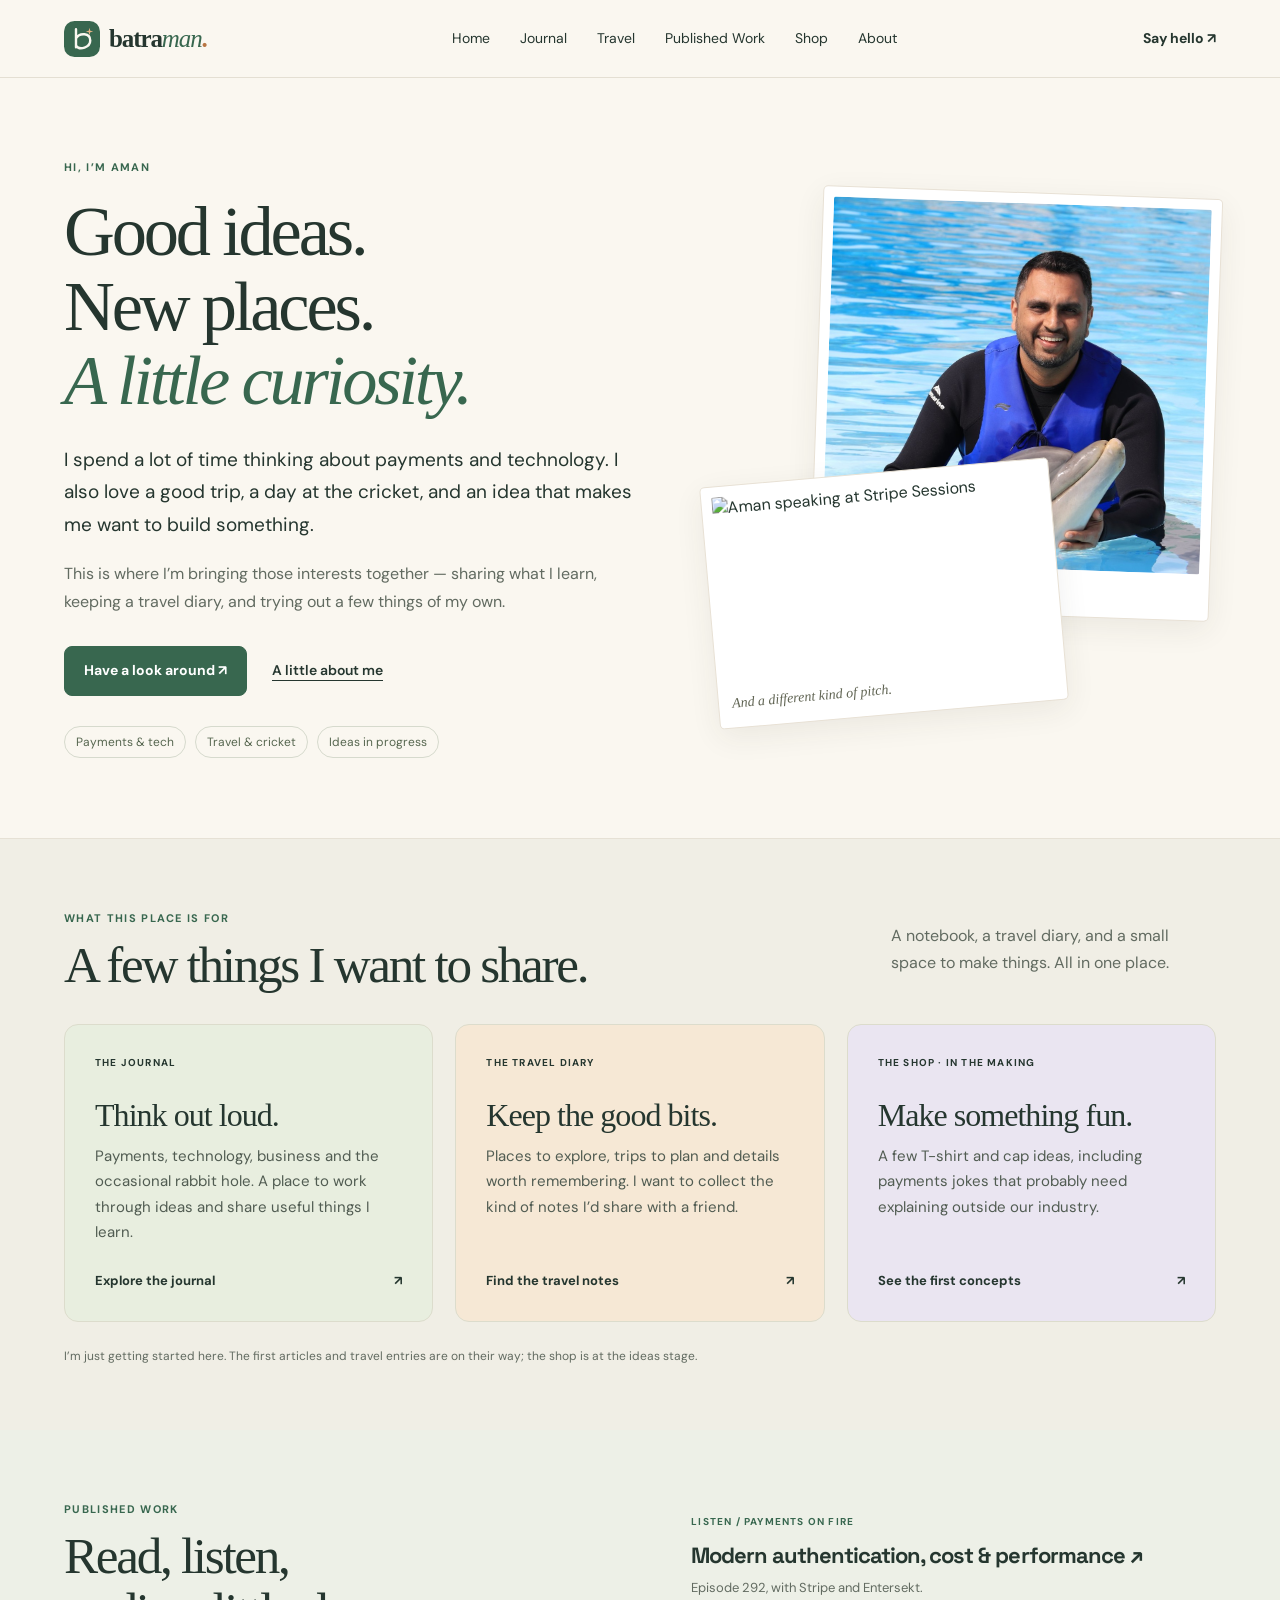
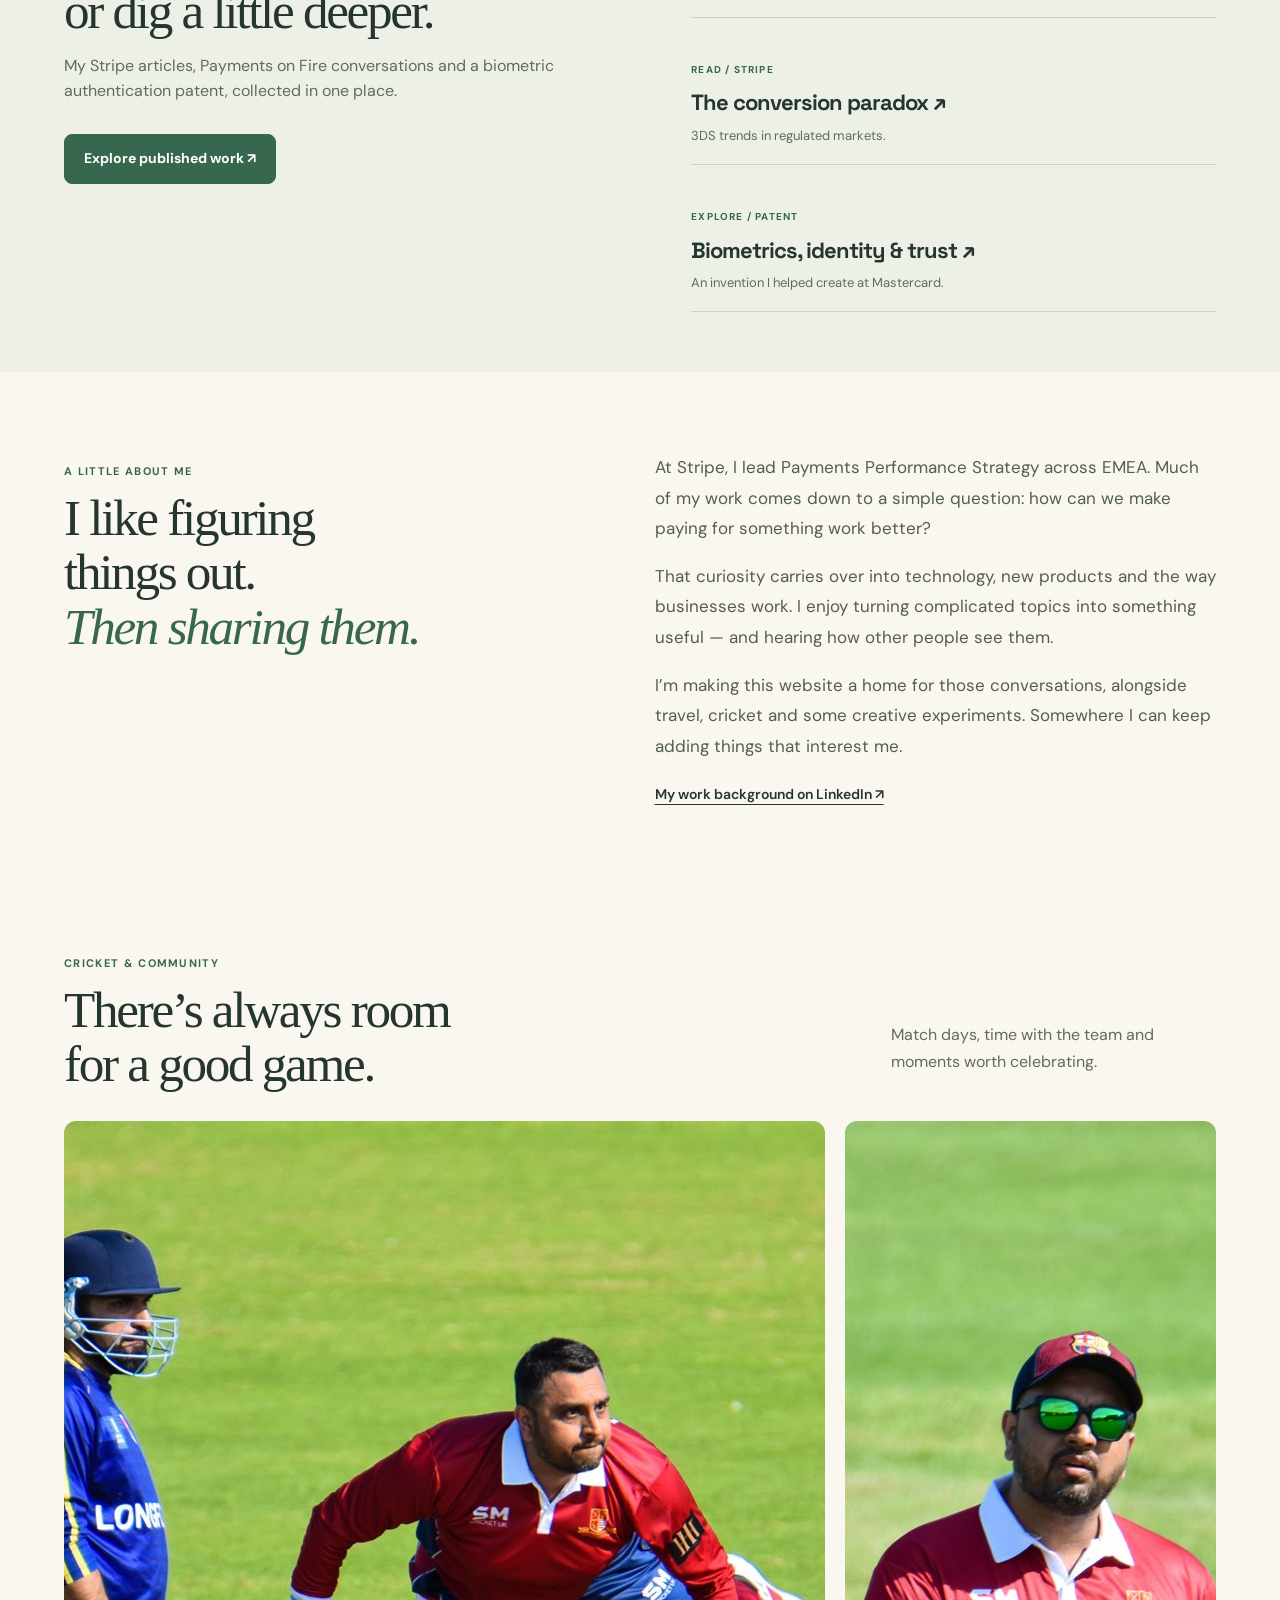
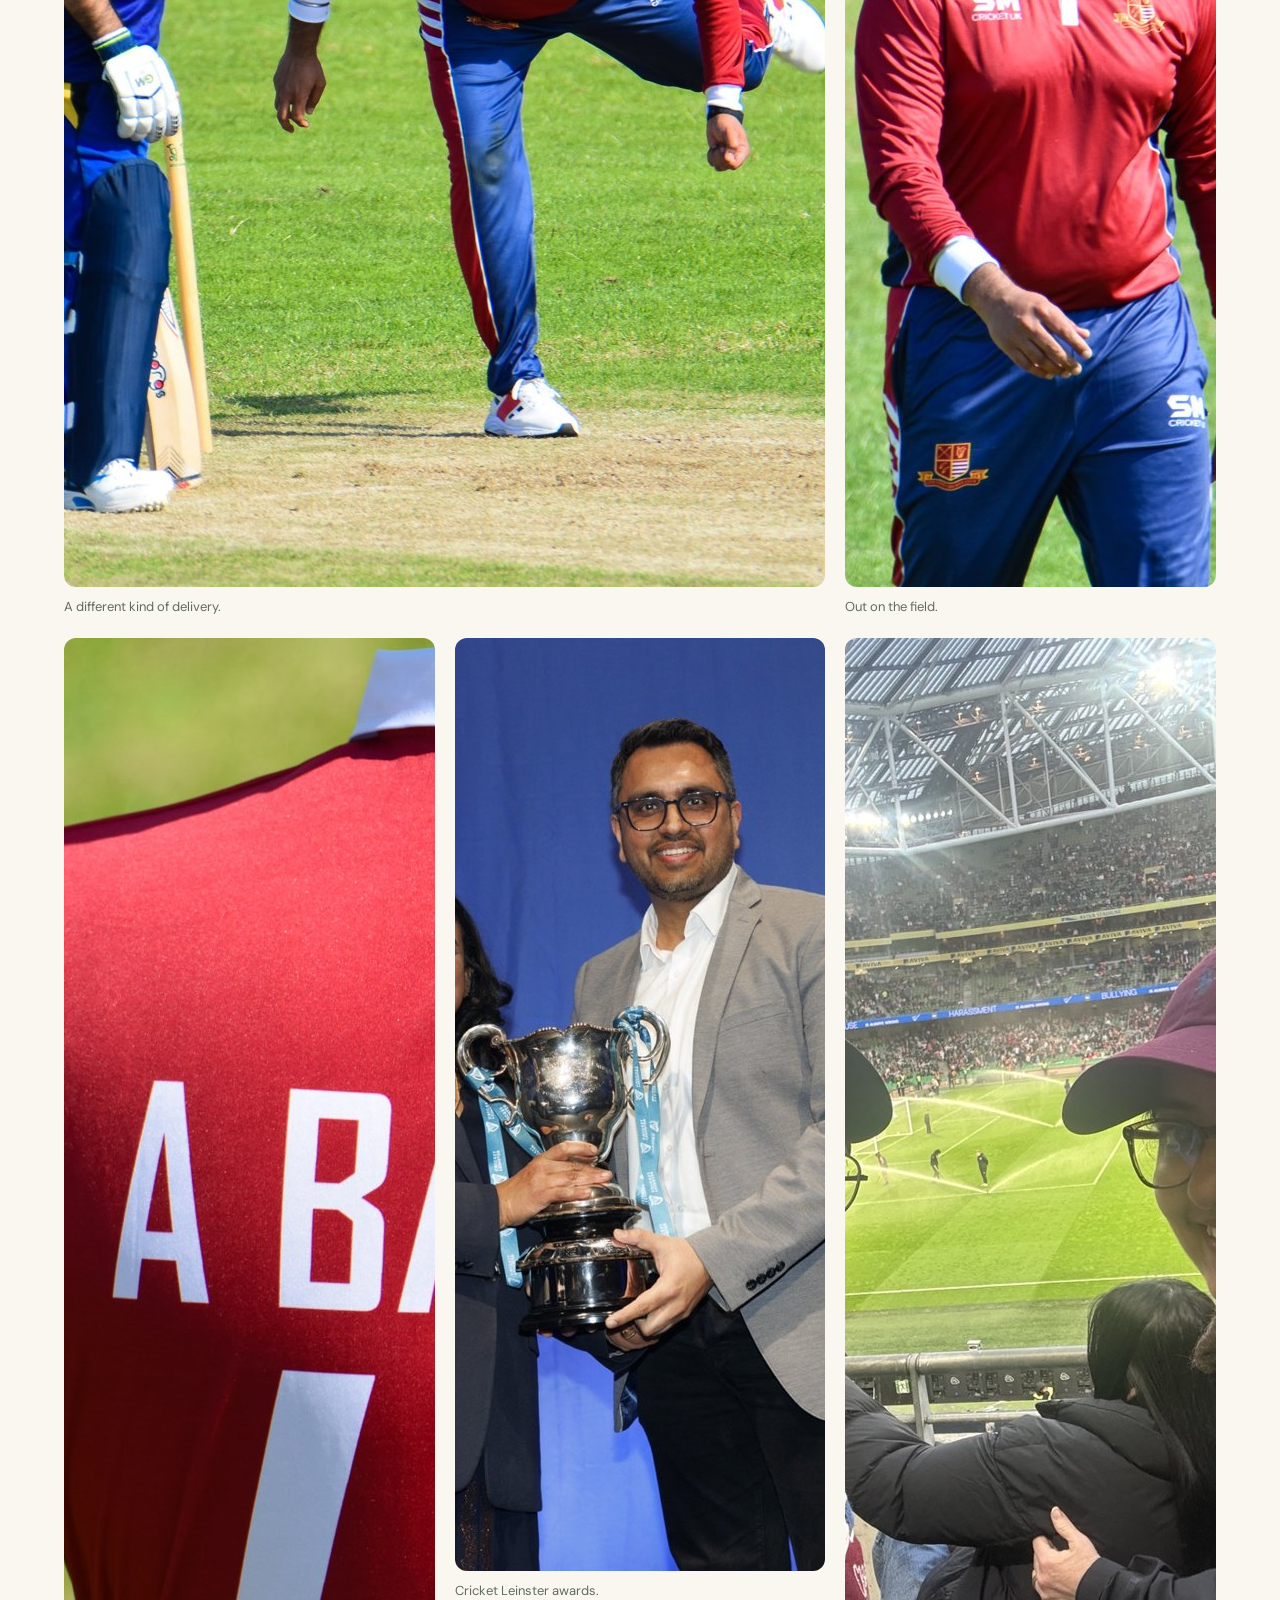
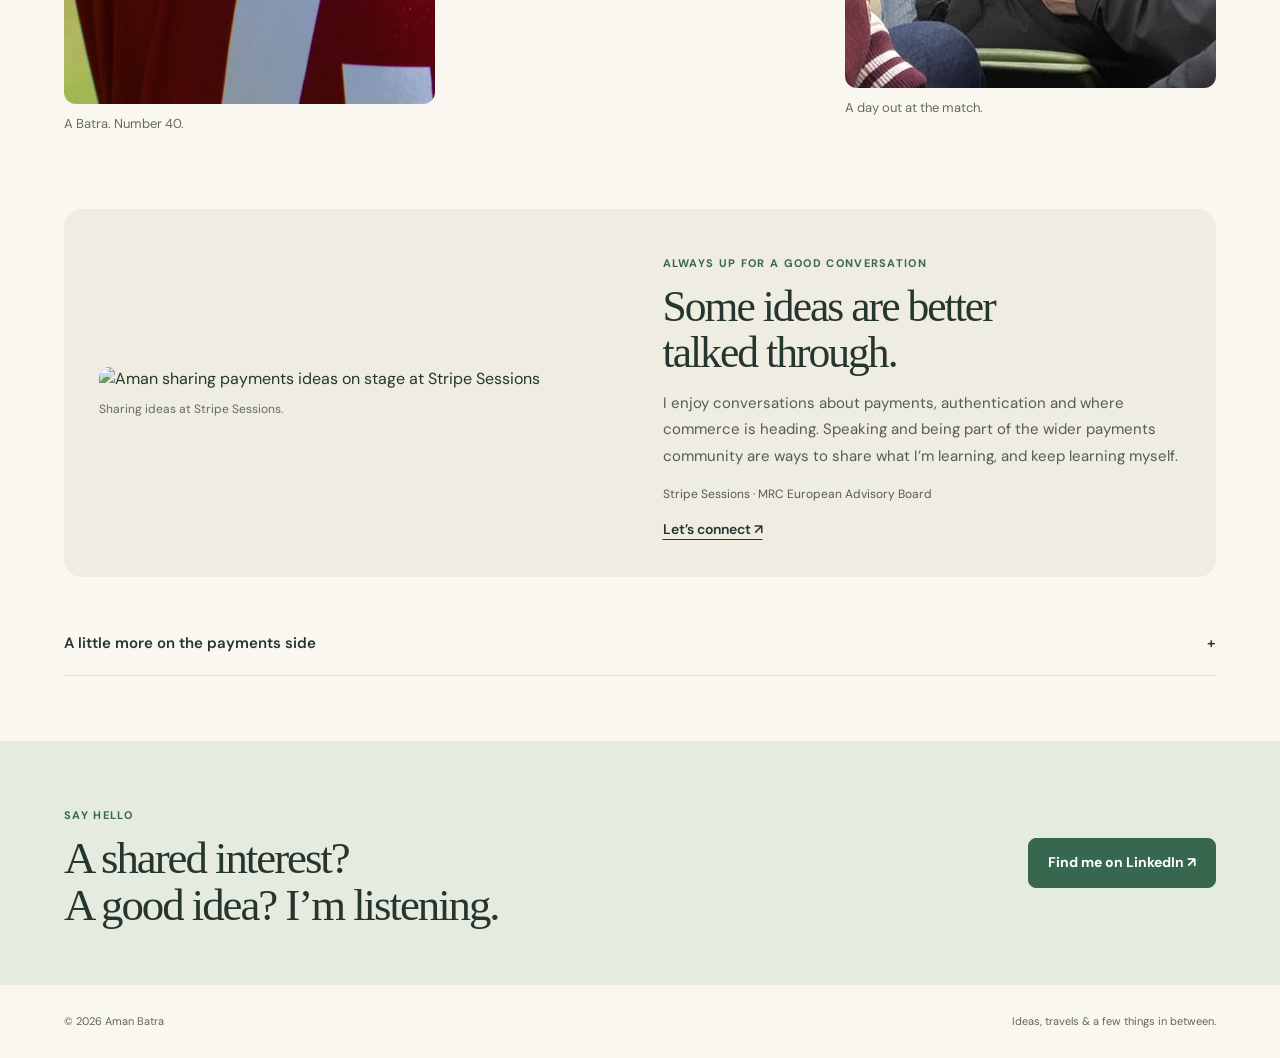
==== index.html @ aad4bfe7 "Use Aman throughout the website and refresh cricket photos" ====
<!doctype html>
<html lang="en">
<head>
  <meta charset="utf-8">
  <meta name="viewport" content="width=device-width, initial-scale=1">
  <title>Aman Batra — Ideas, travels & a few things in between</title>
  <meta name="description" content="Aman Batra’s personal corner of the internet: thoughts on payments and technology, travel notes, cricket and a few things in the making.">
  <link rel="stylesheet" href="styles.css">
<link rel="icon" href="./favicon.svg" type="image/svg+xml"></head>
<body class="home-casual">
<header class="nav">
<a class="brand" href="./index.html"><img class="brand-mark" src="./assets/brand-mark.svg" alt="" width="38" height="38"><span class="brand-word">batra<em>man</em><i aria-hidden="true">.</i></span></a>
<nav aria-label="Main navigation"><a href="./index.html">Home</a><a href="./blogs/">Journal</a><a href="./travel/">Travel</a><a href="./work/">Published Work</a><a href="./shop/">Shop</a><a href="./index.html#about">About</a></nav>
<a class="nav-cta" href="https://www.linkedin.com/in/batraman/" target="_blank" rel="noopener">Say hello ↗</a>
</header>

<a class="skip-link" href="#content">Skip to content</a><main id="content">
<section class="hello-section">
 <div class="hello-copy">
  <p class="eyebrow">HI, I’M AMAN</p>
  <h1>Good ideas.<br>New places.<br><em>A little curiosity.</em></h1>
  <p class="hello-lede">I spend a lot of time thinking about payments and technology. I also love a good trip, a day at the cricket, and an idea that makes me want to build something.</p>
  <p class="hello-purpose">This is where I’m bringing those interests together — sharing what I learn, keeping a travel diary, and trying out a few things of my own.</p>
  <div class="hello-actions"><a class="button primary" href="#explore">Have a look around ↗</a><a class="text-link" href="#about">A little about me</a></div>
  <div class="interest-notes" aria-label="My interests"><span>Payments &amp; tech</span><span>Travel &amp; cricket</span><span>Ideas in progress</span></div>
 </div>
 <div class="hello-photos">
  <figure class="casual-photo cricket-photo adventure-photo"><img src="assets/portugal-dolphins.jpg" alt="Aman meeting a dolphin during an experience in Portugal" width="1400" height="1051" fetchpriority="high"><figcaption>A memorable moment in Portugal.</figcaption></figure>
  <figure class="casual-photo stage-photo"><img src="assets/speaking.jpg" alt="Aman speaking at Stripe Sessions" width="1600" height="1067"><figcaption>And a different kind of pitch.</figcaption></figure>
 </div>
</section>
<section id="explore" class="explore-section">
 <div class="section-heading"><div><p class="eyebrow">WHAT THIS PLACE IS FOR</p><h2>A few things I want to share.</h2></div><p>A notebook, a travel diary, and a small space to make things. All in one place.</p></div>
 <div class="interest-grid">
  <a class="interest-card writing-card" href="./blogs/"><span class="card-label">THE JOURNAL</span><h3>Think out loud.</h3><p>Payments, technology, business and the occasional rabbit hole. A place to work through ideas and share useful things I learn.</p><span class="card-destination">Explore the journal <span aria-hidden="true">↗</span></span></a>
  <a class="interest-card travel-card" href="./travel/"><span class="card-label">THE TRAVEL DIARY</span><h3>Keep the good bits.</h3><p>Places to explore, trips to plan and details worth remembering. I want to collect the kind of notes I’d share with a friend.</p><span class="card-destination">Find the travel notes <span aria-hidden="true">↗</span></span></a>
  <a class="interest-card making-card" href="./shop/"><span class="card-label">THE SHOP · IN THE MAKING</span><h3>Make something fun.</h3><p>A few T-shirt and cap ideas, including payments jokes that probably need explaining outside our industry.</p><span class="card-destination">See the first concepts <span aria-hidden="true">↗</span></span></a>
 </div>
 <p class="small-note">I’m just getting started here. The first articles and travel entries are on their way; the shop is at the ideas stage.</p>
</section>
<section class="work-preview"><div><p class="eyebrow">PUBLISHED WORK</p><h2>Read, listen,<br>or dig a little deeper.</h2><p>My Stripe articles, Payments on Fire conversations and a biometric authentication patent, collected in one place.</p><a class="button primary" href="./work/">Explore published work ↗</a></div><div class="work-preview-links"><a href="./work/#podcasts"><span>LISTEN / PAYMENTS ON FIRE</span><h3>Modern authentication, cost &amp; performance ↗</h3><p>Episode 292, with Stripe and Entersekt.</p></a><a href="./work/#writing"><span>READ / STRIPE</span><h3>The conversion paradox ↗</h3><p>3DS trends in regulated markets.</p></a><a href="./work/#patent"><span>EXPLORE / PATENT</span><h3>Biometrics, identity &amp; trust ↗</h3><p>An invention I helped create at Mastercard.</p></a></div></section>
<section id="about" class="about-casual">
 <div><p class="eyebrow">A LITTLE ABOUT ME</p><h2>I like figuring<br>things out.<br><em>Then sharing them.</em></h2></div>
 <div class="about-prose"><p>At Stripe, I lead Payments Performance Strategy across EMEA. Much of my work comes down to a simple question: how can we make paying for something work better?</p><p>That curiosity carries over into technology, new products and the way businesses work. I enjoy turning complicated topics into something useful — and hearing how other people see them.</p><p>I’m making this website a home for those conversations, alongside travel, cricket and some creative experiments. Somewhere I can keep adding things that interest me.</p><a class="text-link" href="https://www.linkedin.com/in/batraman/" target="_blank" rel="noopener">My work background on LinkedIn ↗</a></div>
</section>
<section class="cricket-community" aria-labelledby="cricket-title"><div class="section-heading"><div><p class="eyebrow">CRICKET &amp; COMMUNITY</p><h2 id="cricket-title">There’s always room<br>for a good game.</h2></div><p>Match days, time with the team and moments worth celebrating.</p></div><div class="cricket-gallery"><figure class="cricket-action-feature"><img src="assets/cricket-bowling.jpg" alt="Aman bowling during a cricket match" loading="lazy" width="1600" height="1066"><figcaption>A different kind of delivery.</figcaption></figure><figure><img src="assets/cricket-on-field.jpg" alt="Aman on the cricket field in his red and blue kit" loading="lazy" width="1600" height="1066"><figcaption>Out on the field.</figcaption></figure><figure><img src="assets/cricket-jersey.jpg" alt="The back of Aman’s cricket jersey with A BATRA and number 40" loading="lazy" width="1600" height="1066"><figcaption>A Batra. Number 40.</figcaption></figure><figure><img src="assets/cricket-leinster-awards.jpg" alt="Aman receiving a trophy at the Cricket Leinster awards" loading="lazy" width="1400" height="933"><figcaption>Cricket Leinster awards.</figcaption></figure><figure><img src="assets/match-day.jpg" alt="Aman and a companion enjoying a match at a stadium" loading="lazy" width="1400" height="1050"><figcaption>A day out at the match.</figcaption></figure></div></section>
<section id="speaking" class="conversation-section">
 <figure><img src="assets/speaking.jpg" alt="Aman sharing payments ideas on stage at Stripe Sessions" loading="lazy" width="1600" height="1067"><figcaption>Sharing ideas at Stripe Sessions.</figcaption></figure>
 <div><p class="eyebrow">ALWAYS UP FOR A GOOD CONVERSATION</p><h2>Some ideas are better<br>talked through.</h2><p>I enjoy conversations about payments, authentication and where commerce is heading. Speaking and being part of the wider payments community are ways to share what I’m learning, and keep learning myself.</p><p class="community-note">Stripe Sessions · MRC European Advisory Board</p><a class="text-link" href="https://www.linkedin.com/in/batraman/" target="_blank" rel="noopener">Let’s connect ↗</a></div>
</section>
<section id="impact" class="work-notebook">
 <details><summary>A little more on the payments side <span aria-hidden="true">+</span></summary>
 <div class="work-topics"><article><h3>Payments performance</h3><p>Helping enterprise businesses improve conversion and payment outcomes.</p></article><article><h3>Authentication &amp; 3DS</h3><p>Understanding the balance between trust, security and a smooth customer experience.</p></article><article><h3>Networks &amp; regulation</h3><p>Making sense of industry changes and what they mean in practice.</p></article><article><h3>Product strategy</h3><p>Turning payments challenges into useful product decisions.</p></article></div>
 </details>
</section>
<section id="contact" class="casual-contact"><div><p class="eyebrow">SAY HELLO</p><h2>A shared interest?<br>A good idea? I’m listening.</h2></div><a class="button primary" href="https://www.linkedin.com/in/batraman/" target="_blank" rel="noopener">Find me on LinkedIn ↗</a></section>
</main>
<footer><span>© 2026 Aman Batra</span><span>Ideas, travels &amp; a few things in between.</span></footer>
<script src="script.js"></script>
</body></html>
---- styles.css ----
@import url('https://fonts.googleapis.com/css2?family=DM+Sans:wght@400;500;600;700&family=Space+Grotesk:wght@500;600;700&display=swap');
:root{--ink:#101113;--muted:#62666d;--paper:#f5f4f0;--white:#fff;--line:#d9d9d3;--accent:#635bff;--dark:#111216}
*{box-sizing:border-box}html{scroll-behavior:smooth}body{margin:0;background:var(--paper);color:var(--ink);font-family:'DM Sans',Arial,sans-serif;line-height:1.55}a{color:inherit;text-decoration:none}.nav{height:78px;display:flex;align-items:center;justify-content:space-between;padding:0 5vw;border-bottom:1px solid var(--line);position:sticky;top:0;background:rgba(245,244,240,.9);backdrop-filter:blur(14px);z-index:10}.brand{font:700 25px 'Space Grotesk';letter-spacing:-1px}.brand span{color:var(--accent)}nav{display:flex;gap:30px;font-size:14px}nav a:hover{color:var(--accent)}.nav-cta{font-size:14px;font-weight:700}.hero{min-height:calc(100vh - 78px);padding:8vw 5vw 6vw;display:grid;grid-template-columns:1.12fr .88fr;gap:7vw;align-items:center}.eyebrow,.section-label,.mini-label{font-size:11px;font-weight:700;letter-spacing:.16em}.eyebrow{color:var(--accent)}h1,h2,h3{font-family:'Space Grotesk',Arial,sans-serif;line-height:1.02;letter-spacing:-.045em;margin:0}h1{font-size:clamp(54px,7vw,105px);margin:20px 0 28px}h1 em{font-style:normal;color:var(--accent)}h2{font-size:clamp(36px,5vw,68px)}h3{font-size:25px}.lede{font-size:19px;max-width:700px;color:#4e5359}.hero-actions{display:flex;gap:12px;margin:32px 0}.button{padding:13px 19px;border:1px solid var(--ink);font-weight:700;font-size:14px}.primary{background:var(--ink);color:white}.ghost:hover{background:white}.hero-meta{display:flex;flex-wrap:wrap;gap:10px;margin-top:38px;color:#70747a;font-size:12px}.hero-meta span{padding-right:10px;border-right:1px solid #c8c8c3}.hero-meta span:last-child{border:0}.hero-visual{position:relative}.portrait-frame{height:min(67vw,650px);min-height:460px;background:#deddd7;position:relative;overflow:hidden}.portrait-frame img{width:100%;height:100%;object-fit:cover;filter:grayscale(1)}.portrait-placeholder{display:none;position:absolute;inset:0;align-items:center;justify-content:center;flex-direction:column;background:linear-gradient(145deg,#d6d5cf,#aaa9a3)}.portrait-frame.placeholder .portrait-placeholder{display:flex}.portrait-placeholder span{font:700 130px 'Space Grotesk';letter-spacing:-.08em}.portrait-placeholder small{font-size:11px;text-transform:uppercase;letter-spacing:.12em}.floating-card{position:absolute;bottom:26px;left:-35px;background:var(--white);padding:17px 20px;box-shadow:0 15px 45px #0002;font-size:12px;display:flex;gap:10px;max-width:270px}.floating-card b{font-size:11px;text-transform:uppercase;letter-spacing:.08em}.dot{width:8px;height:8px;border-radius:50%;background:var(--accent);margin-top:5px;flex:none}.statement{padding:75px 15vw;border-top:1px solid var(--line);border-bottom:1px solid var(--line)}.statement p{font:500 clamp(25px,3.3vw,44px) 'Space Grotesk';letter-spacing:-.035em;margin:0;max-width:1050px}.section{padding:110px 5vw}.section-label{margin-bottom:55px;color:#85888d}.two-col{display:grid;grid-template-columns:1fr 1fr;gap:8vw}.body-copy{font-size:17px;color:#50545a}.body-copy p{margin:0 0 22px}.dark{background:var(--dark);color:#f7f7f5}.dark .section-label{color:#9b9ca2}.cards{display:grid;grid-template-columns:repeat(4,1fr);gap:1px;background:#393a3f;margin-top:55px}.card{background:var(--dark);padding:35px 27px;min-height:280px}.card .num{font-size:11px;color:#a4a6ad}.card h3{margin:65px 0 14px;font-size:23px}.card p{color:#aeb0b6;font-size:14px}.tag-row{display:flex;flex-wrap:wrap;gap:8px;margin-top:35px}.tag-row span{border:1px solid var(--line);padding:8px 11px;font-size:11px}.session-card{min-height:470px;background:#1b1c20;position:relative;overflow:hidden}.session-card img{width:100%;height:100%;min-height:470px;object-fit:cover;opacity:.78}.photo-placeholder{display:flex;align-items:center;justify-content:center}.photo-placeholder-content{display:none}.photo-placeholder .photo-placeholder-content{display:flex;position:absolute;inset:0;align-items:center;justify-content:center;flex-direction:column;color:white;font-family:'Space Grotesk';gap:8px}.photo-placeholder-content span{font:11px 'DM Sans';opacity:.65}.session-caption{position:absolute;left:24px;right:24px;bottom:24px;color:white}.session-caption span{font-size:10px;letter-spacing:.15em}.session-caption h3{font-size:31px;margin-top:10px}.advisory{margin-top:55px;padding:28px 0;border-top:1px solid var(--line);border-bottom:1px solid var(--line);display:grid;grid-template-columns:1fr 1fr;gap:8vw}.advisory h3{margin-top:10px}.advisory p{margin:20px 0 0;color:var(--muted)}.insight-head{display:flex;justify-content:space-between;align-items:end;margin-bottom:55px}.insight-head a{font-weight:700;font-size:13px}.insight-grid{display:grid;grid-template-columns:repeat(3,1fr);gap:1px;background:var(--line)}.insight-grid article{background:var(--paper);padding:35px;min-height:300px}.insight-grid span{font-size:11px;color:var(--accent)}.insight-grid h3{margin:70px 0 14px}.insight-grid p{font-size:14px;color:var(--muted)}.learn{background:#e9e7ff}.learn-panel{display:grid;grid-template-columns:1fr 1fr;gap:8vw}.learn-panel>div:first-child p:last-child{max-width:560px;color:#4f4d5d;font-size:17px}.course-list{border-top:1px solid #bdb9e6}.course-list div{display:flex;justify-content:space-between;padding:18px 0;border-bottom:1px solid #bdb9e6;font-size:14px}.course-list span{font-size:11px;color:#68647b}.contact{background:var(--accent);color:white;padding:95px 5vw;display:flex;justify-content:space-between;align-items:end;gap:30px}.contact .eyebrow{color:white}.contact h2{max-width:720px;margin-top:15px}.contact-link{border:1px solid #ffffff66;padding:14px 18px;font-weight:700;white-space:nowrap}.contact-link:hover{background:#ffffff14}footer{display:flex;justify-content:space-between;padding:28px 5vw;font-size:11px;color:#777}.contact+footer{background:var(--paper)}@media(max-width:900px){nav{display:none}.hero{grid-template-columns:1fr;padding-top:55px}.hero-visual{max-width:650px}.floating-card{left:15px}.two-col,.learn-panel{grid-template-columns:1fr;gap:45px}.cards{grid-template-columns:1fr 1fr}.insight-grid{grid-template-columns:1fr}.advisory{grid-template-columns:1fr;gap:15px}.contact{display:block}.contact-link{display:inline-block;margin-top:30px}}@media(max-width:560px){.nav{padding:0 22px}.nav-cta{display:none}.section{padding:75px 22px}.hero{padding:50px 22px}.hero-meta{display:block}.hero-meta span{display:block;border:0;margin:6px 0}.portrait-frame{min-height:380px}.cards{grid-template-columns:1fr}.statement{padding:55px 22px}.insight-head{display:block}.insight-head a{display:block;margin-top:20px}.session-caption h3{font-size:25px}footer{padding:25px 22px;display:block}footer span{display:block;margin:4px 0}}

/* --- V4 multi-page additions --- */
.page-hero{padding:105px 5vw 75px;border-bottom:1px solid var(--line)}
.page-hero .eyebrow{margin-bottom:18px}.page-hero h1{max-width:1050px;margin:0 0 22px}
.page-hero .lede{max-width:760px}.page-shell{padding:70px 5vw 110px}
.filter-row{display:flex;gap:9px;flex-wrap:wrap;margin-bottom:45px}
.filter-chip{border:1px solid var(--line);padding:8px 12px;font-size:12px;background:transparent;cursor:pointer}
.filter-chip.active,.filter-chip:hover{background:var(--ink);color:#fff;border-color:var(--ink)}
.post-grid{display:grid;grid-template-columns:repeat(12,1fr);gap:22px}
.post{border-top:1px solid var(--ink);padding-top:16px;grid-column:span 4;min-height:310px;display:flex;flex-direction:column}
.post.featured{grid-column:span 8;background:#e9e7ff;border:0;padding:32px;min-height:430px}
.post .kicker{font-size:10px;letter-spacing:.14em;font-weight:700;color:var(--accent)}
.post h2{font-size:34px;margin:38px 0 14px}.post.featured h2{font-size:clamp(38px,5vw,67px);margin-top:auto}
.post p{color:var(--muted);font-size:14px}.post .meta{margin-top:auto;padding-top:28px;font-size:11px;color:#85888d}
.editor-note{margin-top:65px;border:1px solid var(--line);padding:25px;display:flex;justify-content:space-between;gap:25px;align-items:center}
.editor-note code{font-size:12px;background:#e7e6e1;padding:3px 6px}
.travel-grid{display:grid;grid-template-columns:repeat(2,1fr);gap:22px}
.trip{min-height:470px;position:relative;background:#d8d7d1;overflow:hidden;padding:30px;display:flex;flex-direction:column;justify-content:flex-end}
.trip:before{content:"";position:absolute;inset:0;background:linear-gradient(0deg,#000a 0%,transparent 65%);z-index:0}
.trip>*{position:relative;z-index:1;color:white}.trip .place{font:600 clamp(38px,5vw,70px) 'Space Grotesk';letter-spacing:-.05em;line-height:.95}
.trip .trip-meta{font-size:11px;letter-spacing:.12em;margin-bottom:12px}
.trip p{max-width:500px;font-size:14px}.travel-intro{display:grid;grid-template-columns:1fr 1fr;gap:8vw;margin-bottom:65px}
.travel-intro p{font-size:17px;color:var(--muted)}
.shop-intro{display:grid;grid-template-columns:1fr 1fr;gap:8vw;margin-bottom:55px}
.shop-grid{display:grid;grid-template-columns:repeat(3,1fr);gap:18px}
.product-card{background:white;border:1px solid #e1e0dc}
.product-art{aspect-ratio:1/1;background:#15161a;display:flex;align-items:center;justify-content:center;padding:28px;text-align:center;overflow:hidden}
.product-art .quote{font:700 clamp(25px,3vw,44px) 'Space Grotesk';line-height:.95;letter-spacing:-.05em;color:white}
.product-art.light{background:#e9e7ff}.product-art.light .quote{color:#16161a}
.product-info{padding:20px}.product-info h3{font-size:20px;letter-spacing:-.025em}
.product-info p{font-size:13px;color:var(--muted);min-height:40px}.product-bottom{display:flex;justify-content:space-between;align-items:center;margin-top:18px}
.price{font-weight:700}.coming{font-size:10px;letter-spacing:.1em;border:1px solid var(--line);padding:6px 8px}
.shop-note{margin-top:45px;padding:25px;background:#e9e7ff;font-size:14px}
.site-map{padding:90px 5vw}.site-map-grid{display:grid;grid-template-columns:repeat(4,1fr);gap:18px;margin-top:35px}
.site-map-card{border-top:1px solid var(--ink);padding-top:18px}.site-map-card h3{font-size:22px;margin-bottom:10px}.site-map-card p{font-size:13px;color:var(--muted)}
@media(max-width:900px){.post,.post.featured{grid-column:span 6}.travel-grid,.travel-intro,.shop-intro{grid-template-columns:1fr}.shop-grid{grid-template-columns:1fr 1fr}.site-map-grid{grid-template-columns:1fr 1fr}}
@media(max-width:560px){.page-hero,.page-shell{padding-left:22px;padding-right:22px}.post,.post.featured{grid-column:1/-1}.shop-grid{grid-template-columns:1fr}.site-map-grid{grid-template-columns:1fr}.editor-note{display:block}.editor-note p{margin-bottom:18px}}

/* Launch accessibility and responsive navigation. */
[hidden]{display:none!important}a:focus-visible,button:focus-visible{outline:3px solid var(--accent);outline-offset:5px}.skip-link{position:fixed;top:-100px;left:16px;z-index:100;background:white;padding:12px}.skip-link:focus{top:12px}section[id]{scroll-margin-top:105px}.publication-note,.filter-empty{color:var(--muted);margin-top:42px}.session-card:after{content:"";position:absolute;inset:45% 0 0;background:linear-gradient(transparent,#111b);pointer-events:none}.session-caption{z-index:1}.session-card img{object-position:65% center}.trip{min-height:290px;background:#35424b}.trip:nth-child(2){background:#665a61}.trip:nth-child(3){background:#78735b}.trip:nth-child(4){background:#526966}.portrait-frame img{object-position:center 40%}.nav nav a[aria-current="page"]{color:var(--accent)}
@media(max-width:900px){.nav{height:auto;min-height:88px;flex-wrap:wrap;padding-top:12px;padding-bottom:12px;gap:10px}.nav nav{display:flex;order:3;width:100%;justify-content:space-between;gap:12px;font-size:13px}.nav-cta{display:block}.hero{min-height:auto}.hero h1{font-size:clamp(48px,9vw,85px)}.hero-visual{width:100%}.portrait-frame{min-height:0;height:520px}.session-card,.session-card img{min-height:360px}.session-card img{height:420px}}
@media(max-width:560px){h1{font-size:clamp(40px,11vw,60px)}.page-hero{padding-top:60px;padding-bottom:45px}.nav-cta{font-size:12px}.hero-actions{flex-wrap:wrap}.portrait-frame{height:420px}.post.featured{padding:24px}.product-art .quote{font-size:40px}.trip{min-height:270px}.session-card img{height:360px}footer{line-height:1.8}}
@media(prefers-reduced-motion:reduce){html{scroll-behavior:auto}}

/* Supplied photos, pending a dedicated headshot. */
.portrait-frame{height:510px;min-height:0}.portrait-frame img{filter:none;object-position:66% center}.personal-moment{padding:70px 5vw;display:grid;grid-template-columns:.9fr 1.1fr;gap:8vw;align-items:center;border-top:1px solid var(--line)}.personal-moment img{width:100%;height:590px;object-fit:cover;object-position:center 42%}.personal-moment p:not(.eyebrow){color:var(--muted);max-width:500px;margin:25px 0 30px}.travel-photo{margin:0 0 65px;display:grid;grid-template-columns:1fr 1fr;gap:8vw;align-items:center}.travel-photo img{width:100%;height:560px;object-fit:cover;object-position:center 42%}.travel-photo figcaption{font:500 clamp(30px,4vw,55px) 'Space Grotesk',Arial,sans-serif;letter-spacing:-.04em;line-height:1.12;max-width:540px}@media(max-width:900px){.personal-moment,.travel-photo{grid-template-columns:1fr;gap:32px}.personal-moment img,.travel-photo img{height:520px;max-width:600px}.portrait-frame{height:480px}}@media(max-width:560px){.personal-moment{padding:50px 22px}.personal-moment img,.travel-photo img{height:450px}.portrait-frame{height:390px}.portrait-frame img{object-position:66% center}}

/* A personal, business-casual homepage. */
.home-casual{--paper:#faf7f0;--ink:#25362f;--muted:#626b61;--accent:#38674f;--line:#dddcd2;background:var(--paper)}
.home-casual .nav{background:rgba(250,247,240,.95);border-color:#e4dfd3}.home-casual .brand{font-size:24px;letter-spacing:-1px}
.home-casual h1,.home-casual h2{font-family:Georgia,'Times New Roman',serif;font-weight:400;letter-spacing:-.045em;line-height:1.06}
.home-casual h1 em,.home-casual h2 em{color:var(--accent);font-style:italic}
.home-casual h2{font-size:clamp(34px,4vw,54px)}.home-casual .eyebrow{color:var(--accent);font-size:11px;letter-spacing:.12em}
.hello-section{max-width:1440px;margin:auto;padding:70px 5vw 80px;display:grid;grid-template-columns:1.12fr 1fr;gap:6vw;align-items:center}
.hello-copy h1{font-size:clamp(48px,5.5vw,80px);margin:18px 0 26px}.hello-lede{font-size:19px;max-width:610px;line-height:1.7}.hello-purpose{font-size:16px;color:var(--muted);max-width:570px;line-height:1.75}
.hello-actions{display:flex;align-items:center;gap:25px;flex-wrap:wrap;margin-top:30px}.home-casual .button{border-radius:8px;display:inline-block}.home-casual .primary{background:#38674f;border-color:#38674f;color:#fff}.home-casual .primary:hover{background:#294d3a}.text-link{font-size:14px;font-weight:600;text-decoration:underline;text-underline-offset:5px}
.interest-notes{display:flex;flex-wrap:wrap;gap:9px;margin-top:30px}.interest-notes span{font-size:12px;padding:6px 11px;border:1px solid #d6dacd;border-radius:20px;color:#576750}
.hello-photos{position:relative;padding:0 0 100px 25px;max-width:520px;width:100%;justify-self:center}.casual-photo{margin:0;padding:10px 10px 13px;background:#fff;box-shadow:0 9px 30px #39332613;border:1px solid #e8e1d5;border-radius:5px}.casual-photo img{display:block;width:100%;object-fit:cover;border-radius:2px}.cricket-photo{width:83%;transform:rotate(2deg);margin-left:auto}.cricket-photo img{height:365px;object-position:center 37%}.casual-photo figcaption{font-family:Georgia,serif;font-style:italic;font-size:14px;margin:11px 3px 0;color:#606453}.stage-photo{position:absolute;bottom:0;left:0;width:69%;transform:rotate(-5deg)}.stage-photo img{height:185px;object-position:65% center}
.explore-section{padding:60px 5vw 65px;background:#f0eee5;border-top:1px solid #e6e1d5}.section-heading{display:flex;gap:50px;justify-content:space-between;align-items:end}.section-heading>p{max-width:325px;font-size:16px;color:var(--muted);line-height:1.7}.interest-grid{display:grid;grid-template-columns:repeat(3,1fr);gap:22px;margin-top:32px}.interest-card{border:1px solid #dcdccc;border-radius:14px;padding:30px;display:flex;flex-direction:column;min-height:295px;transition:transform .2s}.interest-card:hover{transform:translateY(-4px)}.writing-card{background:#e8eedf}.travel-card{background:#f6e8d5}.making-card{background:#eae5f1}.card-label{font-size:10px;letter-spacing:.12em;font-weight:700}.interest-card h3{font-family:Georgia,serif;font-size:32px;font-weight:400;margin:28px 0 12px;letter-spacing:-.03em}.interest-card p{font-size:15px;line-height:1.7;color:#515c52;margin:0 0 25px}.card-destination{font-size:13px;font-weight:700;margin-top:auto;display:flex;justify-content:space-between}.small-note{font-size:12px;color:var(--muted);margin:25px 0 0}
.about-casual{padding:80px 5vw;display:grid;grid-template-columns:1fr 1.15fr;gap:8vw}.about-prose{font-size:17px;line-height:1.8;color:#525e53}.about-prose p:first-child{margin-top:0}.about-prose .text-link{color:var(--ink)}
.conversation-section{margin:0 5vw;padding:35px;background:#efece2;border-radius:18px;display:grid;grid-template-columns:1fr 1fr;gap:45px;align-items:center}.conversation-section figure{margin:0}.conversation-section img{width:100%;height:330px;object-fit:cover;object-position:65% center;border-radius:10px}.conversation-section figcaption{font-size:12px;color:var(--muted);margin-top:8px}.conversation-section h2{font-size:clamp(32px,3.4vw,46px)}.conversation-section p:not(.eyebrow){color:#525e53;line-height:1.75;font-size:15px}.conversation-section .community-note{font-size:12px!important}
.work-notebook{padding:35px 5vw 65px}.work-notebook details{border-bottom:1px solid var(--line)}.work-notebook summary{padding:20px 0;cursor:pointer;font-size:15px;font-weight:600;display:flex;justify-content:space-between}.work-notebook summary:focus-visible{outline:3px solid var(--accent);outline-offset:4px}.work-topics{display:grid;grid-template-columns:repeat(4,1fr);gap:25px;padding:20px 0 30px}.work-topics h3{font-size:19px}.work-topics p{font-size:14px;color:var(--muted)}
.casual-contact{padding:55px 5vw;background:#e5ebdf;display:flex;justify-content:space-between;align-items:center;gap:25px}.casual-contact h2{font-size:clamp(32px,3.5vw,48px)}.home-casual footer{color:#5b665d}
@media(max-width:900px){.hello-section{gap:35px;grid-template-columns:1fr 1fr;padding-top:45px}.hello-copy h1{font-size:52px}.hello-lede{font-size:17px}.hello-photos{padding-left:0;padding-bottom:80px}.cricket-photo{width:95%}.cricket-photo img{height:300px}.stage-photo{width:85%}.stage-photo img{height:150px}.interest-grid{gap:14px}.interest-card{padding:22px}.section-heading{display:block}.section-heading>p{max-width:600px}.conversation-section{grid-template-columns:1fr}.about-casual{gap:35px}.work-topics{grid-template-columns:1fr 1fr}}
@media(max-width:650px){.hello-section{grid-template-columns:1fr;padding:38px 22px 45px}.hello-copy h1{font-size:clamp(43px,10.5vw,63px)}.hello-lede{font-size:17px}.hello-photos{max-width:390px;margin-top:15px;padding-bottom:85px}.cricket-photo{width:78%}.cricket-photo img{height:300px}.stage-photo{width:68%}.stage-photo img{height:145px}.interest-grid{grid-template-columns:1fr}.explore-section{padding:40px 22px}.interest-card{min-height:245px;padding:27px}.about-casual{grid-template-columns:1fr;padding:50px 22px;gap:24px}.conversation-section{margin:0 22px;padding:22px;gap:22px}.conversation-section img{height:230px}.work-notebook{padding:25px 22px 40px}.work-topics{grid-template-columns:1fr}.casual-contact{padding:40px 22px;display:block}.casual-contact .button{margin-top:25px}.interest-notes{gap:6px}.interest-notes span{font-size:11px}.hello-actions{gap:18px}.home-casual .brand{font-size:22px}}
@media(prefers-reduced-motion:reduce){.interest-card{transition:none}.interest-card:hover{transform:none}}

/* Personal photo stories. */
.adventure-photo img{object-position:50% center}.cricket-community{padding:55px 5vw 75px}.cricket-gallery{display:grid;grid-template-columns:repeat(3,1fr);gap:20px;margin-top:30px}.cricket-gallery figure{margin:0}.cricket-gallery img{width:100%;aspect-ratio:1.45;object-fit:cover;border-radius:12px;display:block}.cricket-gallery figcaption{font-size:13px;color:var(--muted);margin-top:10px}.travel-memories{margin-bottom:80px}.memory-grid{display:grid;grid-template-columns:1fr 1fr;gap:28px}.memory{margin:0;background:#fff;border:1px solid var(--line);border-radius:14px;overflow:hidden}.memory img{width:100%;height:520px;object-fit:cover;object-position:center 40%;display:block}.memory figcaption{padding:24px}.memory figcaption span{font-size:10px;letter-spacing:.15em;color:var(--accent);font-weight:700}.memory h3{font-size:28px;margin:10px 0}.memory p{color:var(--muted);font-size:14px;margin-bottom:0}.wide-memory img{object-position:50% center}.parliament-memory img{object-position:center 25%}.blog-personal-photo{margin:55px 0 0;display:grid;grid-template-columns:280px 1fr;gap:35px;align-items:center;padding-top:35px;border-top:1px solid var(--line)}.blog-personal-photo img{width:100%;height:330px;object-fit:cover;border-radius:12px}.blog-personal-photo figcaption{font-family:Georgia,serif;font-size:clamp(25px,3vw,40px);line-height:1.2;max-width:520px;color:var(--ink)}
@media(max-width:900px){.cricket-gallery{grid-template-columns:1fr 1fr}.cricket-gallery figure:last-child{grid-column:1/-1;max-width:600px}.memory img{height:420px}}
@media(max-width:650px){.cricket-community{padding:40px 22px}.cricket-gallery,.memory-grid{grid-template-columns:1fr}.cricket-gallery figure:last-child{grid-column:auto}.cricket-gallery img{aspect-ratio:auto;height:auto}.memory img{height:auto;max-height:none;object-fit:contain}.memory figcaption{padding:20px}.blog-personal-photo{grid-template-columns:1fr;gap:20px}.blog-personal-photo img{max-width:340px;height:360px}.travel-memories{margin-bottom:50px}}

/* Batraman signature and work collection. */
.nav .brand,.home-casual .brand{display:flex;align-items:center;gap:9px;font-family:Georgia,serif;font-size:25px;letter-spacing:-1.1px;flex-shrink:0}.brand-mark{width:36px;height:36px}.nav .brand-word{color:#25362f}.brand-word em{font-weight:400;color:#38674f}.brand-word i{color:#b87543;font-style:normal}.work-preview{padding:60px 5vw;background:#edf0e7;display:grid;grid-template-columns:1fr 1fr;gap:8vw}.work-preview p{color:var(--muted);max-width:510px}.work-preview .button{margin-top:15px}.work-preview-links{display:grid;gap:20px}.work-preview-links a{padding:18px 0;border-bottom:1px solid #ccd4c6}.work-preview-links span,.work-meta{font-size:10px;letter-spacing:.12em;font-weight:700;color:#38674f}.work-preview-links h3{font-size:22px;line-height:1.15;margin:10px 0}.work-preview-links p{font-size:13px;margin:0}.work-section{padding:65px 5vw;scroll-margin-top:100px}.work-heading{margin-bottom:32px}.work-jumps{display:flex;flex-wrap:wrap;gap:15px;margin-top:30px}.work-jumps a{padding:10px 14px;border:1px solid #d4dace;border-radius:20px;font-size:13px}.publication-grid{display:grid;grid-template-columns:repeat(3,1fr);gap:24px}.publication{border-top:1px solid #b9c6b6;padding:25px 0;display:flex;flex-direction:column}.publication h3{font-family:Georgia,serif;font-size:29px;font-weight:400;line-height:1.13;margin:20px 0 10px}.publication p{color:var(--muted);font-size:15px;line-height:1.7}.credit{font-size:12px!important;color:var(--muted)}.publication .text-link{margin-top:auto;padding-top:15px}.related-guide{margin-top:25px;padding:25px;background:#edf0e7;border-radius:12px}.related-guide p{margin:10px 0;font-size:18px}.podcast-section{background:#f0eee5}.podcast-grid{display:grid;gap:25px}.podcast-card{display:grid;grid-template-columns:95px 1fr;gap:30px;padding:35px;border:1px solid #d8d9cd;border-radius:15px;background:#faf7f0}.episode-number{font-family:Georgia,serif;font-size:55px;color:#638169}.podcast-card h3{font-family:Georgia,serif;font-size:32px;font-weight:400;line-height:1.16;margin:15px 0}.podcast-card p{color:var(--muted);max-width:800px}.podcast-card .button{margin-top:15px}.patent-feature{display:grid;grid-template-columns:1fr 2fr;gap:55px;align-items:center}.patent-symbol{padding:45px;background:#e4ebdf;border-radius:18px;text-align:center;color:#38674f}.patent-symbol svg{width:100%;max-width:230px}.patent-symbol span{display:block;font-size:10px;letter-spacing:.14em}.patent-feature h2{font-size:clamp(30px,3.7vw,48px)}.patent-feature p{color:var(--muted);line-height:1.75}.patent-details{display:flex;flex-wrap:wrap;gap:10px;margin:25px 0;font-size:12px}.patent-details span{padding:8px 10px;background:#eeeee4;border-radius:6px}.patent-original{font-size:12px}.patent-original a{text-decoration:underline}.work-page .page-hero{padding-top:75px;padding-bottom:55px}
@media(max-width:900px){.work-preview{gap:35px}.publication-grid{grid-template-columns:1fr}.patent-feature{grid-template-columns:1fr;gap:25px}.patent-symbol{max-width:330px}.nav nav{gap:9px}}
@media(max-width:650px){.nav .brand,.home-casual .brand{font-size:23px}.brand-mark{width:30px;height:30px}.work-preview{grid-template-columns:1fr;padding:40px 22px}.work-section{padding:45px 22px}.podcast-card{grid-template-columns:1fr;padding:24px;gap:10px}.episode-number{font-size:38px}.podcast-card h3{font-size:27px}.work-jumps{gap:9px}.work-jumps a{font-size:12px}.work-page .page-hero{padding-top:45px}.nav nav{font-size:12px;gap:8px}}

/* Shared personal page and article templates. */
.subpage .page-hero{padding:55px 5vw 55px;max-width:1440px;margin:auto;border:0}.back-home{display:inline-block;font-size:12px;color:var(--muted);margin-bottom:32px}.back-home:hover{color:var(--accent)}.subpage .page-hero h1{font-size:clamp(44px,6vw,80px);max-width:1000px}.subpage .page-hero .lede{font-size:18px;line-height:1.75;max-width:750px}.subpage .page-shell{padding-top:30px}.subpage .page-hero .eyebrow{margin-top:0}.subpage .filter-row{gap:9px;margin-bottom:35px}.subpage .filter-chip{font-family:inherit;border-radius:20px;border-color:#d3d9cc;padding:9px 16px;color:var(--ink)}.subpage .filter-chip.active,.subpage .filter-chip:hover{background:var(--accent);border-color:var(--accent);color:#fff}
.subpage .post{border:1px solid #deded2;border-radius:14px;padding:28px;background:#fffef9;min-height:300px;grid-column:span 6}.subpage .post.featured{grid-column:span 6;background:#e8eedf;min-height:340px}.subpage .post h2,.subpage .post.featured h2{font-family:Georgia,serif;font-weight:400;font-size:clamp(29px,3.5vw,43px);line-height:1.12;margin:26px 0 15px}.subpage .post p{font-size:15px;line-height:1.75}.subpage .post .kicker{color:#38674f}.subpage .post .meta{font-size:10px;letter-spacing:.09em;color:#646f60}.subpage .publication-note{padding:20px 0;border-top:1px solid var(--line)}
.subpage .travel-intro{gap:5vw;margin-bottom:35px;align-items:start}.subpage .travel-intro h2{font-size:clamp(34px,4vw,50px)}.subpage .travel-intro p{margin-top:0;line-height:1.75}.subpage .memory{background:#fffef9;border-color:#dcded0}.subpage .memory h3{font-family:Georgia,serif;font-weight:400;line-height:1.12;letter-spacing:-.025em}.subpage .travel-grid{gap:20px}.subpage .trip{border-radius:14px;min-height:235px;background:#e8eedf;padding:28px}.subpage .trip:before{display:none}.subpage .trip>*{color:#25362f}.subpage .trip:nth-child(2){background:#f6e8d5}.subpage .trip:nth-child(3){background:#eae5f1}.subpage .trip:nth-child(4){background:#e4eceb}.subpage .trip .place{font-family:Georgia,serif;font-weight:400;font-size:48px}.subpage .trip .trip-meta{font-size:10px;color:#5b6e57}.subpage .trip p{line-height:1.7;color:#5b655c}
.subpage .shop-intro{gap:5vw;align-items:start;margin-bottom:35px}.subpage .shop-intro h2{font-size:clamp(34px,4vw,50px)}.subpage .shop-intro p{margin-top:0;color:var(--muted);line-height:1.75}.subpage .product-card{border-radius:15px;overflow:hidden;background:#fffef9;border-color:#deded2}.subpage .product-art{background:#344e40}.subpage .product-art.light{background:#eee8df}.subpage .product-info{padding:25px}.subpage .product-info h3{font-family:Georgia,serif;font-weight:400;font-size:25px}.subpage .product-info p{line-height:1.75;font-size:14px}.subpage .coming{border-radius:20px;color:#566451}.subpage .price{font-size:13px;font-weight:500;color:var(--muted)}.subpage .shop-note{background:#e8eedf;border-radius:12px;color:#4c5d4b;line-height:1.7}
.article-header{max-width:900px!important}.article-meta{display:flex;gap:20px;flex-wrap:wrap;color:var(--muted);font-size:12px;margin:15px 0 25px}.article-page .page-hero h1{font-size:clamp(42px,6vw,72px)}.article-body{max-width:760px;margin:auto;font-size:18px;line-height:1.85;color:#48564c}.article-body>p:first-child{font-size:21px;color:var(--ink)}.article-body h2{font-size:36px;margin:45px 0 18px}.article-body h3{font-size:26px;margin:30px 0 16px}.article-body a{text-decoration:underline;text-underline-offset:4px}.article-body blockquote{margin:30px 0;padding:20px 25px;border-left:3px solid var(--accent);background:#e9eee2;font-family:Georgia,serif;font-size:25px}.article-body img{width:100%;height:auto;border-radius:12px}.article-end{border-top:1px solid var(--line);margin-top:50px;padding-top:25px;font-size:15px}
@media(max-width:650px){.subpage .page-hero{padding:35px 22px}.back-home{margin-bottom:25px}.subpage .page-shell{padding-top:20px;padding-bottom:55px}.subpage .post,.subpage .post.featured{grid-column:1/-1;min-height:0}.subpage .post h2,.subpage .post.featured h2{font-size:33px}.subpage .post .meta{padding-top:20px}.subpage .page-hero .lede{font-size:17px}.article-body{font-size:17px}.article-body>p:first-child{font-size:19px}.article-body h2{font-size:30px}.subpage .trip .place{font-size:42px}.subpage .shop-intro,.subpage .travel-intro{gap:20px}}

/* Content editor publishing */
.cms-cover{width:100%;height:240px;object-fit:cover;border-radius:16px;margin-bottom:18px}.cms-article{max-width:850px;margin:60px auto;min-height:55vh}.cms-article h1{font:clamp(2.3rem,5vw,4rem)/1.1 Georgia,serif;margin:28px 0}.cms-body{font-size:1.1rem;line-height:1.8;overflow-wrap:anywhere}.cms-body img{max-width:100%;height:auto;border-radius:14px}.cms-body iframe{max-width:100%}.cms-body h2,.cms-body h3{margin-top:2em}.cms-body table{display:block;overflow:auto}.cms-body td,.cms-body th{padding:8px;border:1px solid #ddd}.product-art .quote{white-space:pre-line}.cms-travel-posts{margin-bottom:48px}

.cricket-gallery .cricket-action-feature{grid-column:span 2}.cricket-gallery .cricket-action-feature img{aspect-ratio:3;object-position:center 55%}
@media(max-width:900px){.cricket-gallery .cricket-action-feature{grid-column:1/-1}}
@media(max-width:650px){.cricket-gallery .cricket-action-feature{grid-column:auto}.cricket-gallery .cricket-action-feature img{aspect-ratio:auto}}
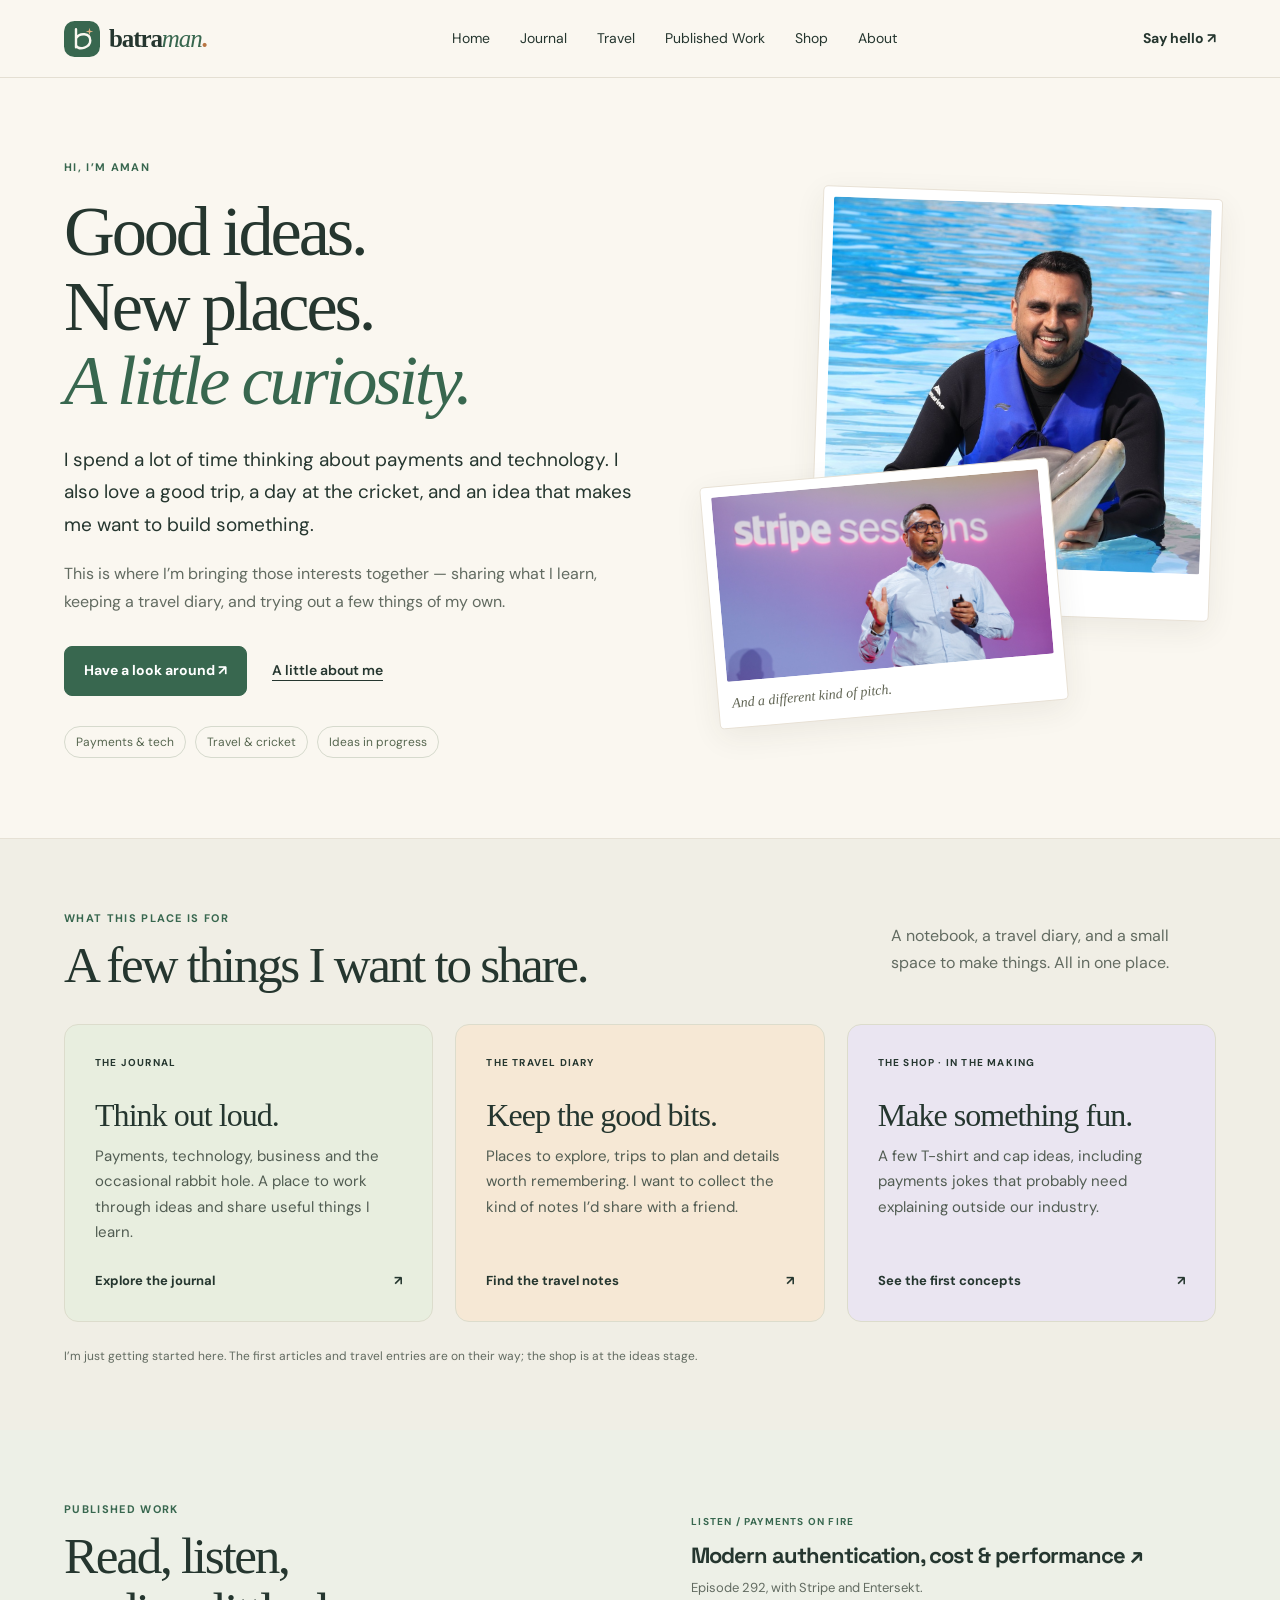
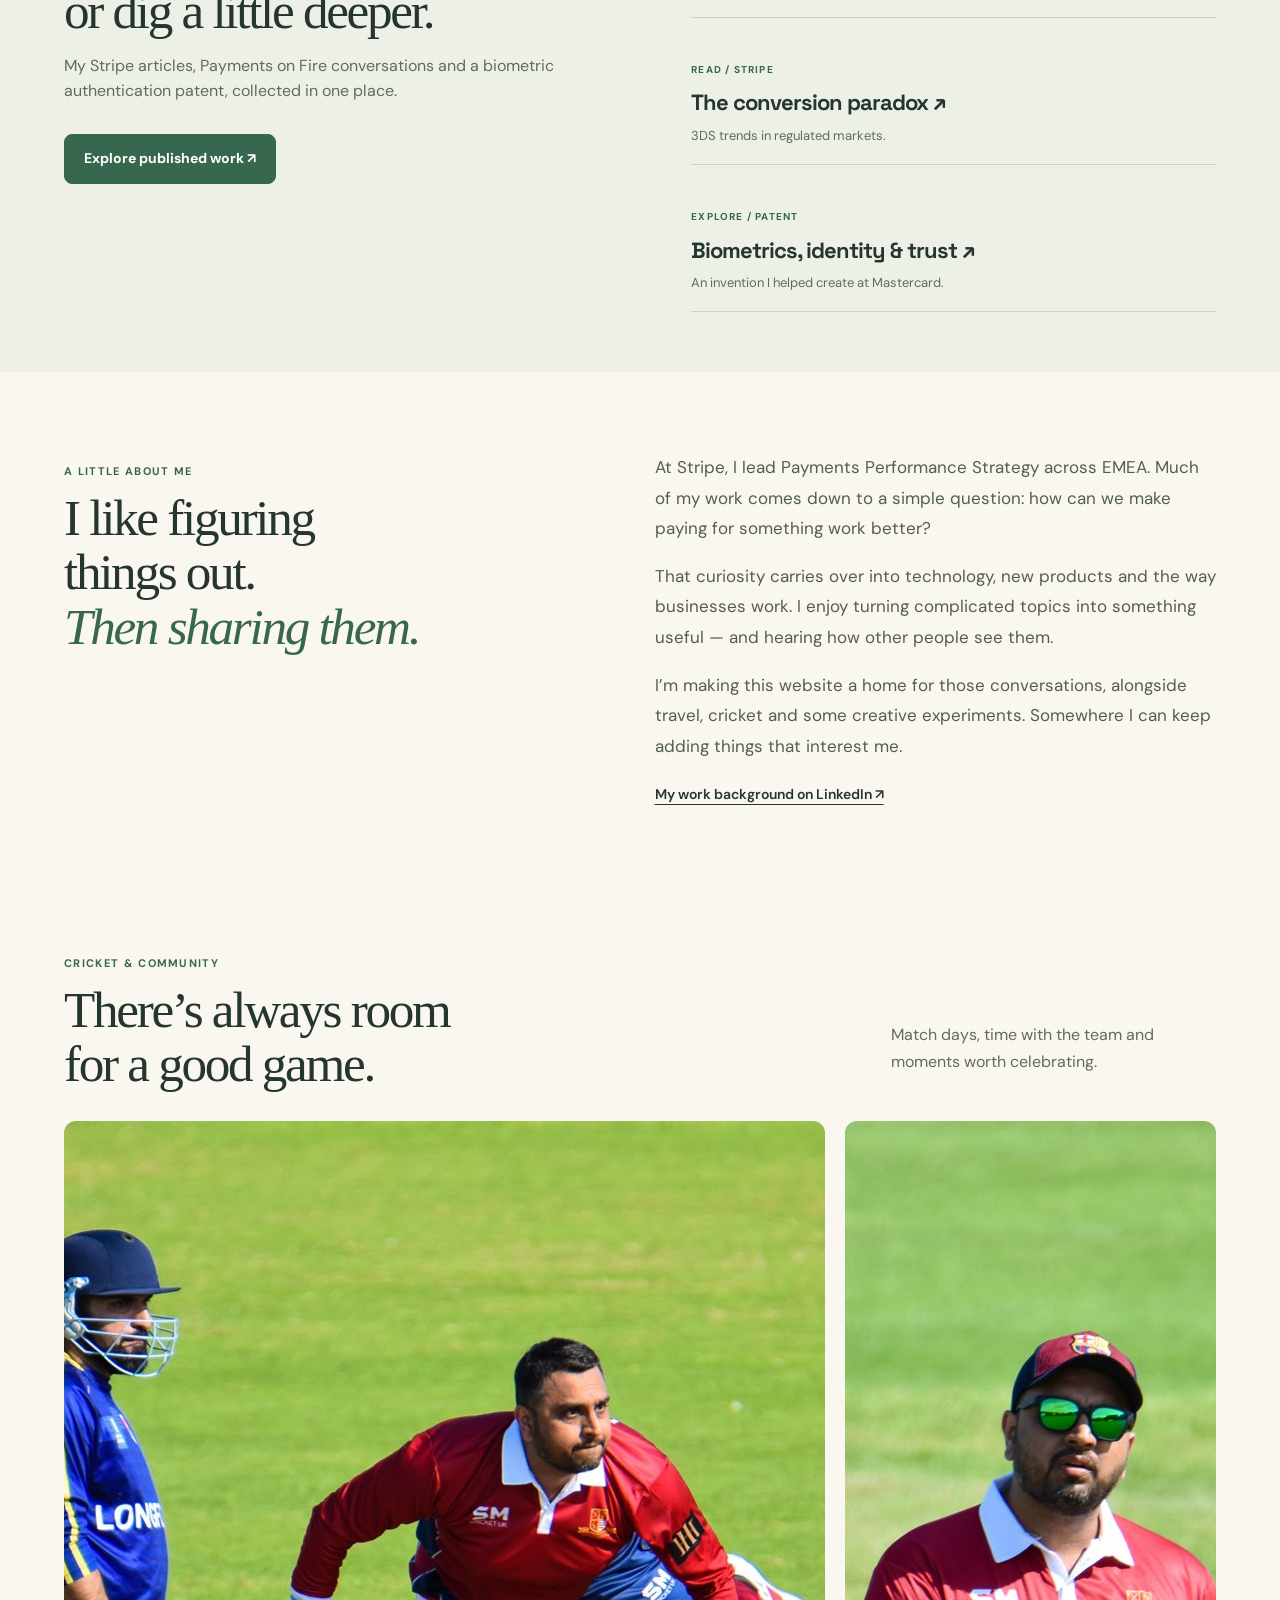
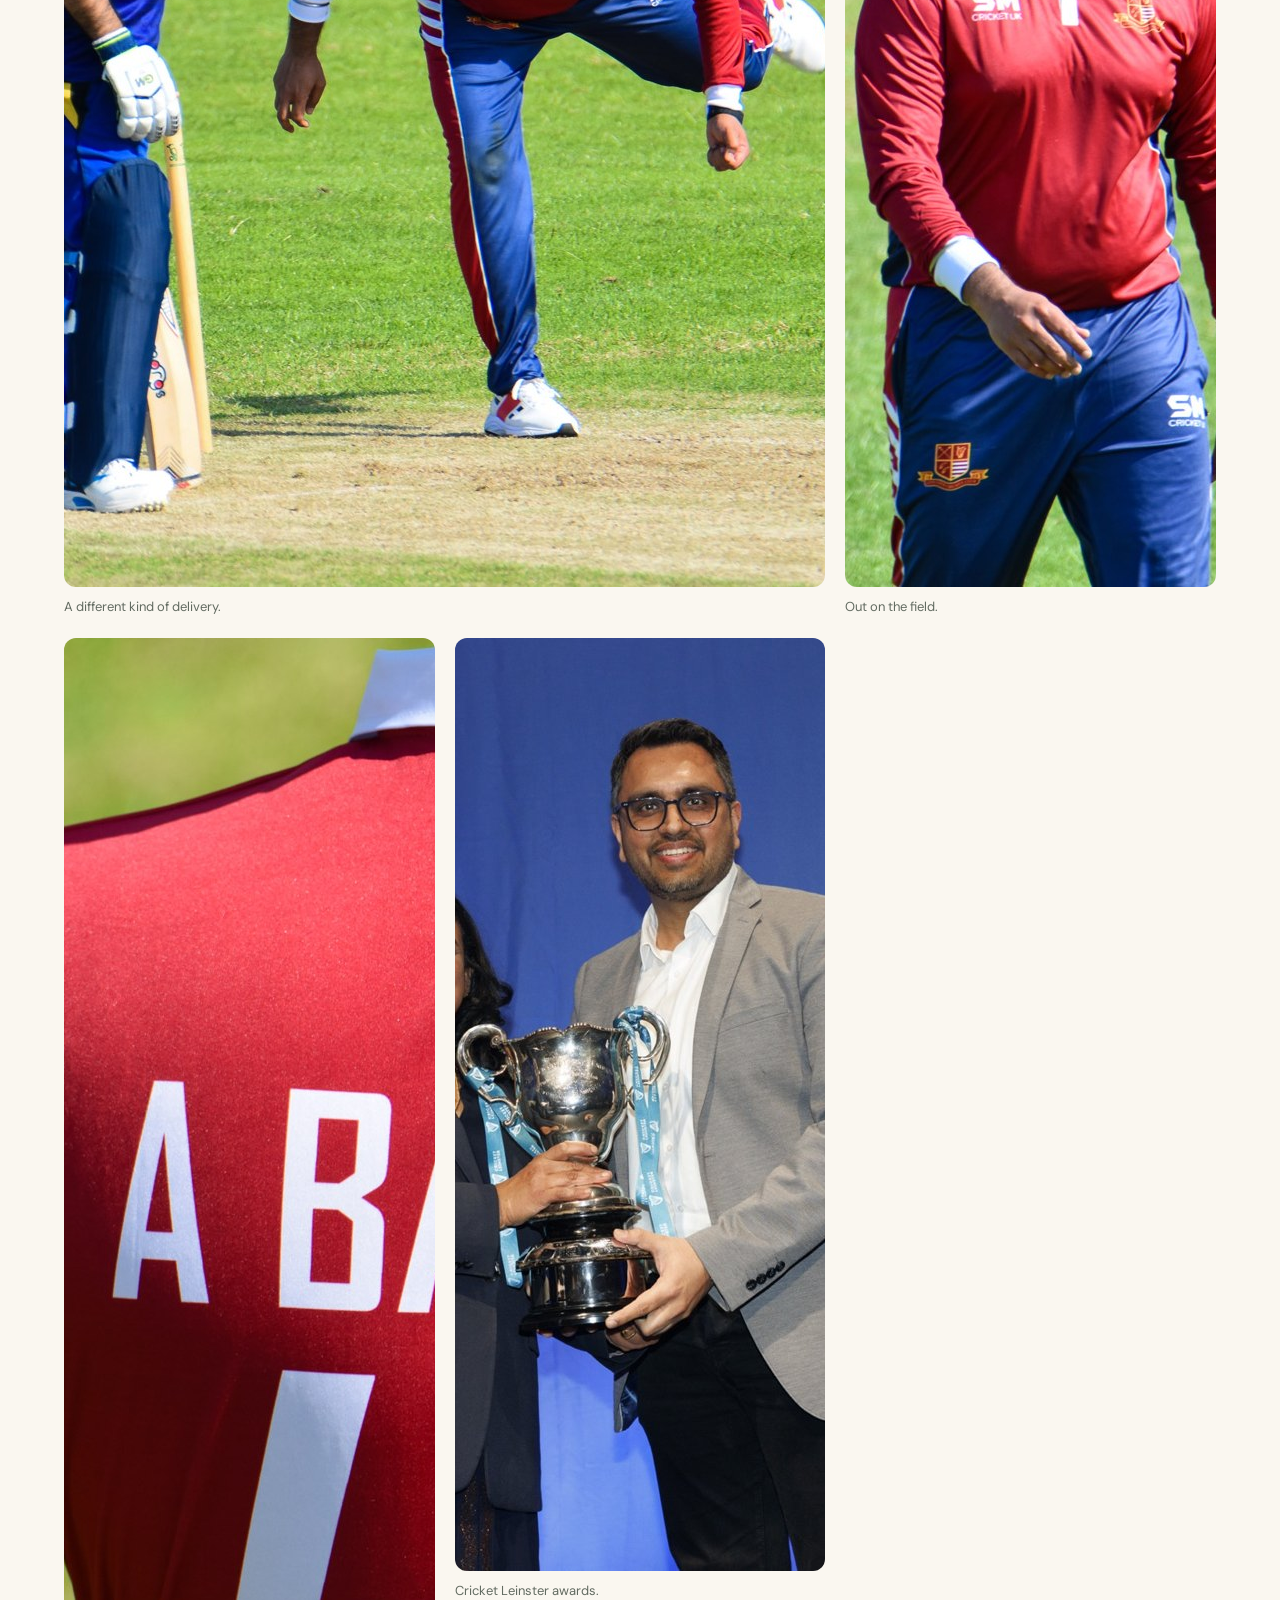
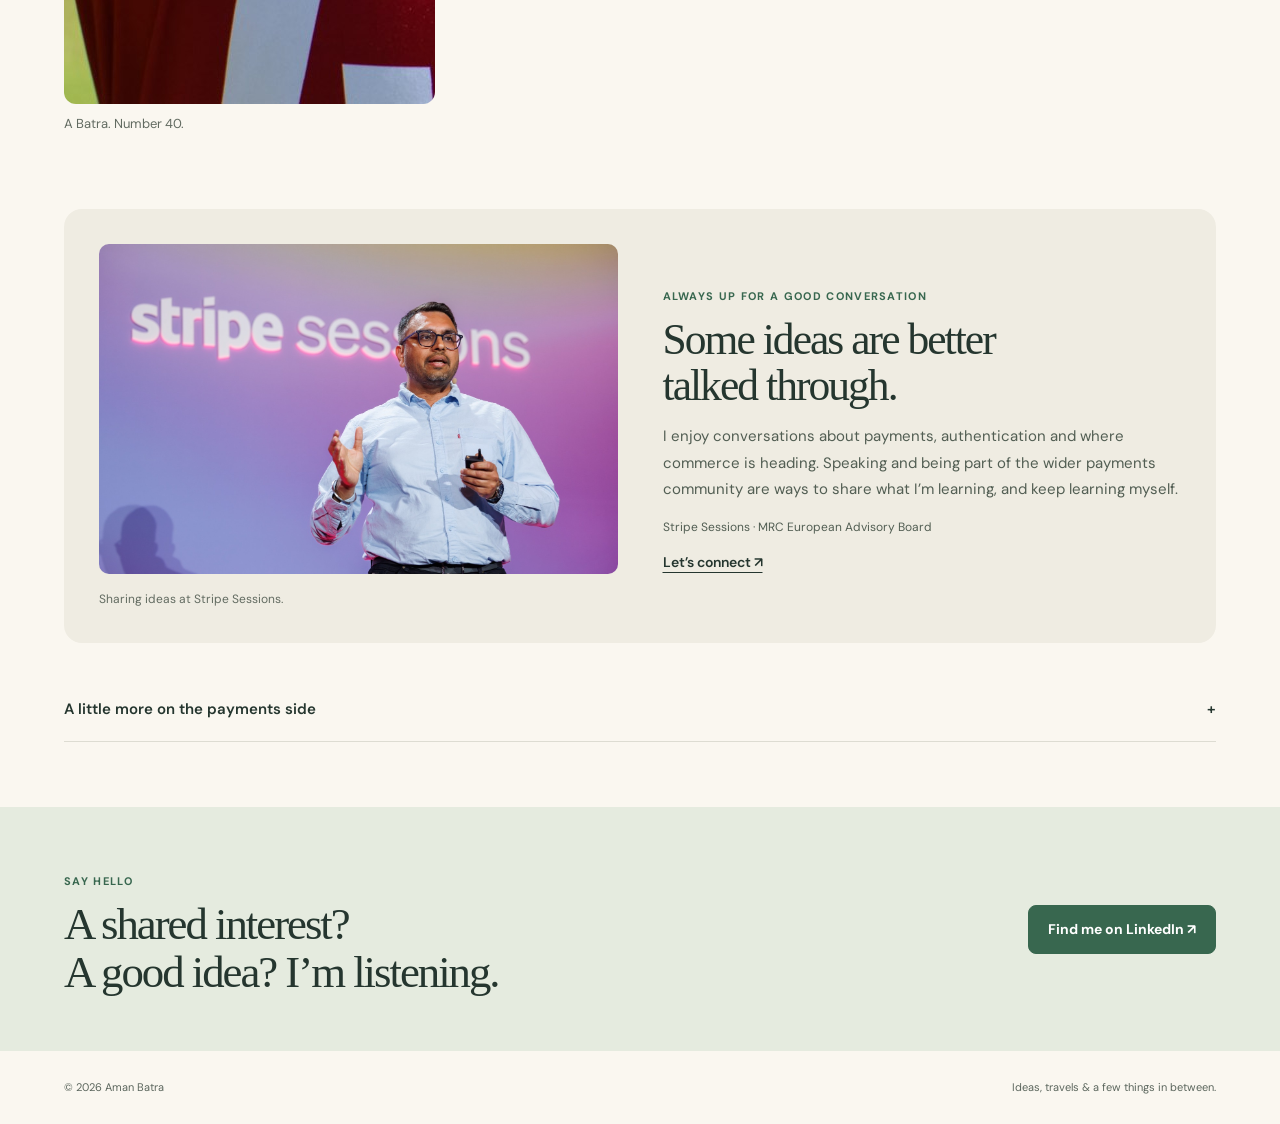
==== commit b3b9181e: "Restore missing speaking photo and remove stadium couple photo" ====
--- a/index.html
+++ b/index.html
@@ -43,7 +43,7 @@
  <div><p class="eyebrow">A LITTLE ABOUT ME</p><h2>I like figuring<br>things out.<br><em>Then sharing them.</em></h2></div>
  <div class="about-prose"><p>At Stripe, I lead Payments Performance Strategy across EMEA. Much of my work comes down to a simple question: how can we make paying for something work better?</p><p>That curiosity carries over into technology, new products and the way businesses work. I enjoy turning complicated topics into something useful — and hearing how other people see them.</p><p>I’m making this website a home for those conversations, alongside travel, cricket and some creative experiments. Somewhere I can keep adding things that interest me.</p><a class="text-link" href="https://www.linkedin.com/in/batraman/" target="_blank" rel="noopener">My work background on LinkedIn ↗</a></div>
 </section>
-<section class="cricket-community" aria-labelledby="cricket-title"><div class="section-heading"><div><p class="eyebrow">CRICKET &amp; COMMUNITY</p><h2 id="cricket-title">There’s always room<br>for a good game.</h2></div><p>Match days, time with the team and moments worth celebrating.</p></div><div class="cricket-gallery"><figure class="cricket-action-feature"><img src="assets/cricket-bowling.jpg" alt="Aman bowling during a cricket match" loading="lazy" width="1600" height="1066"><figcaption>A different kind of delivery.</figcaption></figure><figure><img src="assets/cricket-on-field.jpg" alt="Aman on the cricket field in his red and blue kit" loading="lazy" width="1600" height="1066"><figcaption>Out on the field.</figcaption></figure><figure><img src="assets/cricket-jersey.jpg" alt="The back of Aman’s cricket jersey with A BATRA and number 40" loading="lazy" width="1600" height="1066"><figcaption>A Batra. Number 40.</figcaption></figure><figure><img src="assets/cricket-leinster-awards.jpg" alt="Aman receiving a trophy at the Cricket Leinster awards" loading="lazy" width="1400" height="933"><figcaption>Cricket Leinster awards.</figcaption></figure><figure><img src="assets/match-day.jpg" alt="Aman and a companion enjoying a match at a stadium" loading="lazy" width="1400" height="1050"><figcaption>A day out at the match.</figcaption></figure></div></section>
+<section class="cricket-community" aria-labelledby="cricket-title"><div class="section-heading"><div><p class="eyebrow">CRICKET &amp; COMMUNITY</p><h2 id="cricket-title">There’s always room<br>for a good game.</h2></div><p>Match days, time with the team and moments worth celebrating.</p></div><div class="cricket-gallery"><figure class="cricket-action-feature"><img src="assets/cricket-bowling.jpg" alt="Aman bowling during a cricket match" loading="lazy" width="1600" height="1066"><figcaption>A different kind of delivery.</figcaption></figure><figure><img src="assets/cricket-on-field.jpg" alt="Aman on the cricket field in his red and blue kit" loading="lazy" width="1600" height="1066"><figcaption>Out on the field.</figcaption></figure><figure><img src="assets/cricket-jersey.jpg" alt="The back of Aman’s cricket jersey with A BATRA and number 40" loading="lazy" width="1600" height="1066"><figcaption>A Batra. Number 40.</figcaption></figure><figure><img src="assets/cricket-leinster-awards.jpg" alt="Aman receiving a trophy at the Cricket Leinster awards" loading="lazy" width="1400" height="933"><figcaption>Cricket Leinster awards.</figcaption></figure></div></section>
 <section id="speaking" class="conversation-section">
  <figure><img src="assets/speaking.jpg" alt="Aman sharing payments ideas on stage at Stripe Sessions" loading="lazy" width="1600" height="1067"><figcaption>Sharing ideas at Stripe Sessions.</figcaption></figure>
  <div><p class="eyebrow">ALWAYS UP FOR A GOOD CONVERSATION</p><h2>Some ideas are better<br>talked through.</h2><p>I enjoy conversations about payments, authentication and where commerce is heading. Speaking and being part of the wider payments community are ways to share what I’m learning, and keep learning myself.</p><p class="community-note">Stripe Sessions · MRC European Advisory Board</p><a class="text-link" href="https://www.linkedin.com/in/batraman/" target="_blank" rel="noopener">Let’s connect ↗</a></div>
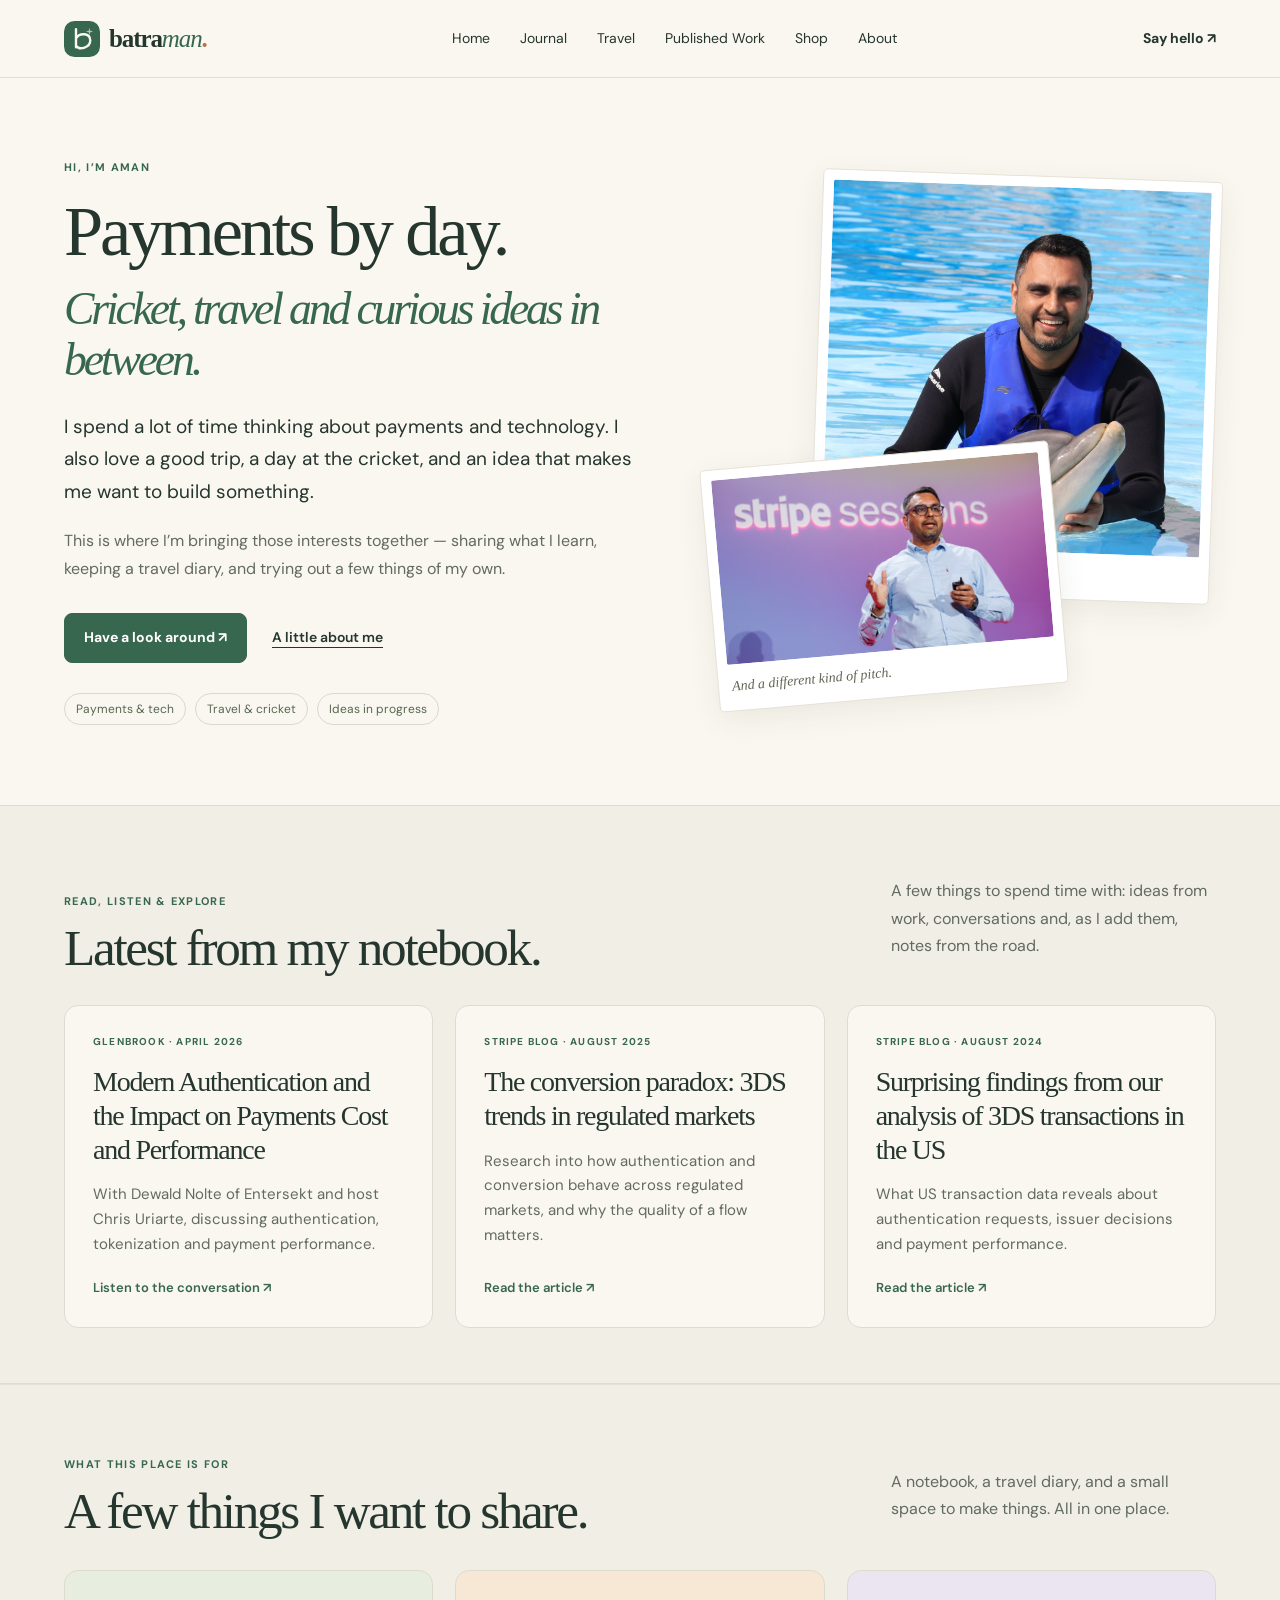
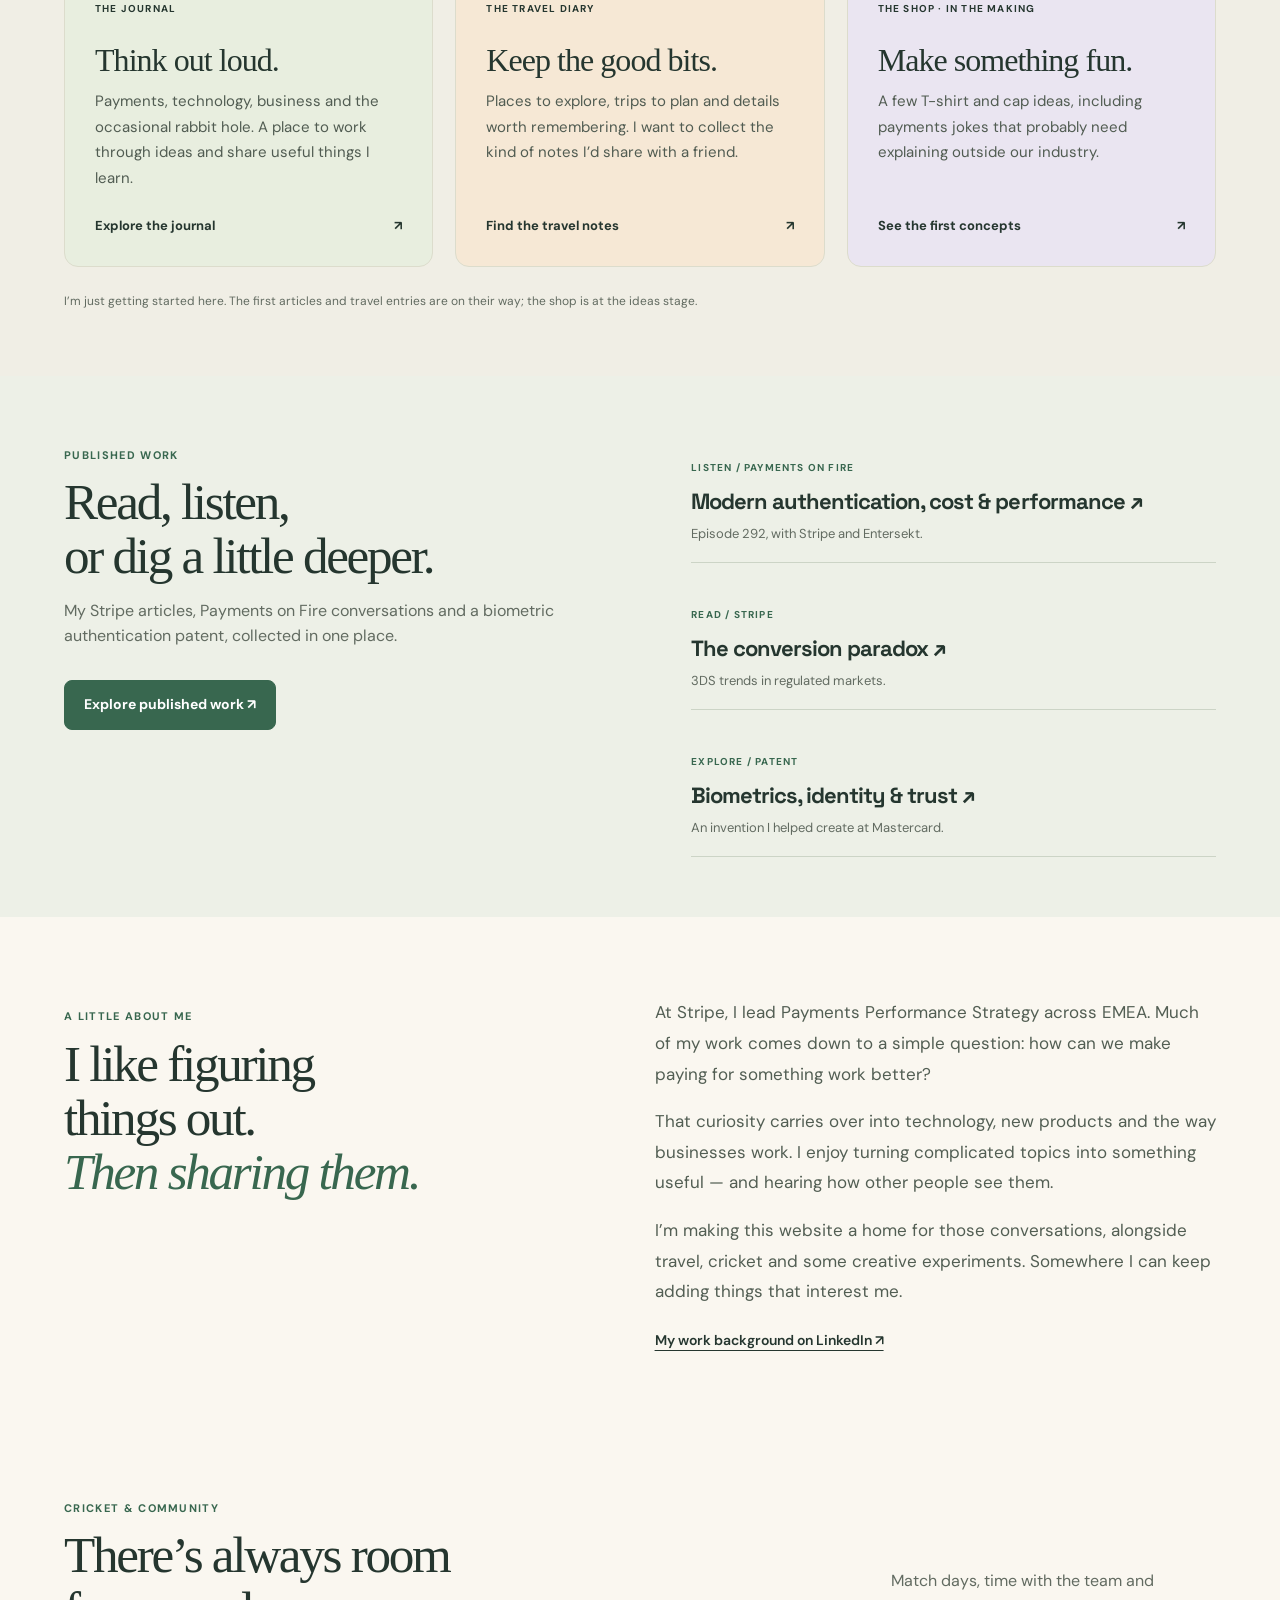
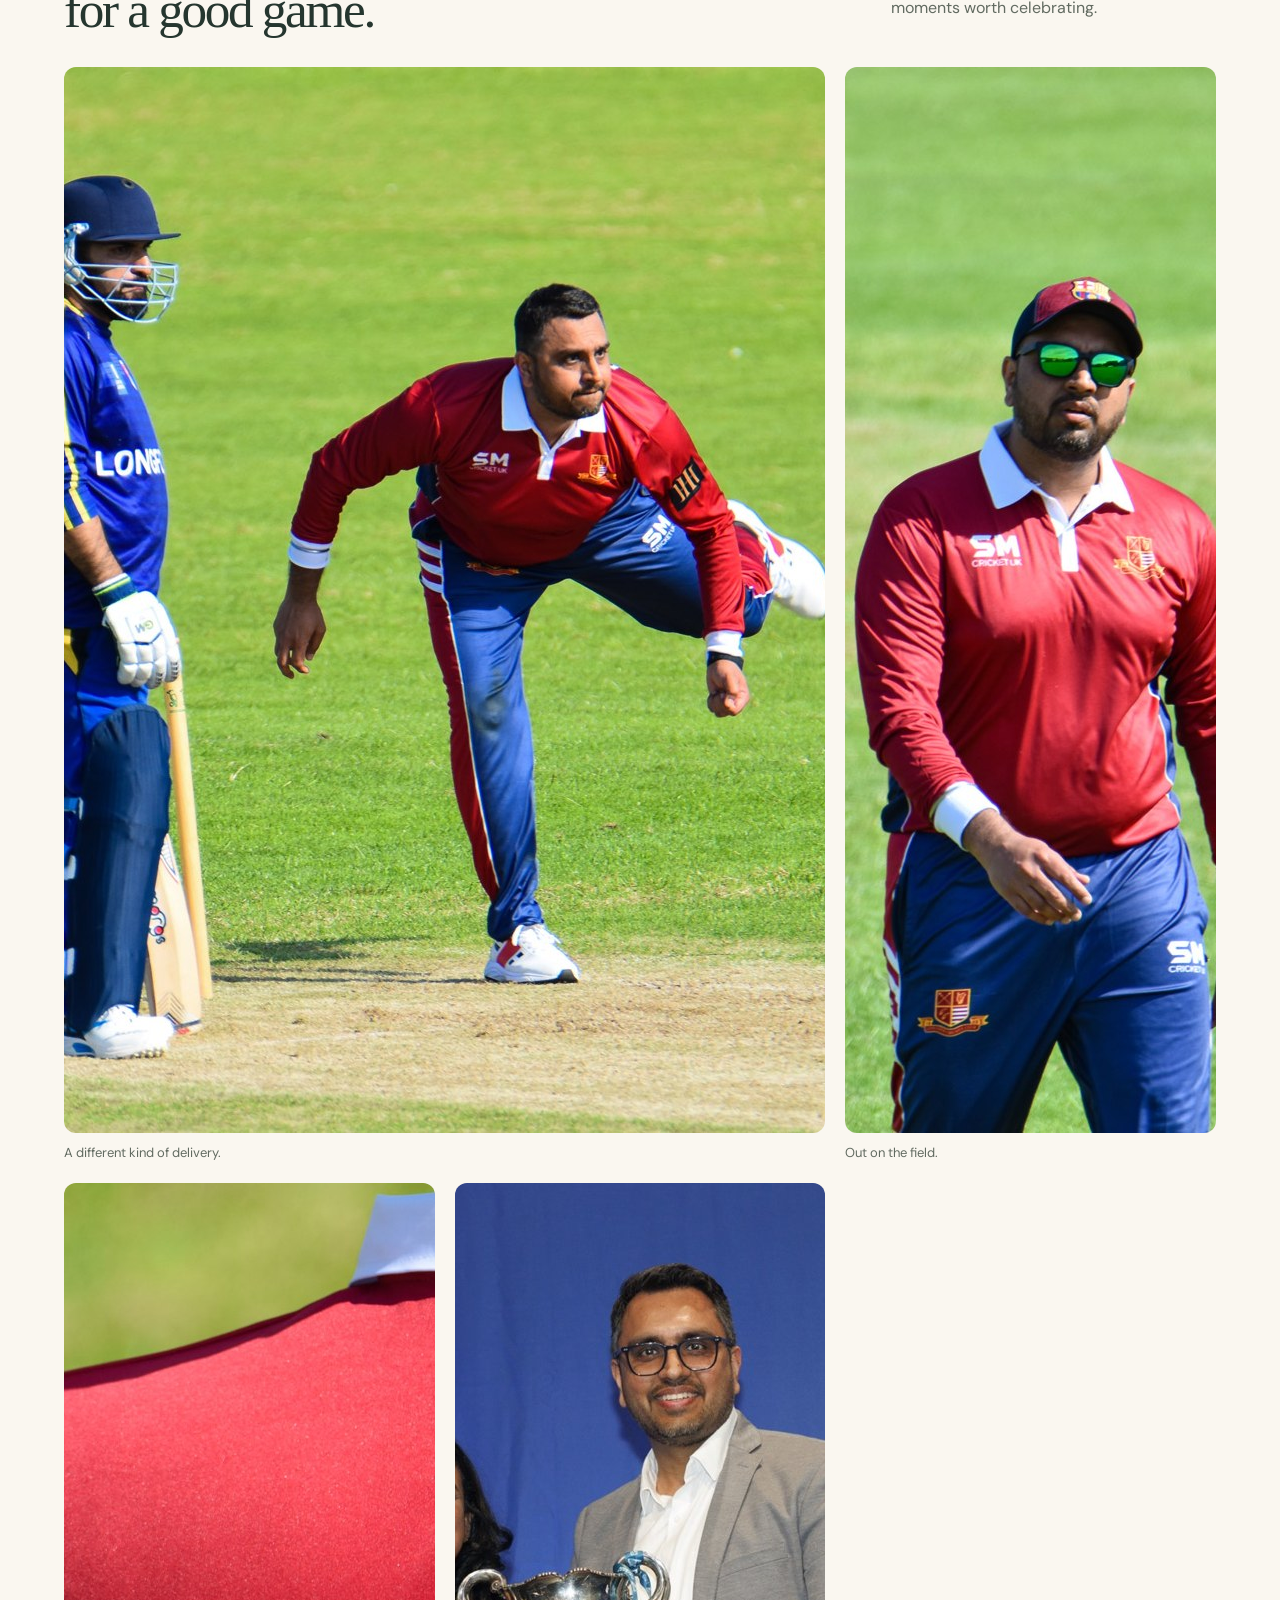
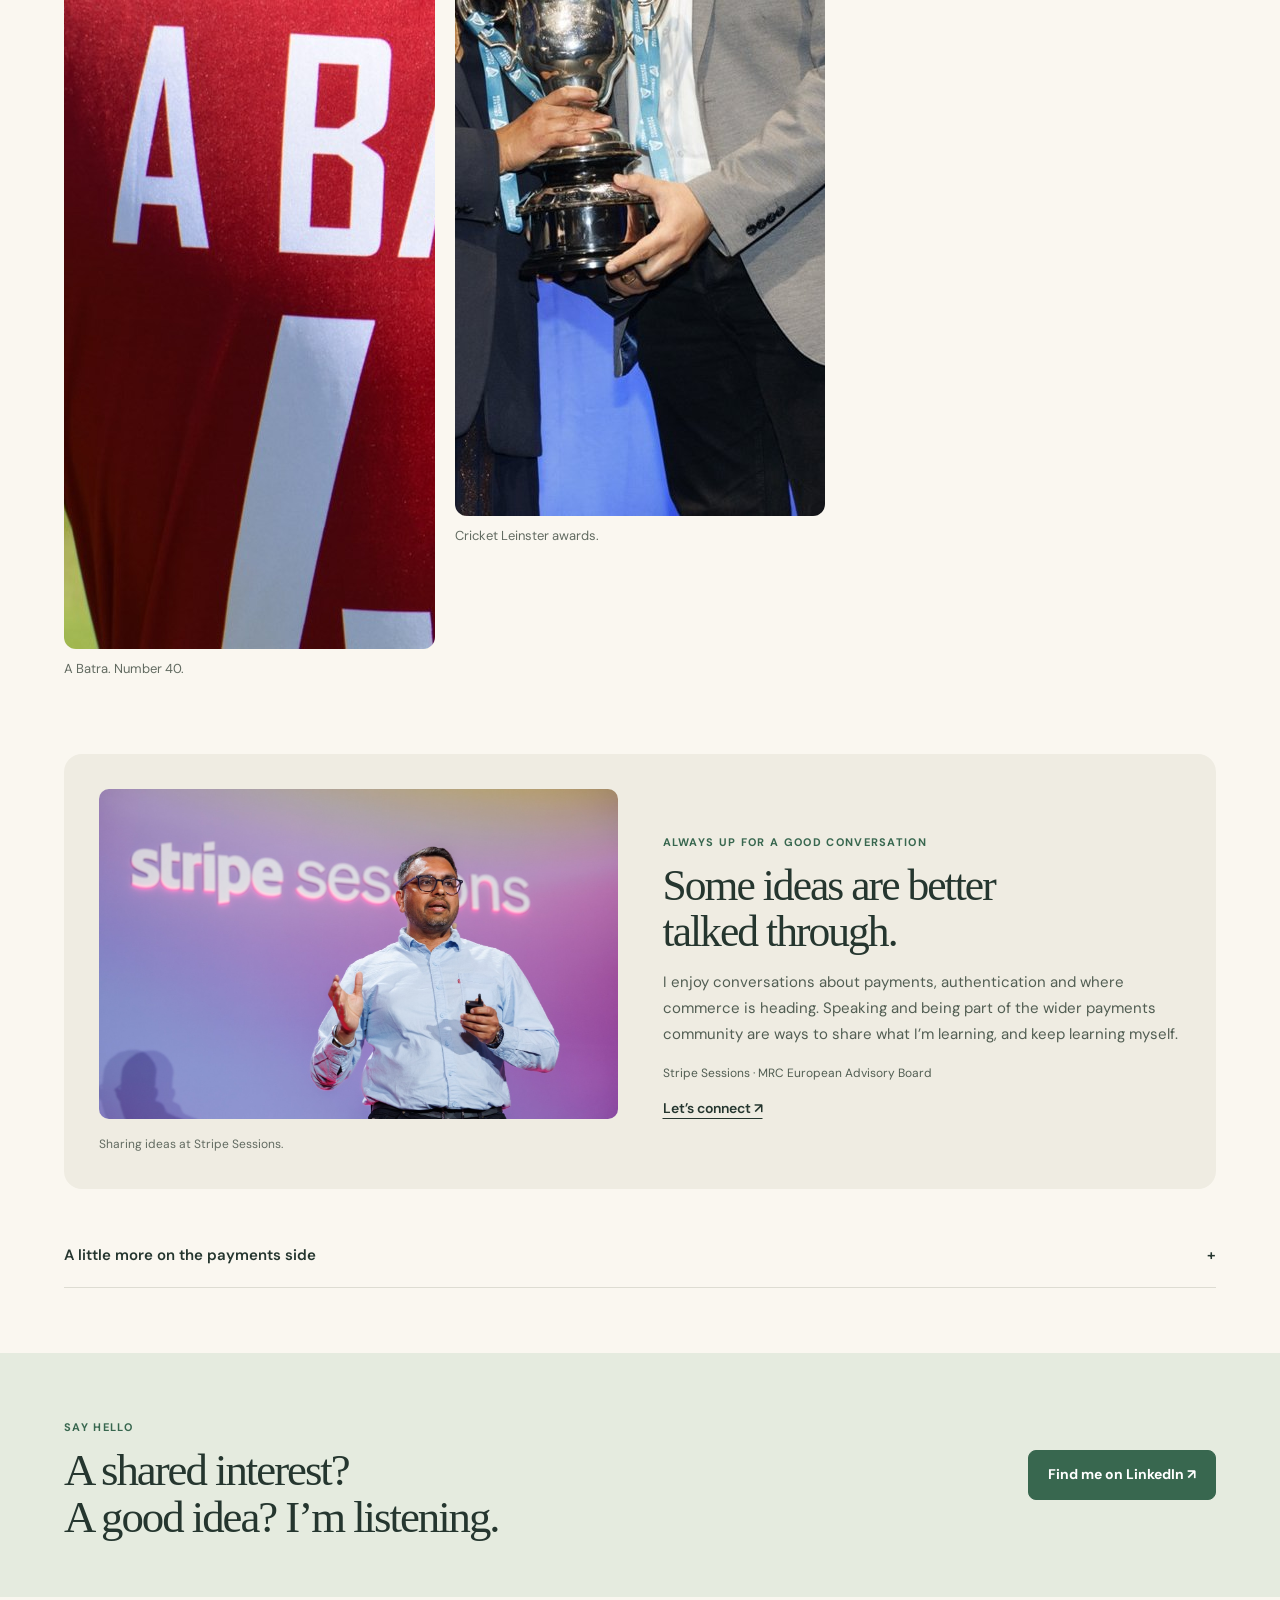
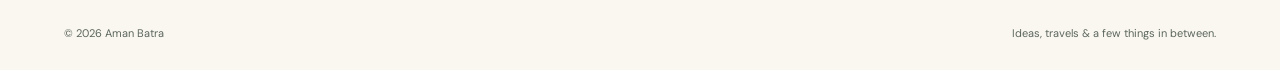
==== commit 84eebfae: "Add homepage notebook highlights and personal opening headline" ====
--- a/index.html
+++ b/index.html
@@ -18,7 +18,7 @@
 <section class="hello-section">
  <div class="hello-copy">
   <p class="eyebrow">HI, I’M AMAN</p>
-  <h1>Good ideas.<br>New places.<br><em>A little curiosity.</em></h1>
+  <h1>Payments by day.<br><em class="opening-tail">Cricket, travel and curious ideas in between.</em></h1>
   <p class="hello-lede">I spend a lot of time thinking about payments and technology. I also love a good trip, a day at the cricket, and an idea that makes me want to build something.</p>
   <p class="hello-purpose">This is where I’m bringing those interests together — sharing what I learn, keeping a travel diary, and trying out a few things of my own.</p>
   <div class="hello-actions"><a class="button primary" href="#explore">Have a look around ↗</a><a class="text-link" href="#about">A little about me</a></div>
@@ -29,6 +29,7 @@
   <figure class="casual-photo stage-photo"><img src="assets/speaking.jpg" alt="Aman speaking at Stripe Sessions" width="1600" height="1067"><figcaption>And a different kind of pitch.</figcaption></figure>
  </div>
 </section>
+<section class="latest-notebook" aria-labelledby="notebook-title"><div class="section-heading"><div><p class="eyebrow">READ, LISTEN &amp; EXPLORE</p><h2 id="notebook-title">Latest from my notebook.</h2></div><p>A few things to spend time with: ideas from work, conversations and, as I add them, notes from the road.</p></div><div class="notebook-grid" id="notebook-grid"><a class="notebook-card" href="https://glenbrook.com/payments_on_fire/episode-292-modern-authentication-and-the-impact-on-payments-cost-and-performance-stripe-and-entersekt/" target="_blank" rel="noopener"><span class="card-label">GLENBROOK · APRIL 2026</span><h3>Modern Authentication and the Impact on Payments Cost and Performance</h3><p>With Dewald Nolte of Entersekt and host Chris Uriarte, discussing authentication, tokenization and payment performance.</p><span class="notebook-action">Listen to the conversation ↗</span></a><a class="notebook-card" href="https://stripe.com/blog/3ds-trends-in-regulated-markets" target="_blank" rel="noopener"><span class="card-label">STRIPE BLOG · AUGUST 2025</span><h3>The conversion paradox: 3DS trends in regulated markets</h3><p>Research into how authentication and conversion behave across regulated markets, and why the quality of a flow matters.</p><span class="notebook-action">Read the article ↗</span></a><a class="notebook-card" href="https://stripe.com/blog/surprising-findings-from-our-analysis-of-3ds-transactions-in-the-us" target="_blank" rel="noopener"><span class="card-label">STRIPE BLOG · AUGUST 2024</span><h3>Surprising findings from our analysis of 3DS transactions in the US</h3><p>What US transaction data reveals about authentication requests, issuer decisions and payment performance.</p><span class="notebook-action">Read the article ↗</span></a></div></section>
 <section id="explore" class="explore-section">
  <div class="section-heading"><div><p class="eyebrow">WHAT THIS PLACE IS FOR</p><h2>A few things I want to share.</h2></div><p>A notebook, a travel diary, and a small space to make things. All in one place.</p></div>
  <div class="interest-grid">
@@ -57,4 +58,5 @@
 </main>
 <footer><span>© 2026 Aman Batra</span><span>Ideas, travels &amp; a few things in between.</span></footer>
 <script src="script.js"></script>
+<script src="notebook.js"></script>
 </body></html>
--- a/styles.css
+++ b/styles.css
@@ -92,3 +92,15 @@
 .cricket-gallery .cricket-action-feature{grid-column:span 2}.cricket-gallery .cricket-action-feature img{aspect-ratio:3;object-position:center 55%}
 @media(max-width:900px){.cricket-gallery .cricket-action-feature{grid-column:1/-1}}
 @media(max-width:650px){.cricket-gallery .cricket-action-feature{grid-column:auto}.cricket-gallery .cricket-action-feature img{aspect-ratio:auto}}
+
+.latest-notebook{padding:55px 5vw;background:#f1eee5;border-top:1px solid var(--line);border-bottom:1px solid var(--line)}
+.notebook-grid{display:grid;grid-template-columns:repeat(3,minmax(0,1fr));gap:22px;margin-top:30px}
+.notebook-card{display:flex;flex-direction:column;padding:28px;background:var(--paper);border:1px solid var(--line);border-radius:14px;color:var(--ink);text-decoration:none;transition:transform .2s,border-color .2s}
+.notebook-card:hover{transform:translateY(-4px);border-color:var(--accent)}.notebook-card:focus-visible{outline:3px solid var(--accent);outline-offset:4px}
+.notebook-card .card-label{font-size:10px;letter-spacing:.12em;color:var(--accent);font-weight:700}
+.notebook-card h3{font:28px/1.2 Georgia,serif;margin:16px 0}.notebook-card p{font-size:15px;line-height:1.65;color:var(--muted);margin:0 0 22px}
+.notebook-card .notebook-action{margin-top:auto;color:var(--accent);font-size:13px;font-weight:600}
+.notebook-card img{width:100%;aspect-ratio:1.6;object-fit:cover;border-radius:8px;margin-bottom:18px}
+.hello-copy h1 .opening-tail{font-size:.65em;line-height:1.12;display:block;margin-top:14px}
+@media(max-width:900px){.notebook-grid{grid-template-columns:1fr 1fr}.notebook-card:last-child{grid-column:1/-1}}
+@media(max-width:650px){.latest-notebook{padding:40px 22px}.notebook-grid{grid-template-columns:1fr}.notebook-card:last-child{grid-column:auto}.notebook-card{padding:24px}}
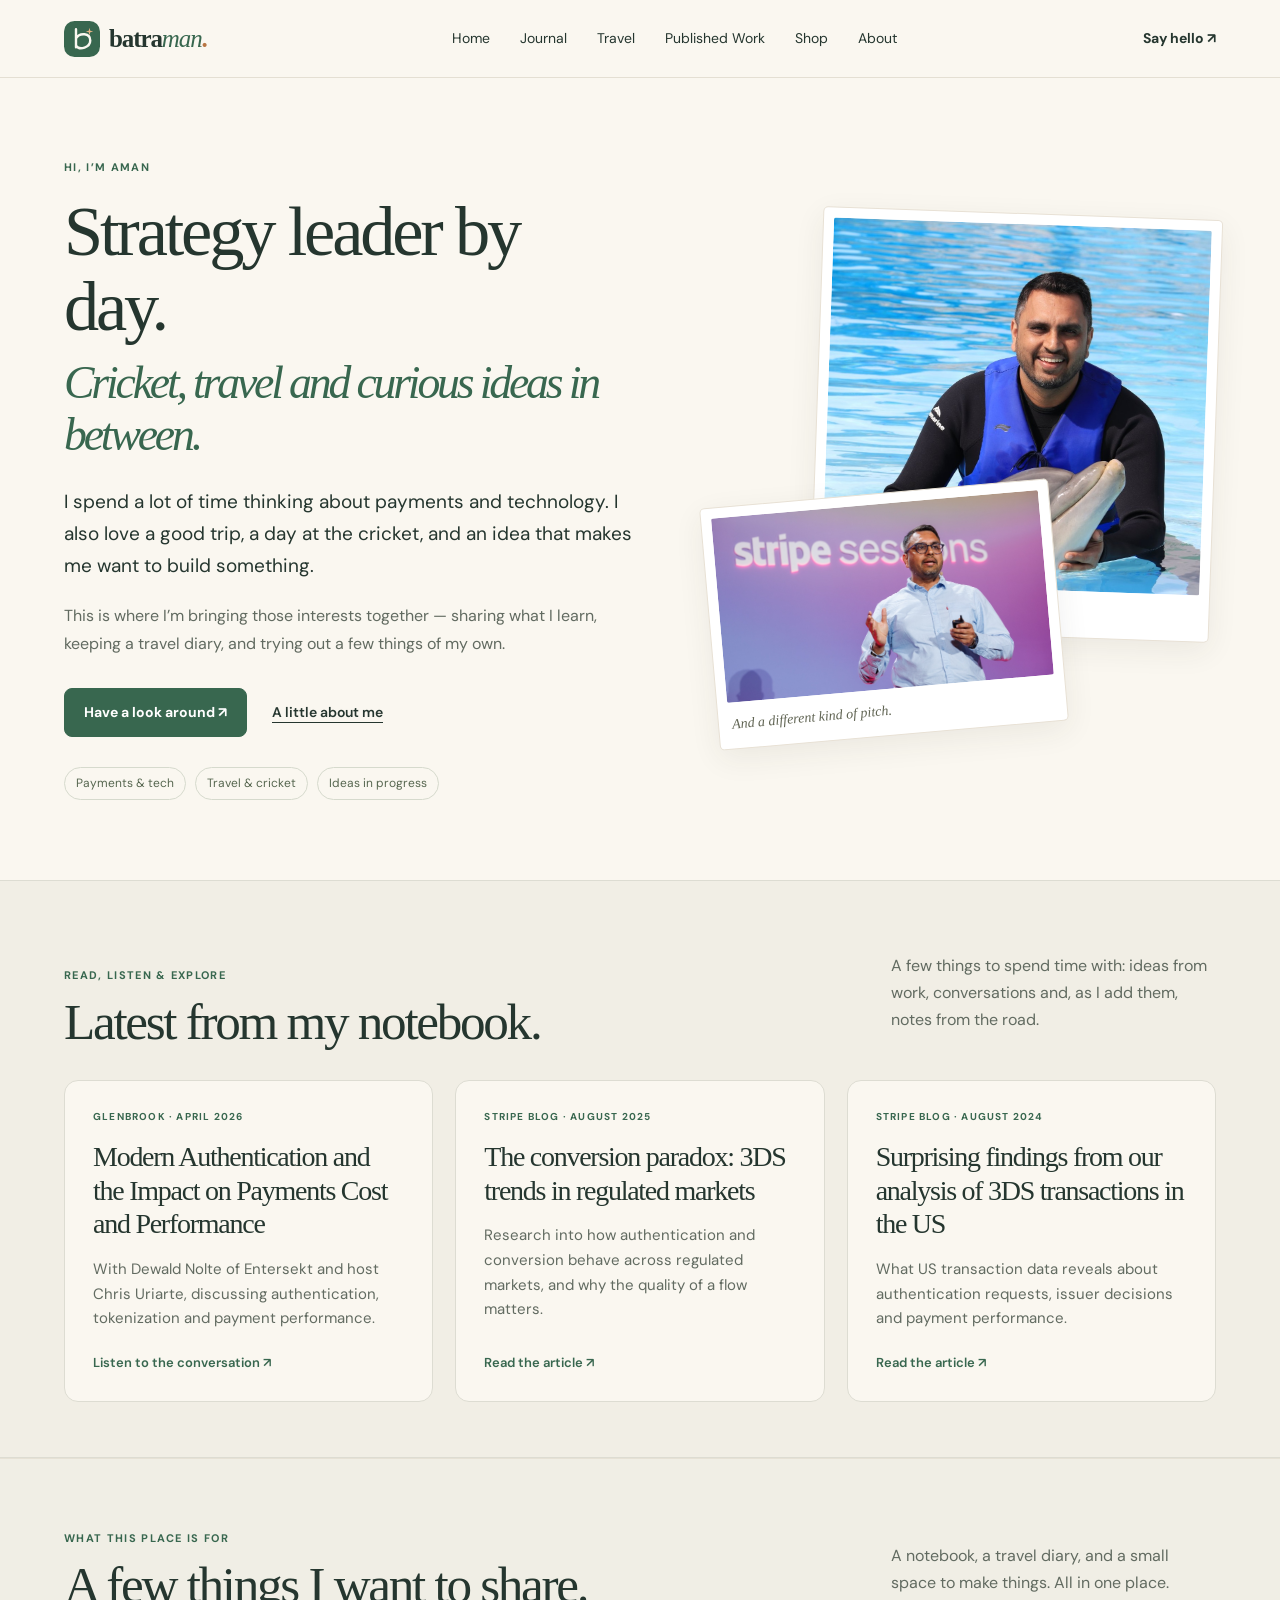
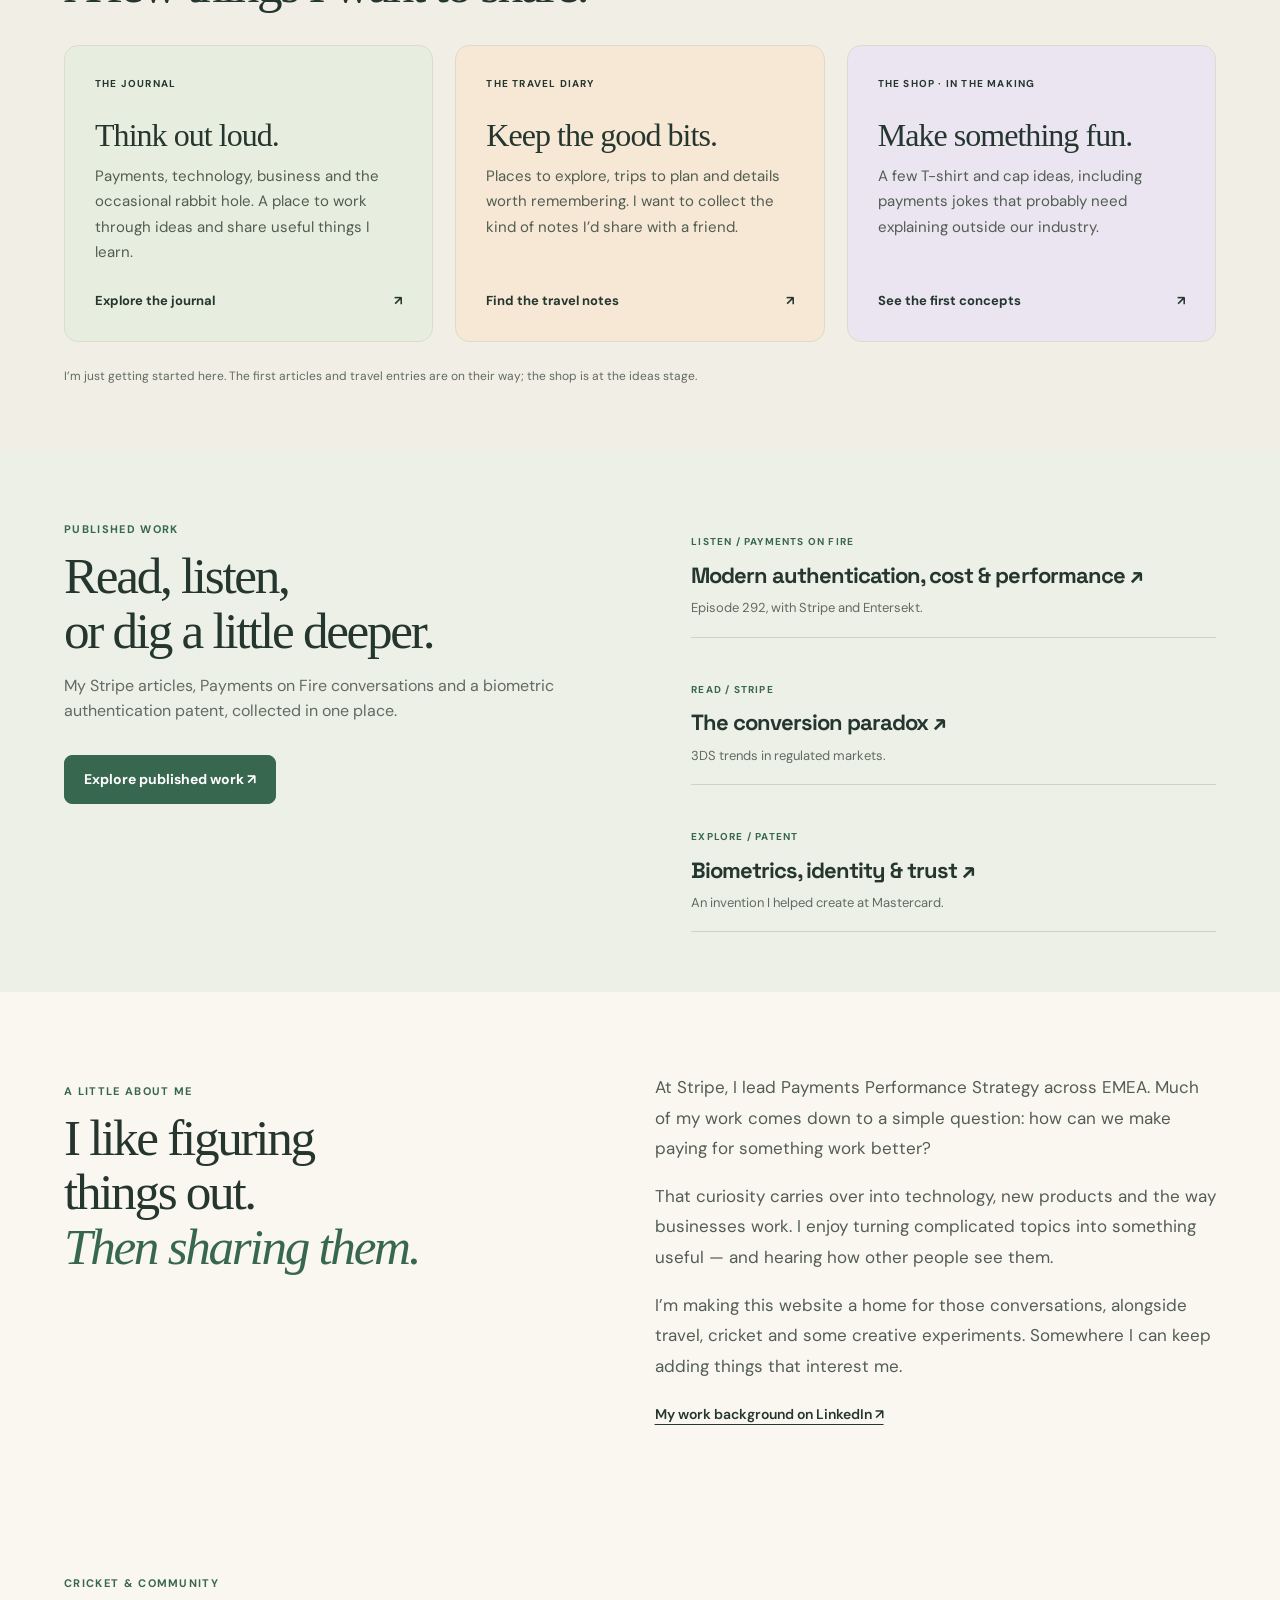
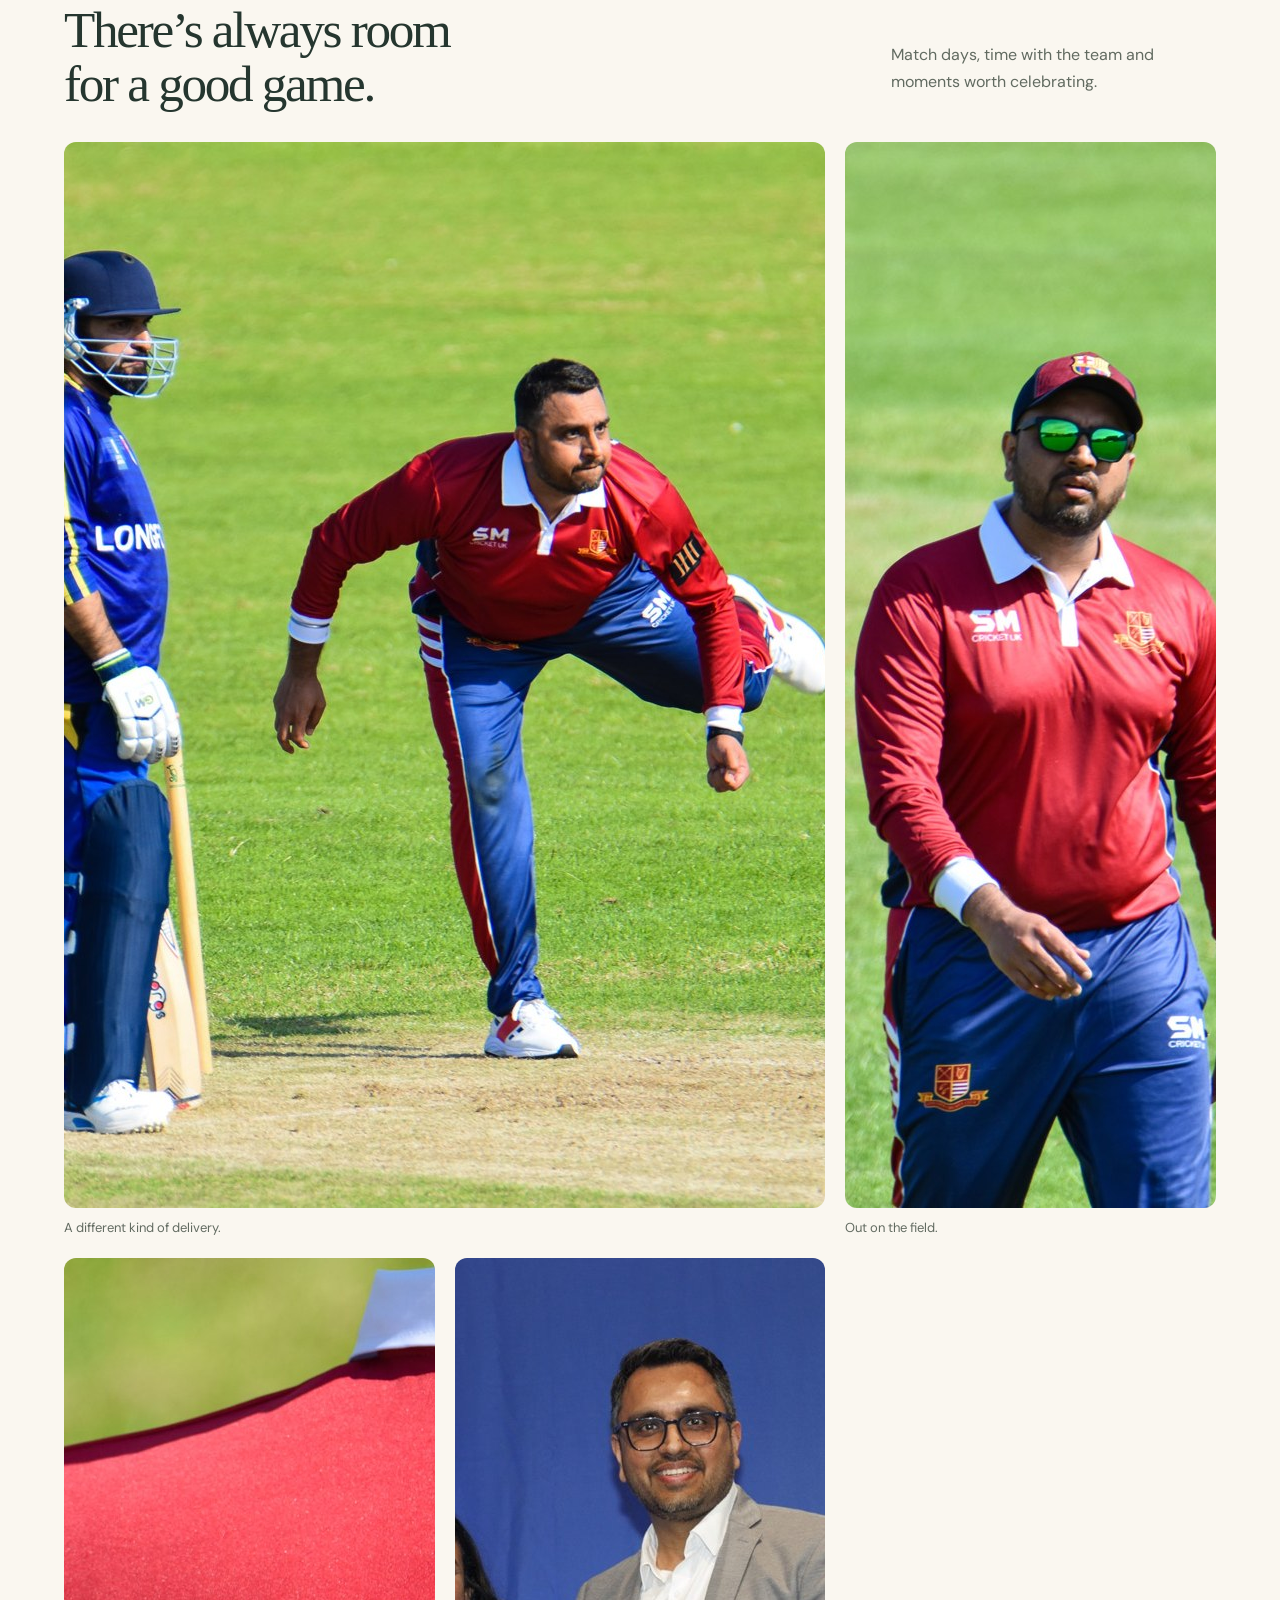
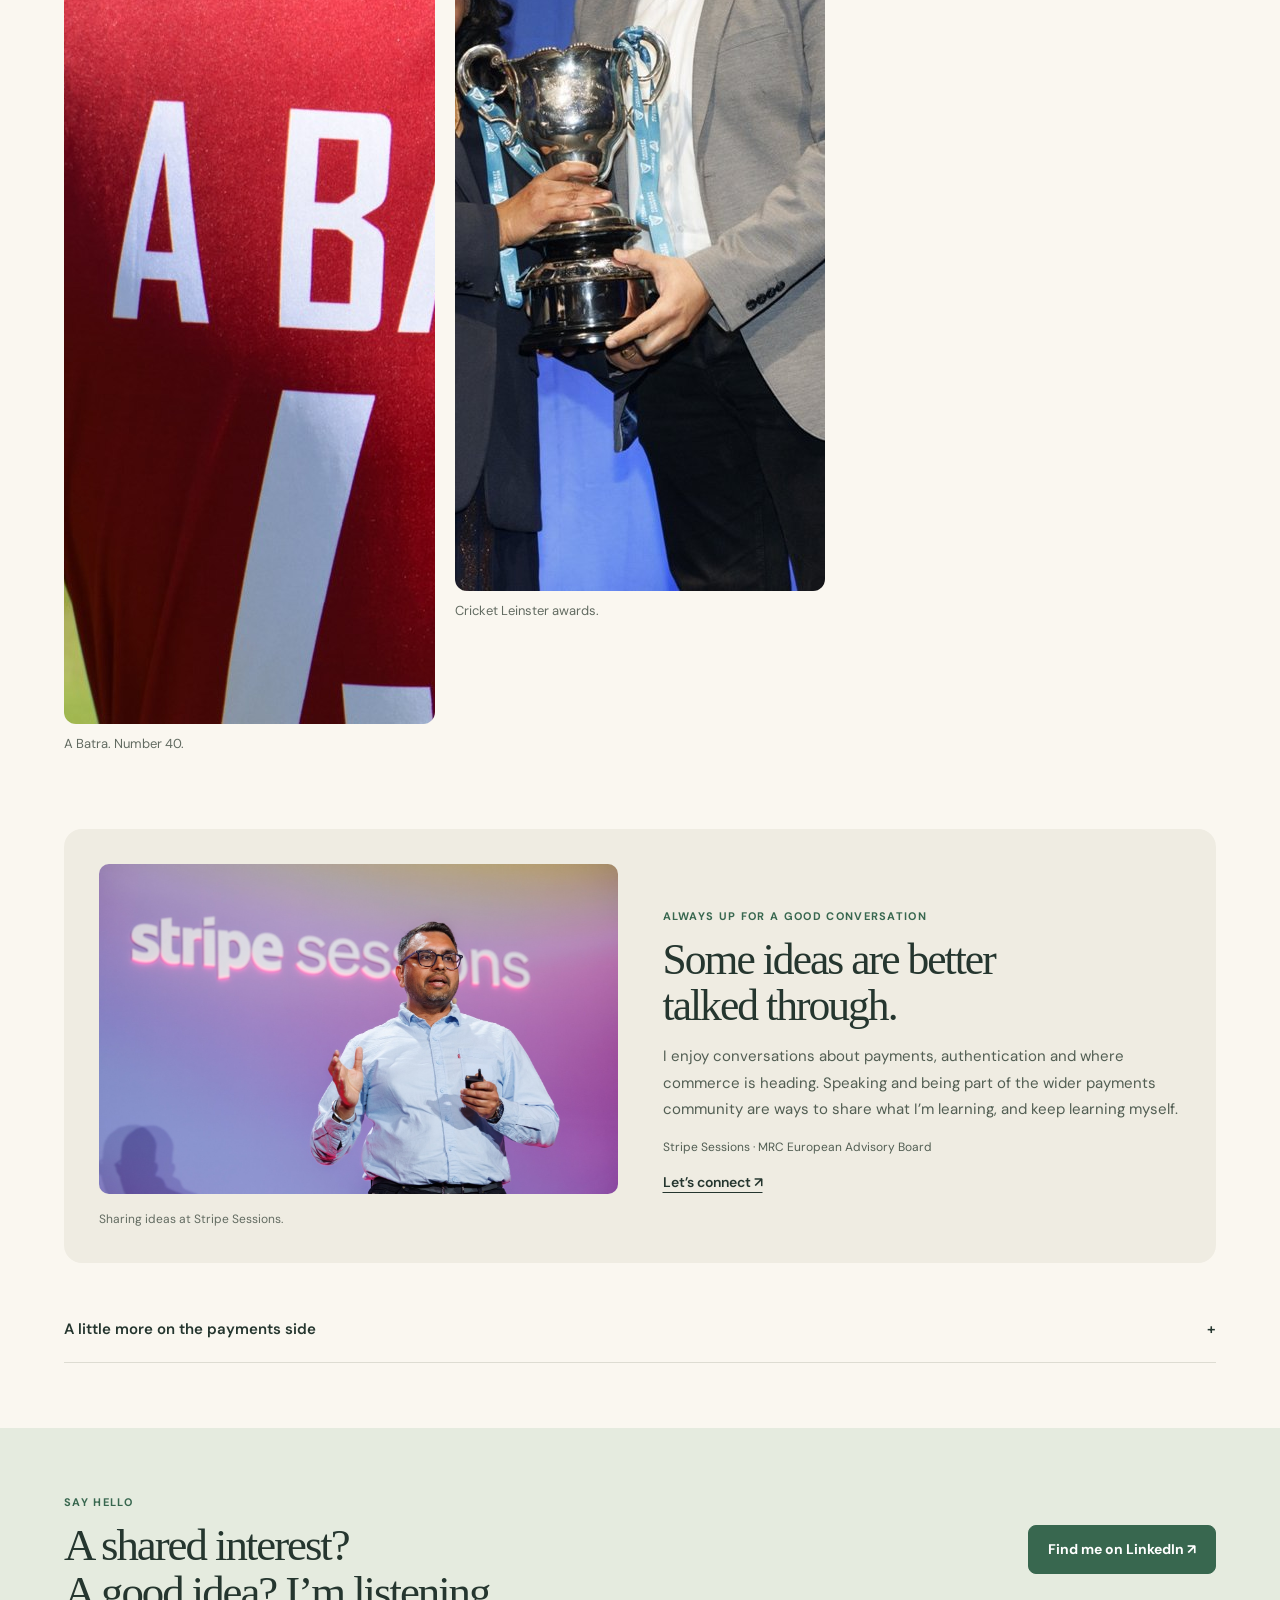
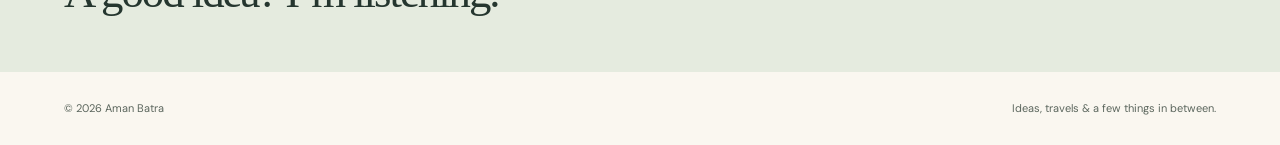
==== commit c8eb4912: "Update homepage tagline to Strategy leader by day" ====
--- a/index.html
+++ b/index.html
@@ -18,7 +18,7 @@
 <section class="hello-section">
  <div class="hello-copy">
   <p class="eyebrow">HI, I’M AMAN</p>
-  <h1>Payments by day.<br><em class="opening-tail">Cricket, travel and curious ideas in between.</em></h1>
+  <h1>Strategy leader by day.<br><em class="opening-tail">Cricket, travel and curious ideas in between.</em></h1>
   <p class="hello-lede">I spend a lot of time thinking about payments and technology. I also love a good trip, a day at the cricket, and an idea that makes me want to build something.</p>
   <p class="hello-purpose">This is where I’m bringing those interests together — sharing what I learn, keeping a travel diary, and trying out a few things of my own.</p>
   <div class="hello-actions"><a class="button primary" href="#explore">Have a look around ↗</a><a class="text-link" href="#about">A little about me</a></div>
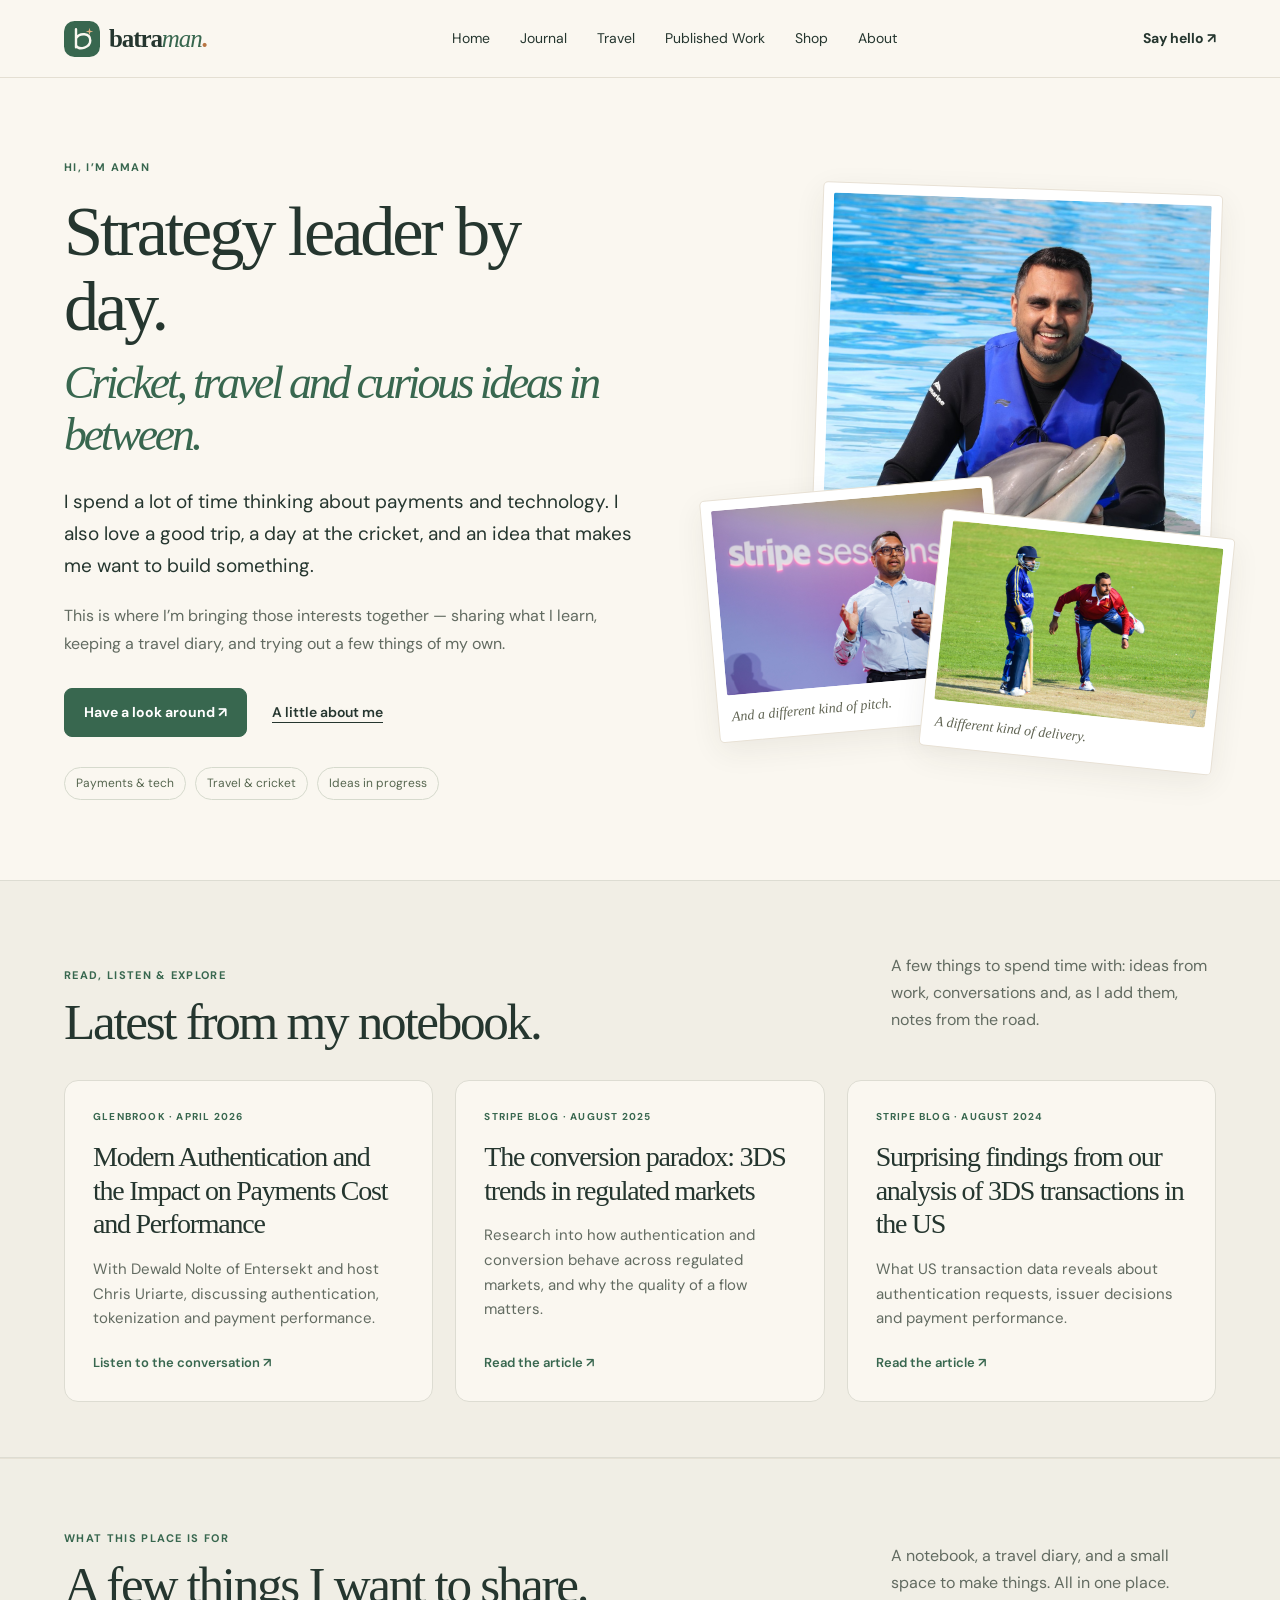
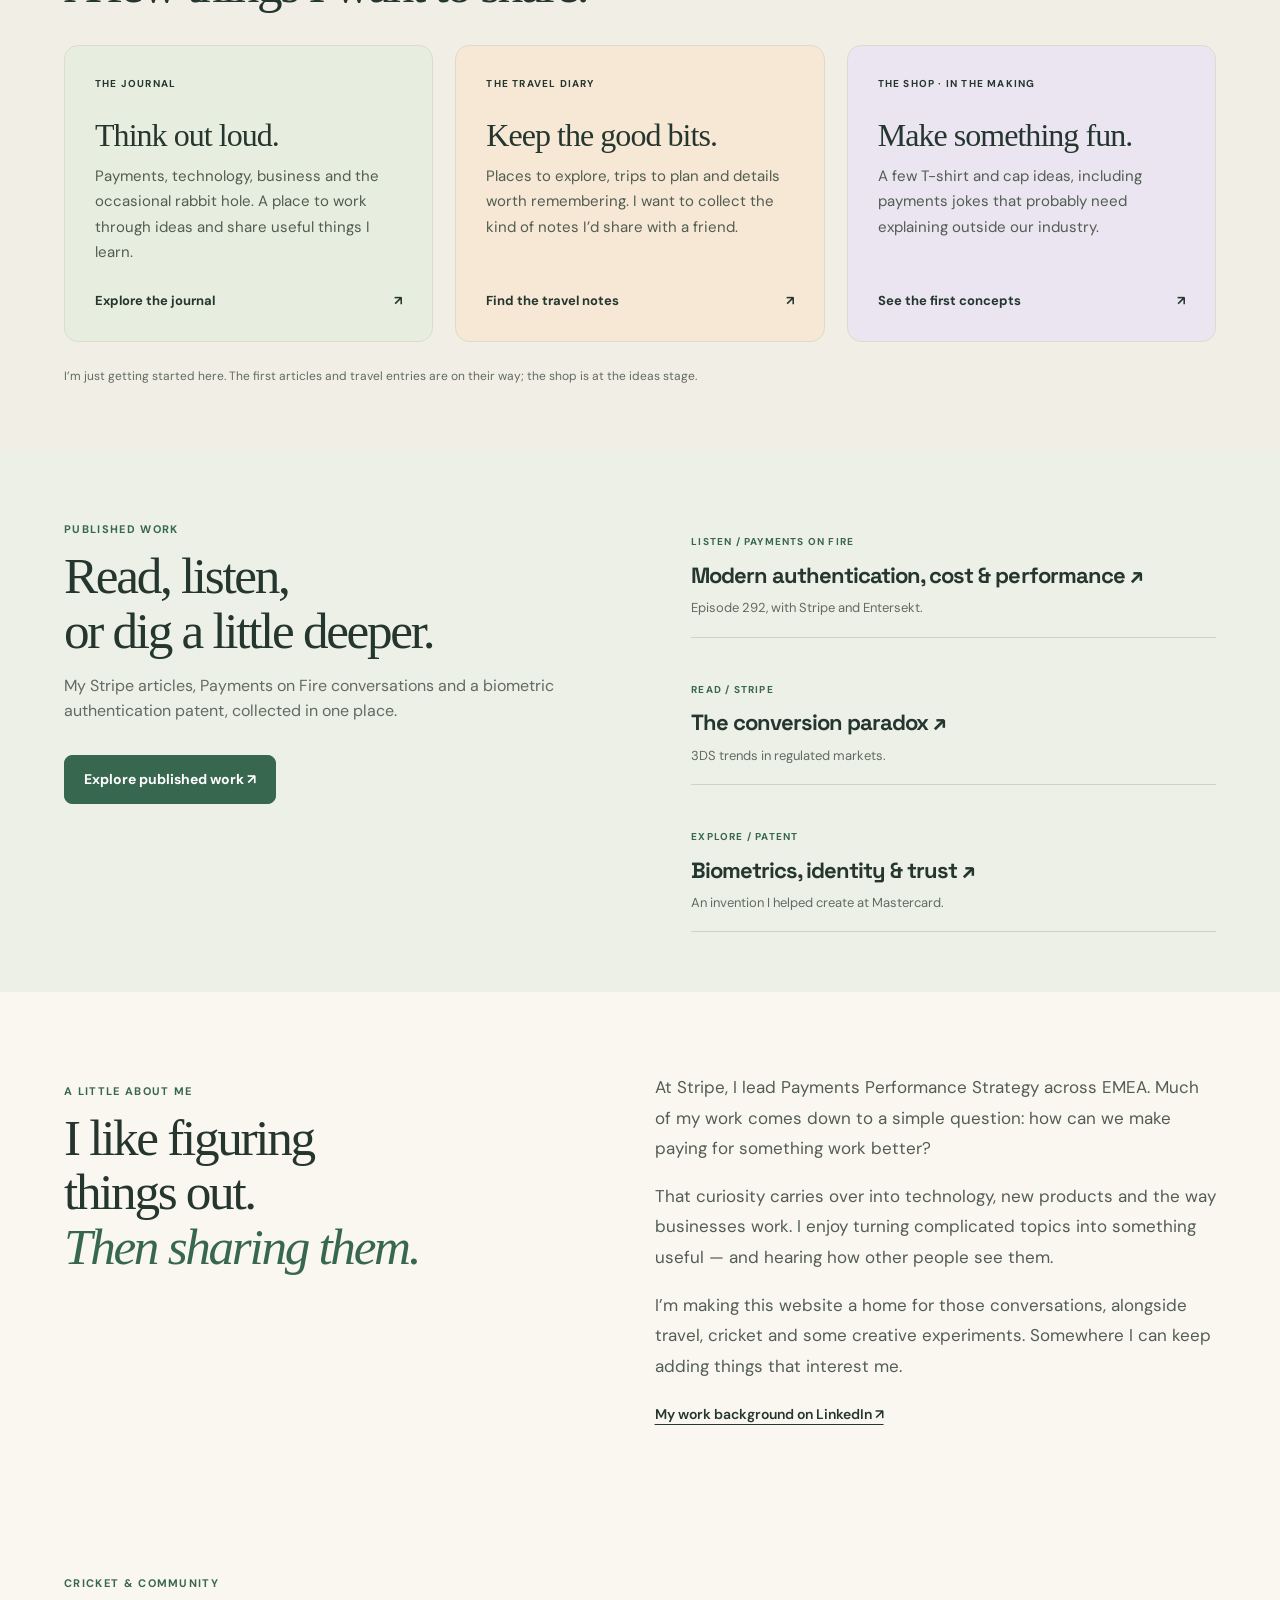
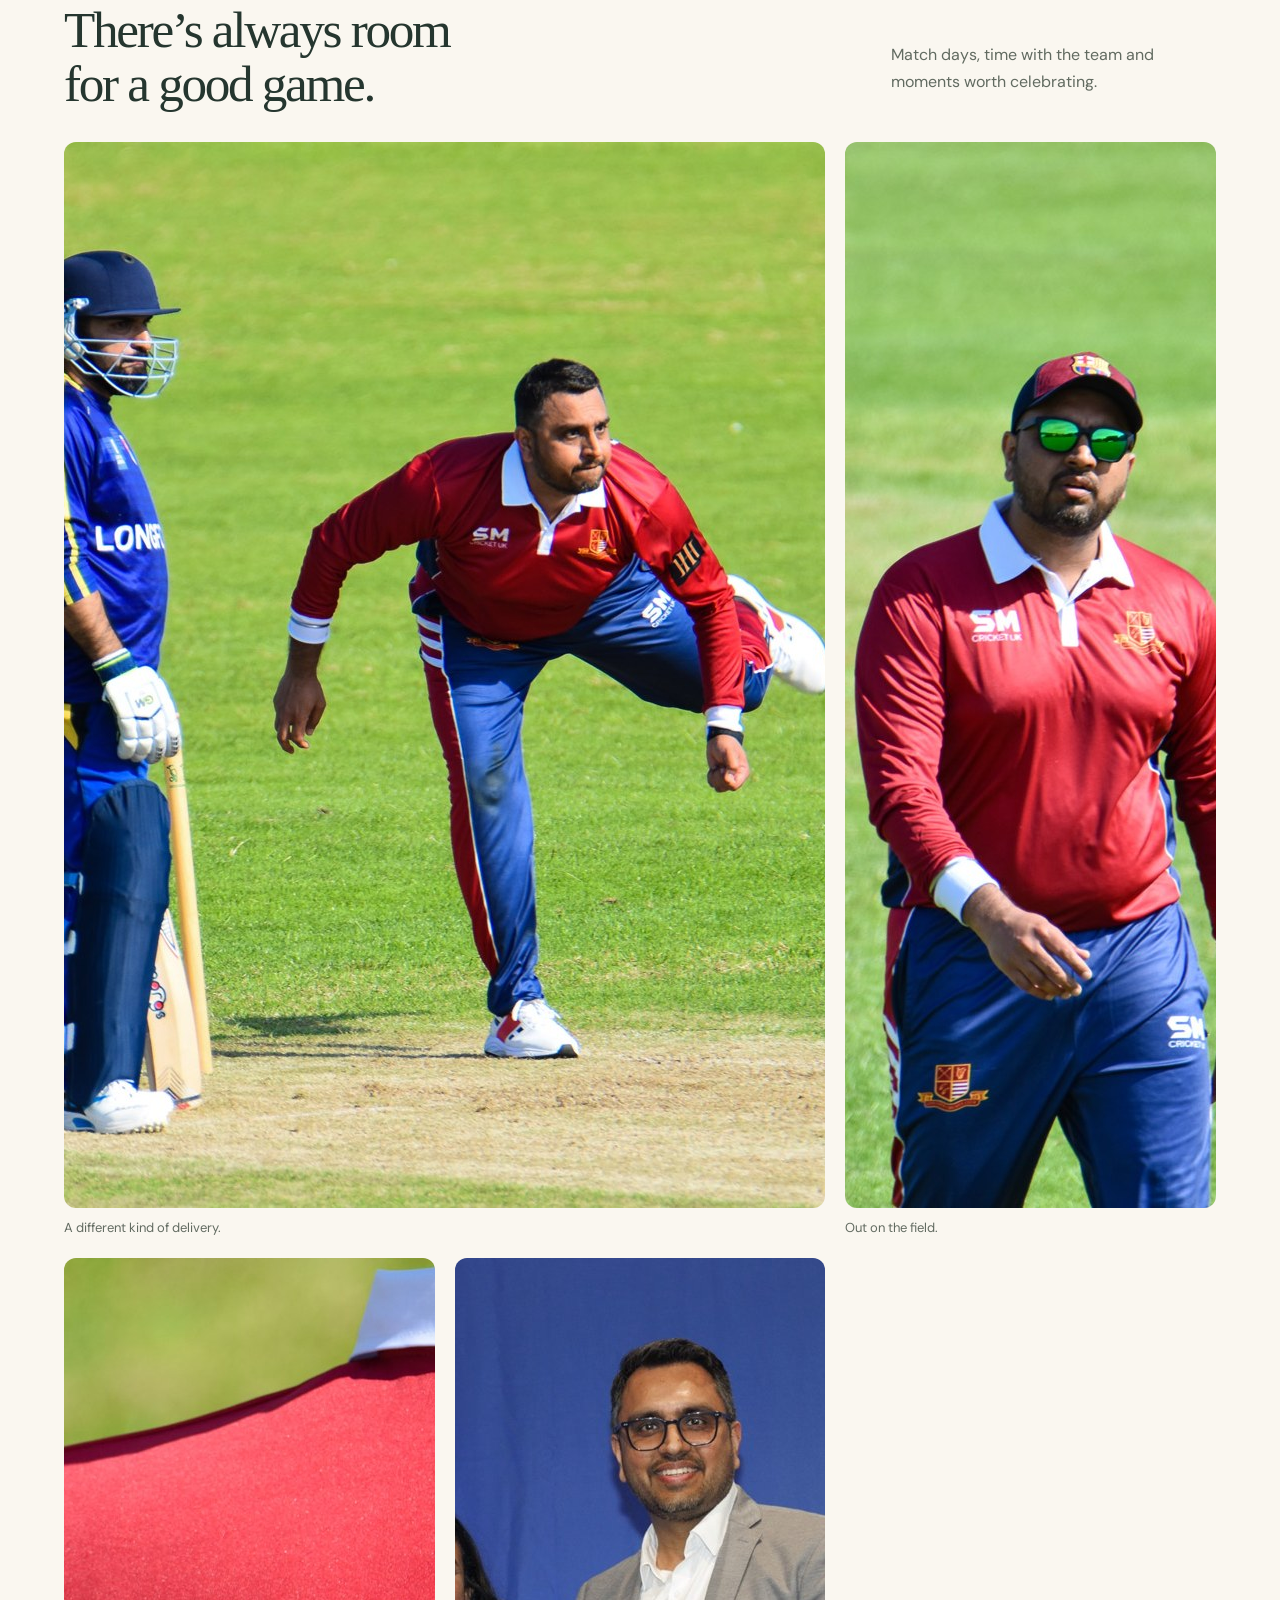
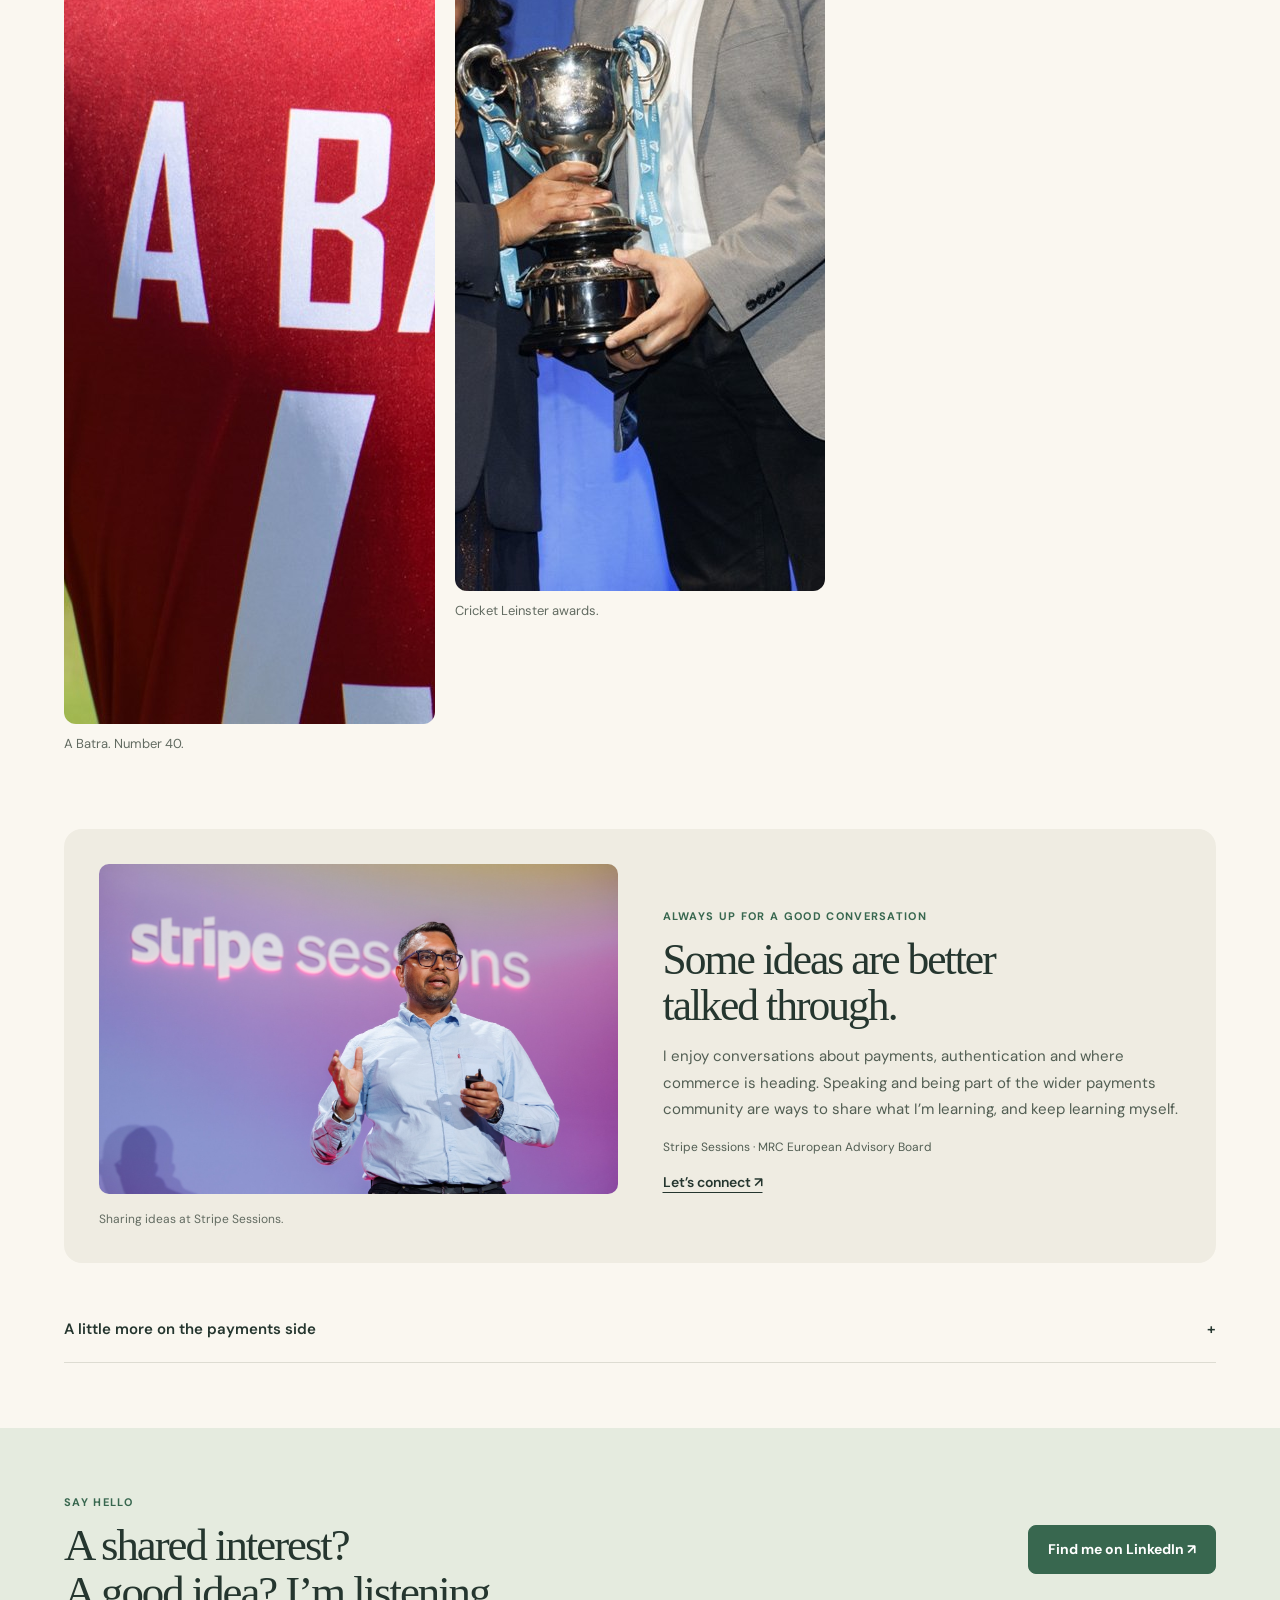
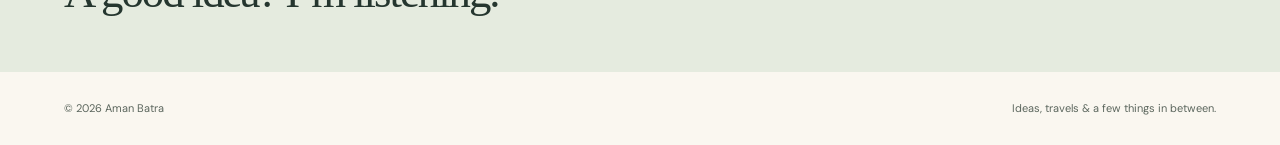
==== commit e567cfc4: "Add cricket bowling snapshot to homepage introduction" ====
--- a/index.html
+++ b/index.html
@@ -26,6 +26,7 @@
  </div>
  <div class="hello-photos">
   <figure class="casual-photo cricket-photo adventure-photo"><img src="assets/portugal-dolphins.jpg" alt="Aman meeting a dolphin during an experience in Portugal" width="1400" height="1051" fetchpriority="high"><figcaption>A memorable moment in Portugal.</figcaption></figure>
+  <figure class="casual-photo home-cricket-photo"><img src="assets/cricket-bowling.jpg" alt="Aman bowling during a cricket match" width="1600" height="1066"><figcaption>A different kind of delivery.</figcaption></figure>
   <figure class="casual-photo stage-photo"><img src="assets/speaking.jpg" alt="Aman speaking at Stripe Sessions" width="1600" height="1067"><figcaption>And a different kind of pitch.</figcaption></figure>
  </div>
 </section>
--- a/styles.css
+++ b/styles.css
@@ -104,3 +104,11 @@
 .hello-copy h1 .opening-tail{font-size:.65em;line-height:1.12;display:block;margin-top:14px}
 @media(max-width:900px){.notebook-grid{grid-template-columns:1fr 1fr}.notebook-card:last-child{grid-column:1/-1}}
 @media(max-width:650px){.latest-notebook{padding:40px 22px}.notebook-grid{grid-template-columns:1fr}.notebook-card:last-child{grid-column:auto}.notebook-card{padding:24px}}
+
+/* Three snapshots in the homepage introduction. */
+.hello-photos{padding-bottom:150px}
+.hello-photos .stage-photo{width:58%;bottom:30px;z-index:2}
+.home-cricket-photo{position:absolute;right:-8px;bottom:0;width:58%;transform:rotate(6deg);z-index:3}
+.home-cricket-photo img{height:180px;object-position:60% center}
+@media(max-width:900px){.hello-photos{padding-bottom:140px}.hello-photos .stage-photo{width:60%}.home-cricket-photo{right:-4px;width:59%}.home-cricket-photo img{height:150px}}
+@media(max-width:650px){.hello-photos{padding-bottom:140px}.hello-photos .stage-photo{width:59%;bottom:35px}.home-cricket-photo{right:0;width:58%}.home-cricket-photo img{height:145px}}
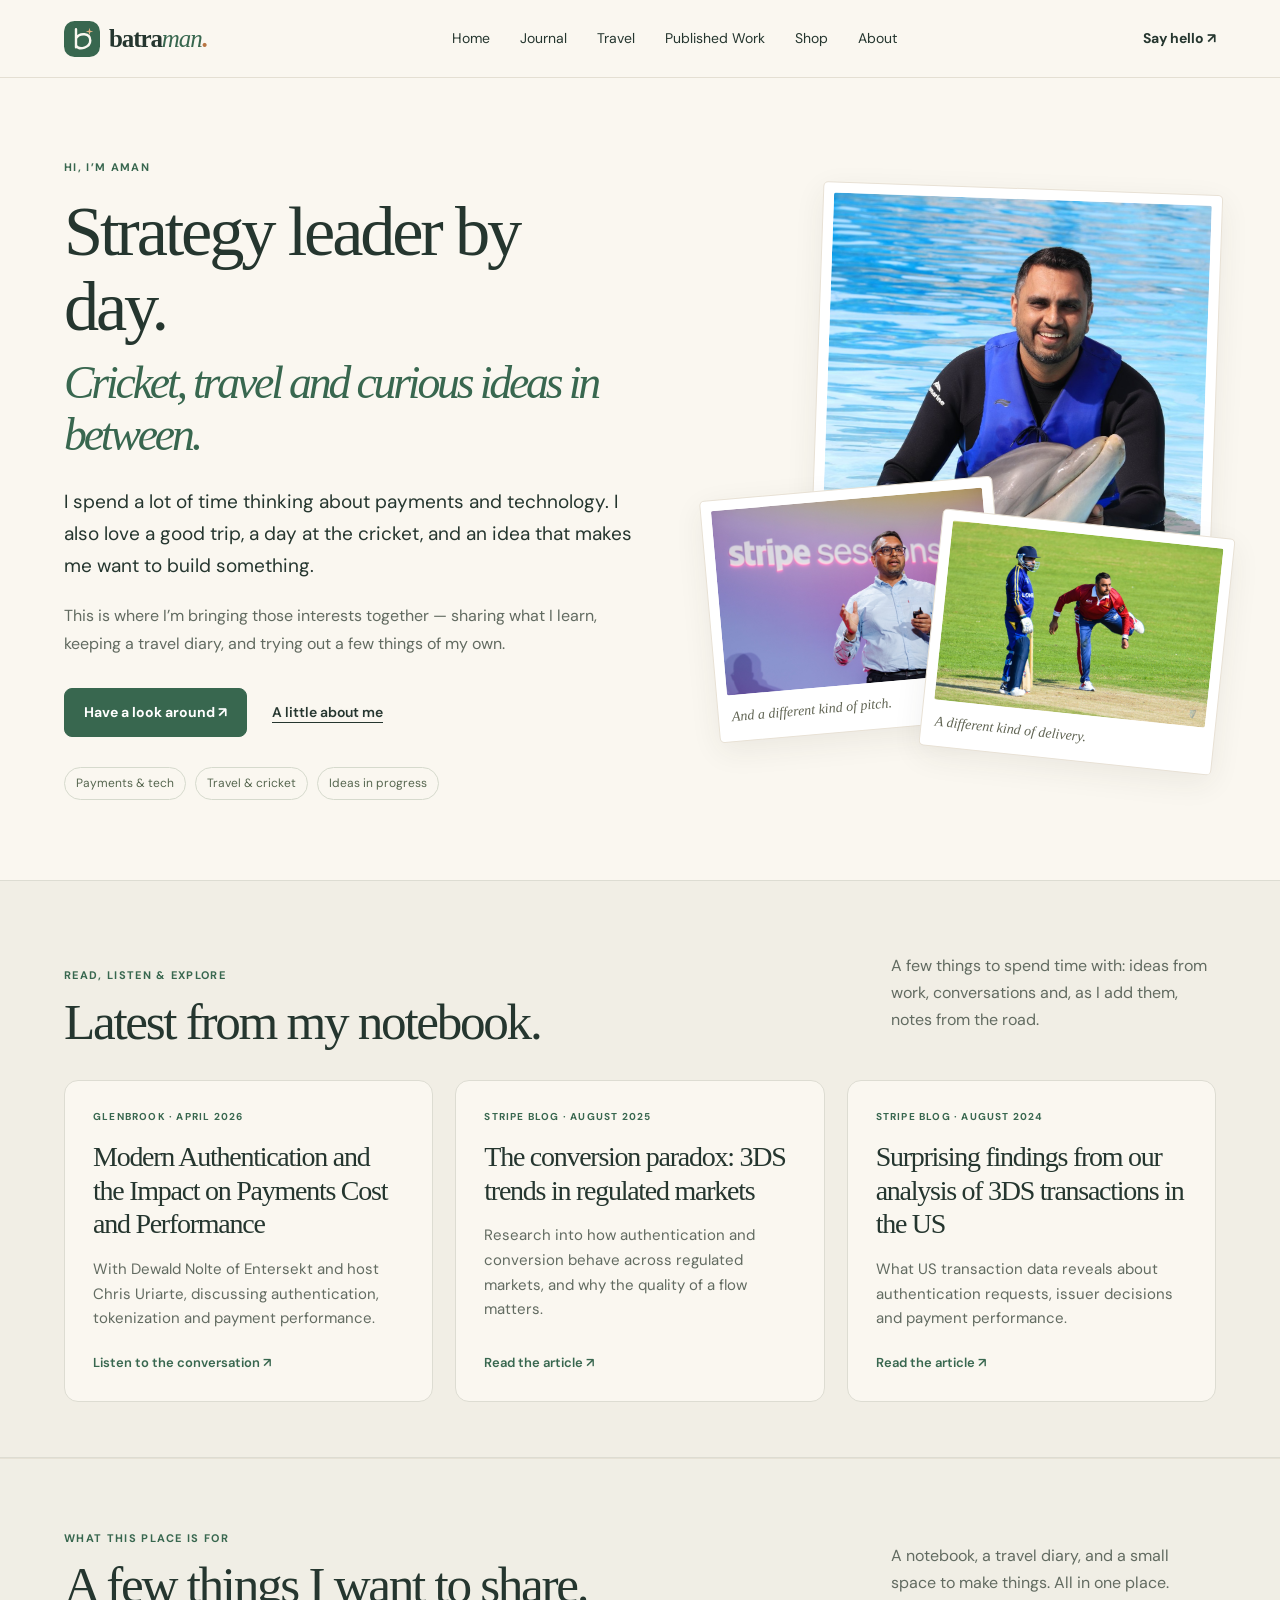
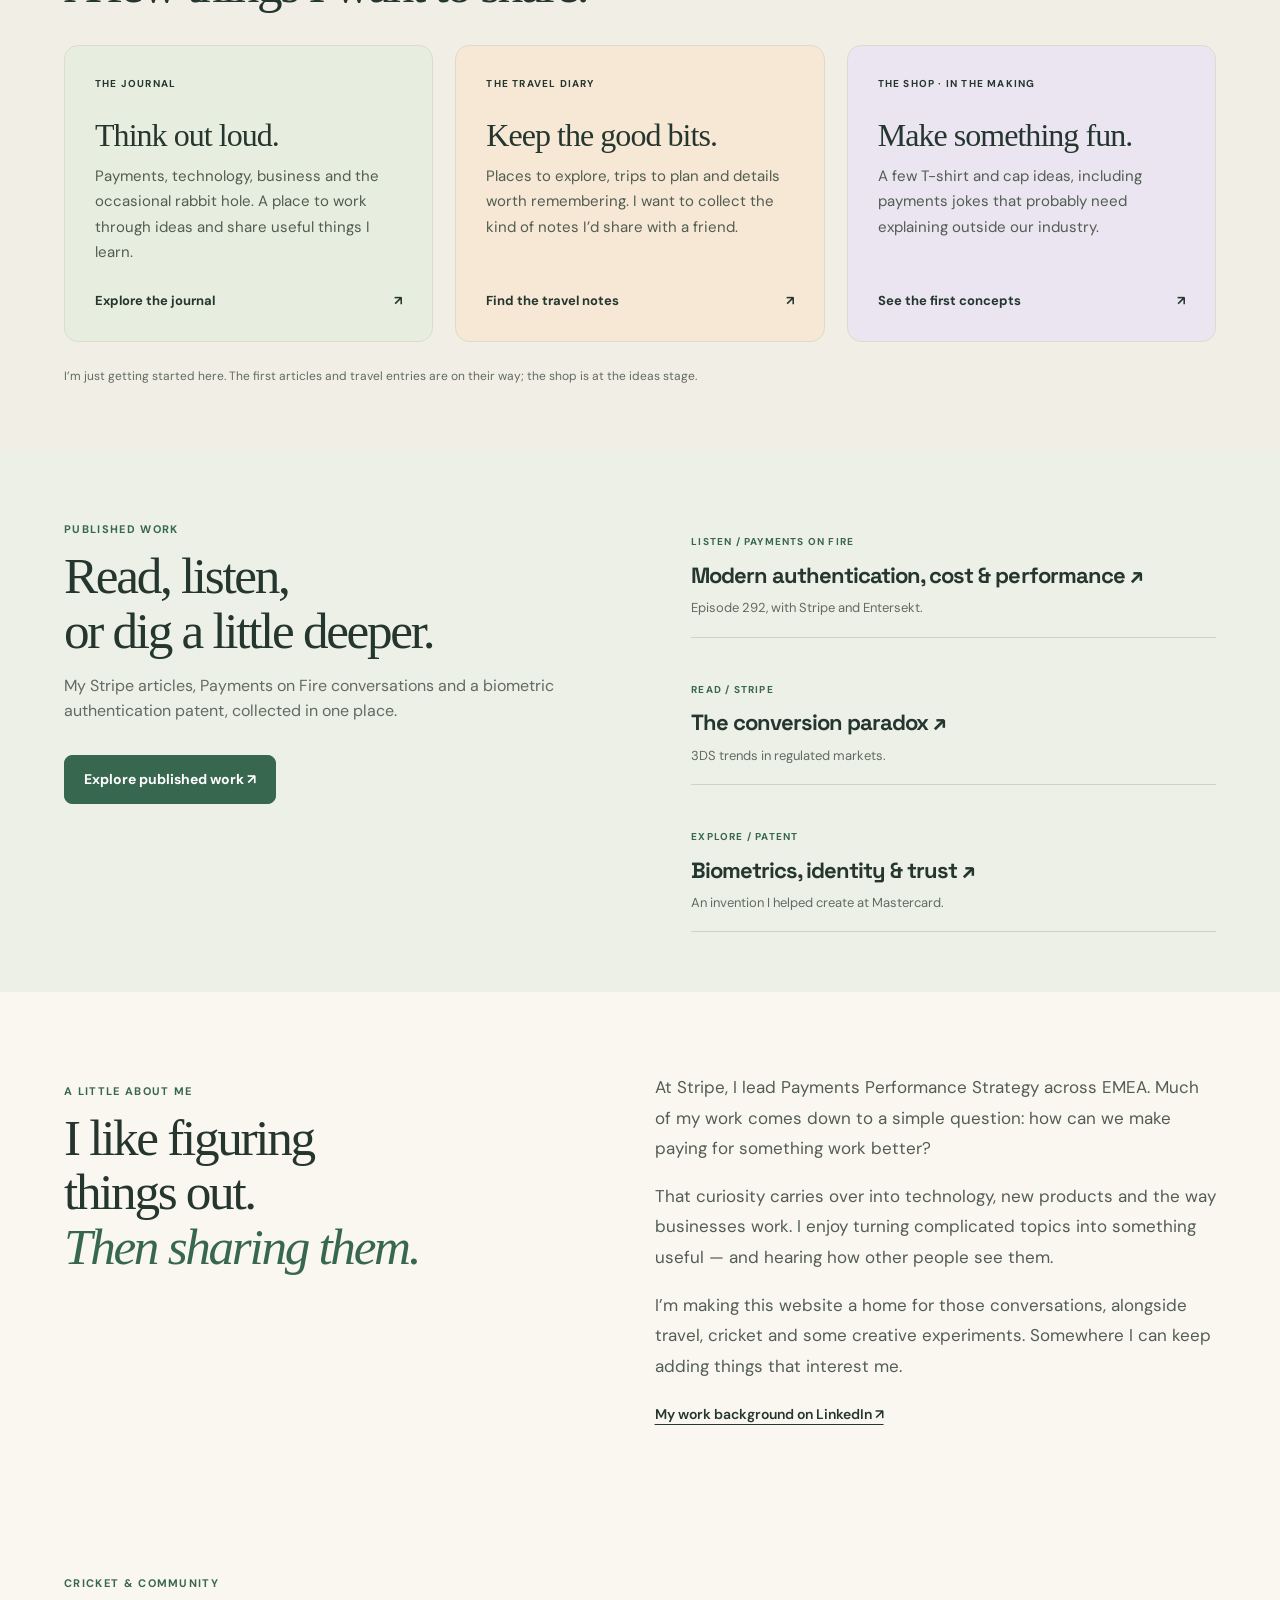
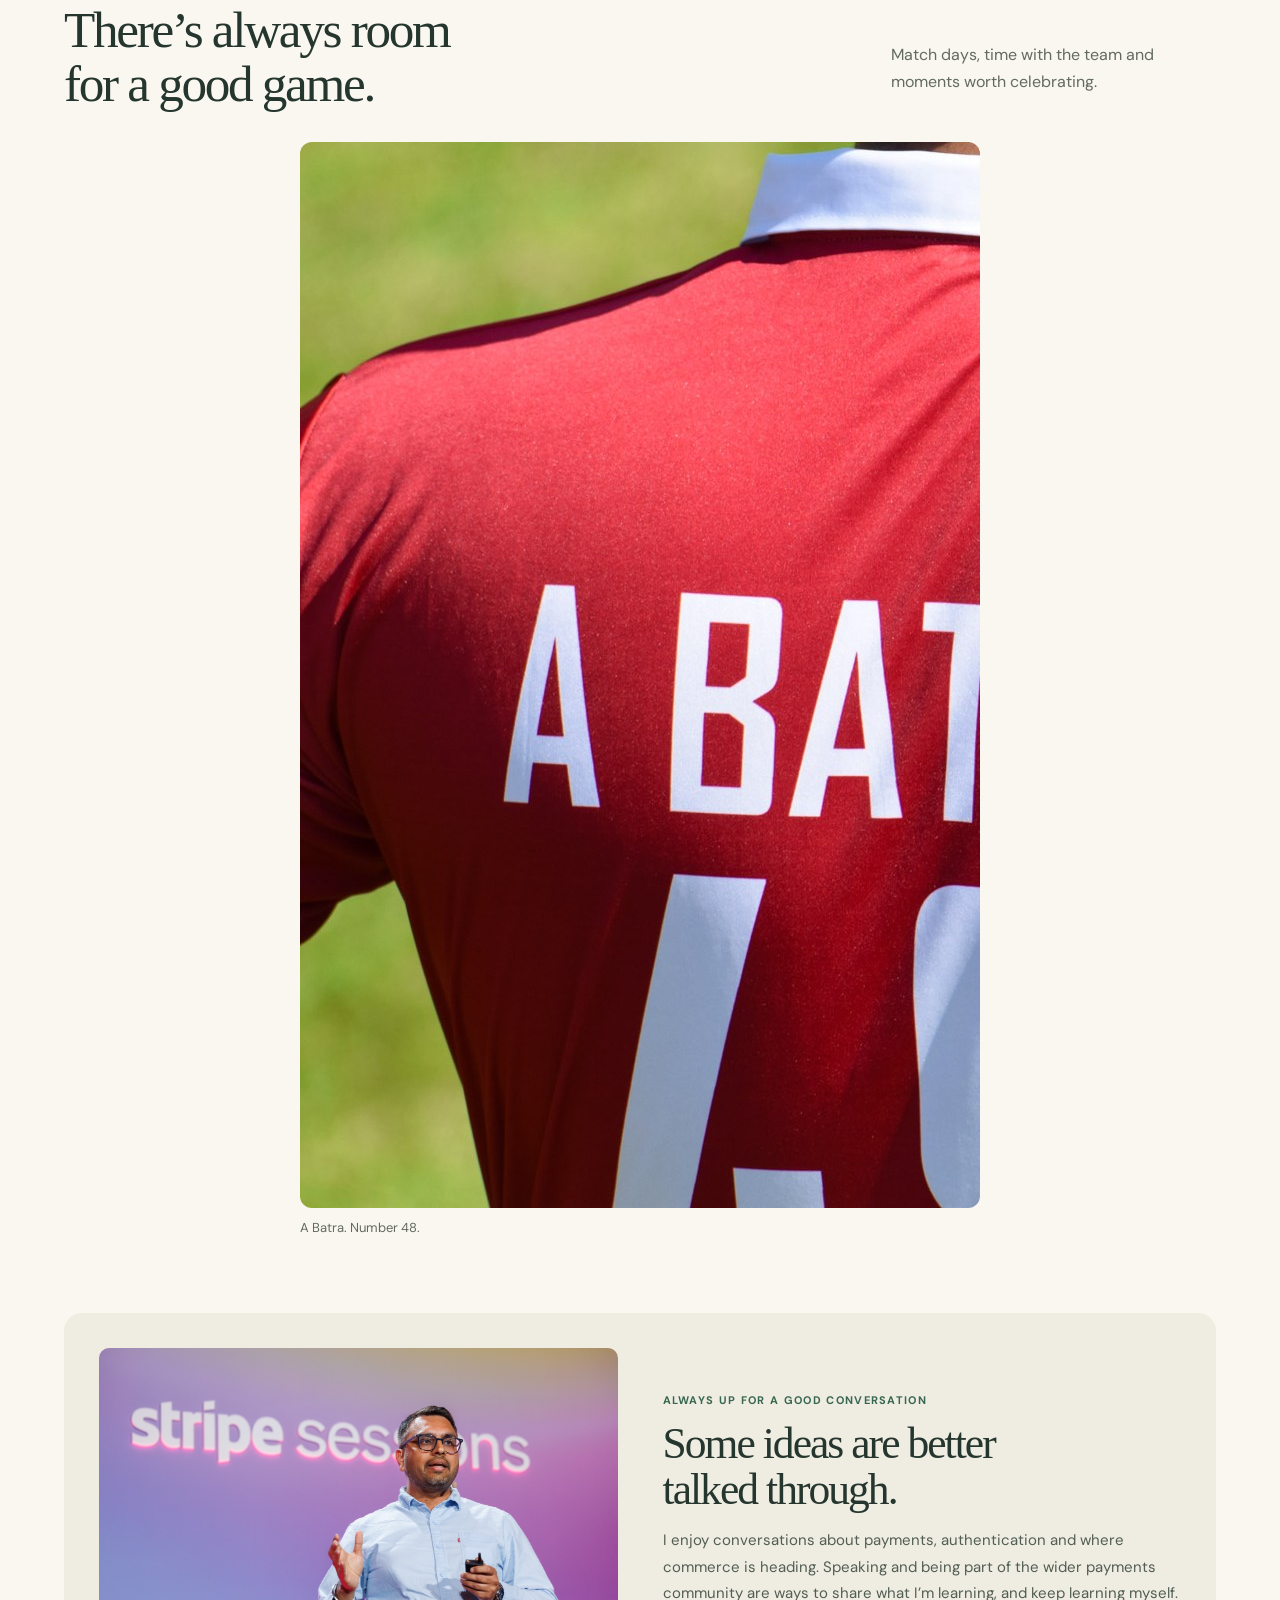
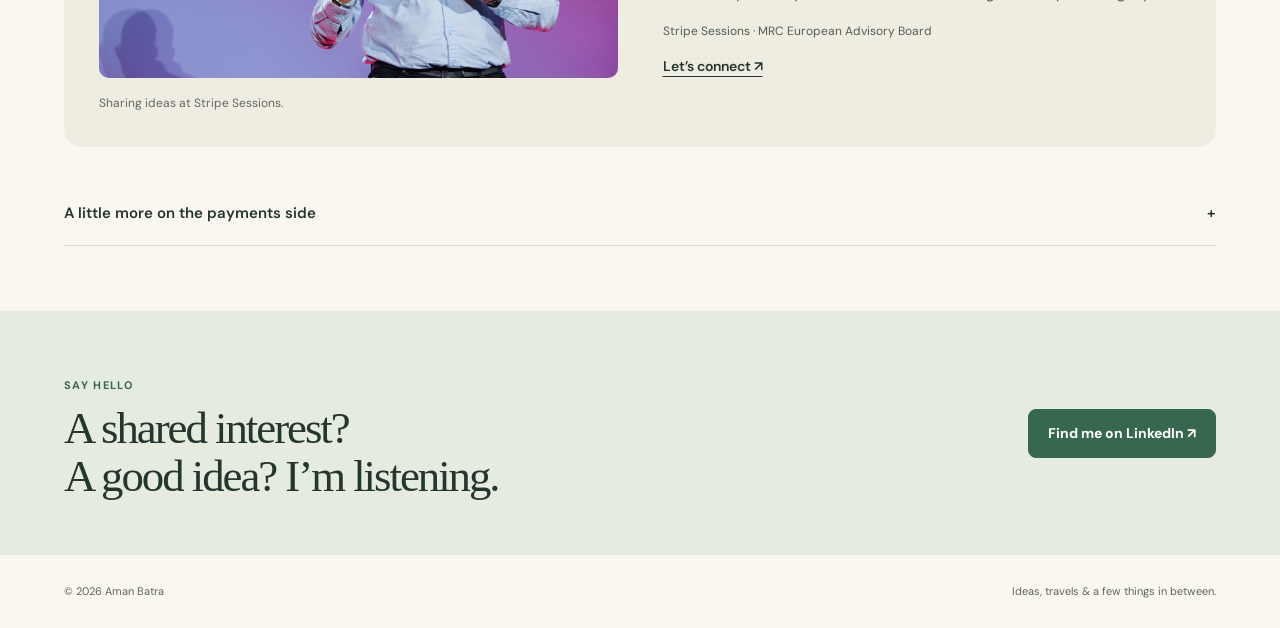
==== commit 83a17905: "Keep single jersey photo in Cricket and Community and correct number to 48" ====
--- a/index.html
+++ b/index.html
@@ -45,7 +45,7 @@
  <div><p class="eyebrow">A LITTLE ABOUT ME</p><h2>I like figuring<br>things out.<br><em>Then sharing them.</em></h2></div>
  <div class="about-prose"><p>At Stripe, I lead Payments Performance Strategy across EMEA. Much of my work comes down to a simple question: how can we make paying for something work better?</p><p>That curiosity carries over into technology, new products and the way businesses work. I enjoy turning complicated topics into something useful — and hearing how other people see them.</p><p>I’m making this website a home for those conversations, alongside travel, cricket and some creative experiments. Somewhere I can keep adding things that interest me.</p><a class="text-link" href="https://www.linkedin.com/in/batraman/" target="_blank" rel="noopener">My work background on LinkedIn ↗</a></div>
 </section>
-<section class="cricket-community" aria-labelledby="cricket-title"><div class="section-heading"><div><p class="eyebrow">CRICKET &amp; COMMUNITY</p><h2 id="cricket-title">There’s always room<br>for a good game.</h2></div><p>Match days, time with the team and moments worth celebrating.</p></div><div class="cricket-gallery"><figure class="cricket-action-feature"><img src="assets/cricket-bowling.jpg" alt="Aman bowling during a cricket match" loading="lazy" width="1600" height="1066"><figcaption>A different kind of delivery.</figcaption></figure><figure><img src="assets/cricket-on-field.jpg" alt="Aman on the cricket field in his red and blue kit" loading="lazy" width="1600" height="1066"><figcaption>Out on the field.</figcaption></figure><figure><img src="assets/cricket-jersey.jpg" alt="The back of Aman’s cricket jersey with A BATRA and number 40" loading="lazy" width="1600" height="1066"><figcaption>A Batra. Number 40.</figcaption></figure><figure><img src="assets/cricket-leinster-awards.jpg" alt="Aman receiving a trophy at the Cricket Leinster awards" loading="lazy" width="1400" height="933"><figcaption>Cricket Leinster awards.</figcaption></figure></div></section>
+<section class="cricket-community" aria-labelledby="cricket-title"><div class="section-heading"><div><p class="eyebrow">CRICKET &amp; COMMUNITY</p><h2 id="cricket-title">There’s always room<br>for a good game.</h2></div><p>Match days, time with the team and moments worth celebrating.</p></div><div class="cricket-gallery" style="grid-template-columns:minmax(0,680px);justify-content:center"><figure><img src="assets/cricket-jersey.jpg" alt="The back of Aman’s cricket jersey with A BATRA and number 48" loading="lazy" width="1600" height="1066"><figcaption>A Batra. Number 48.</figcaption></figure></div></section>
 <section id="speaking" class="conversation-section">
  <figure><img src="assets/speaking.jpg" alt="Aman sharing payments ideas on stage at Stripe Sessions" loading="lazy" width="1600" height="1067"><figcaption>Sharing ideas at Stripe Sessions.</figcaption></figure>
  <div><p class="eyebrow">ALWAYS UP FOR A GOOD CONVERSATION</p><h2>Some ideas are better<br>talked through.</h2><p>I enjoy conversations about payments, authentication and where commerce is heading. Speaking and being part of the wider payments community are ways to share what I’m learning, and keep learning myself.</p><p class="community-note">Stripe Sessions · MRC European Advisory Board</p><a class="text-link" href="https://www.linkedin.com/in/batraman/" target="_blank" rel="noopener">Let’s connect ↗</a></div>
--- a/styles.css
+++ b/styles.css
@@ -112,3 +112,10 @@
 .home-cricket-photo img{height:180px;object-position:60% center}
 @media(max-width:900px){.hello-photos{padding-bottom:140px}.hello-photos .stage-photo{width:60%}.home-cricket-photo{right:-4px;width:59%}.home-cricket-photo img{height:150px}}
 @media(max-width:650px){.hello-photos{padding-bottom:140px}.hello-photos .stage-photo{width:59%;bottom:35px}.home-cricket-photo{right:0;width:58%}.home-cricket-photo img{height:145px}}
+
+/* Approved Payments Nerd collection previews. */
+.shop-page .shop-preview{height:270px;background:#eee8db;overflow:hidden;position:relative}
+.shop-page .shop-preview .cms-cover{width:100%;height:100%;object-fit:contain;margin:0;border-radius:0}
+.shop-page .cap-preview-card .shop-preview .cms-cover{width:300%;max-width:none;position:absolute;right:0;height:auto;top:50%;transform:translateY(-50%)}
+.shop-page .product-info .cms-body a{font-size:14px}
+@media(max-width:650px){.shop-page .shop-preview{height:280px}}
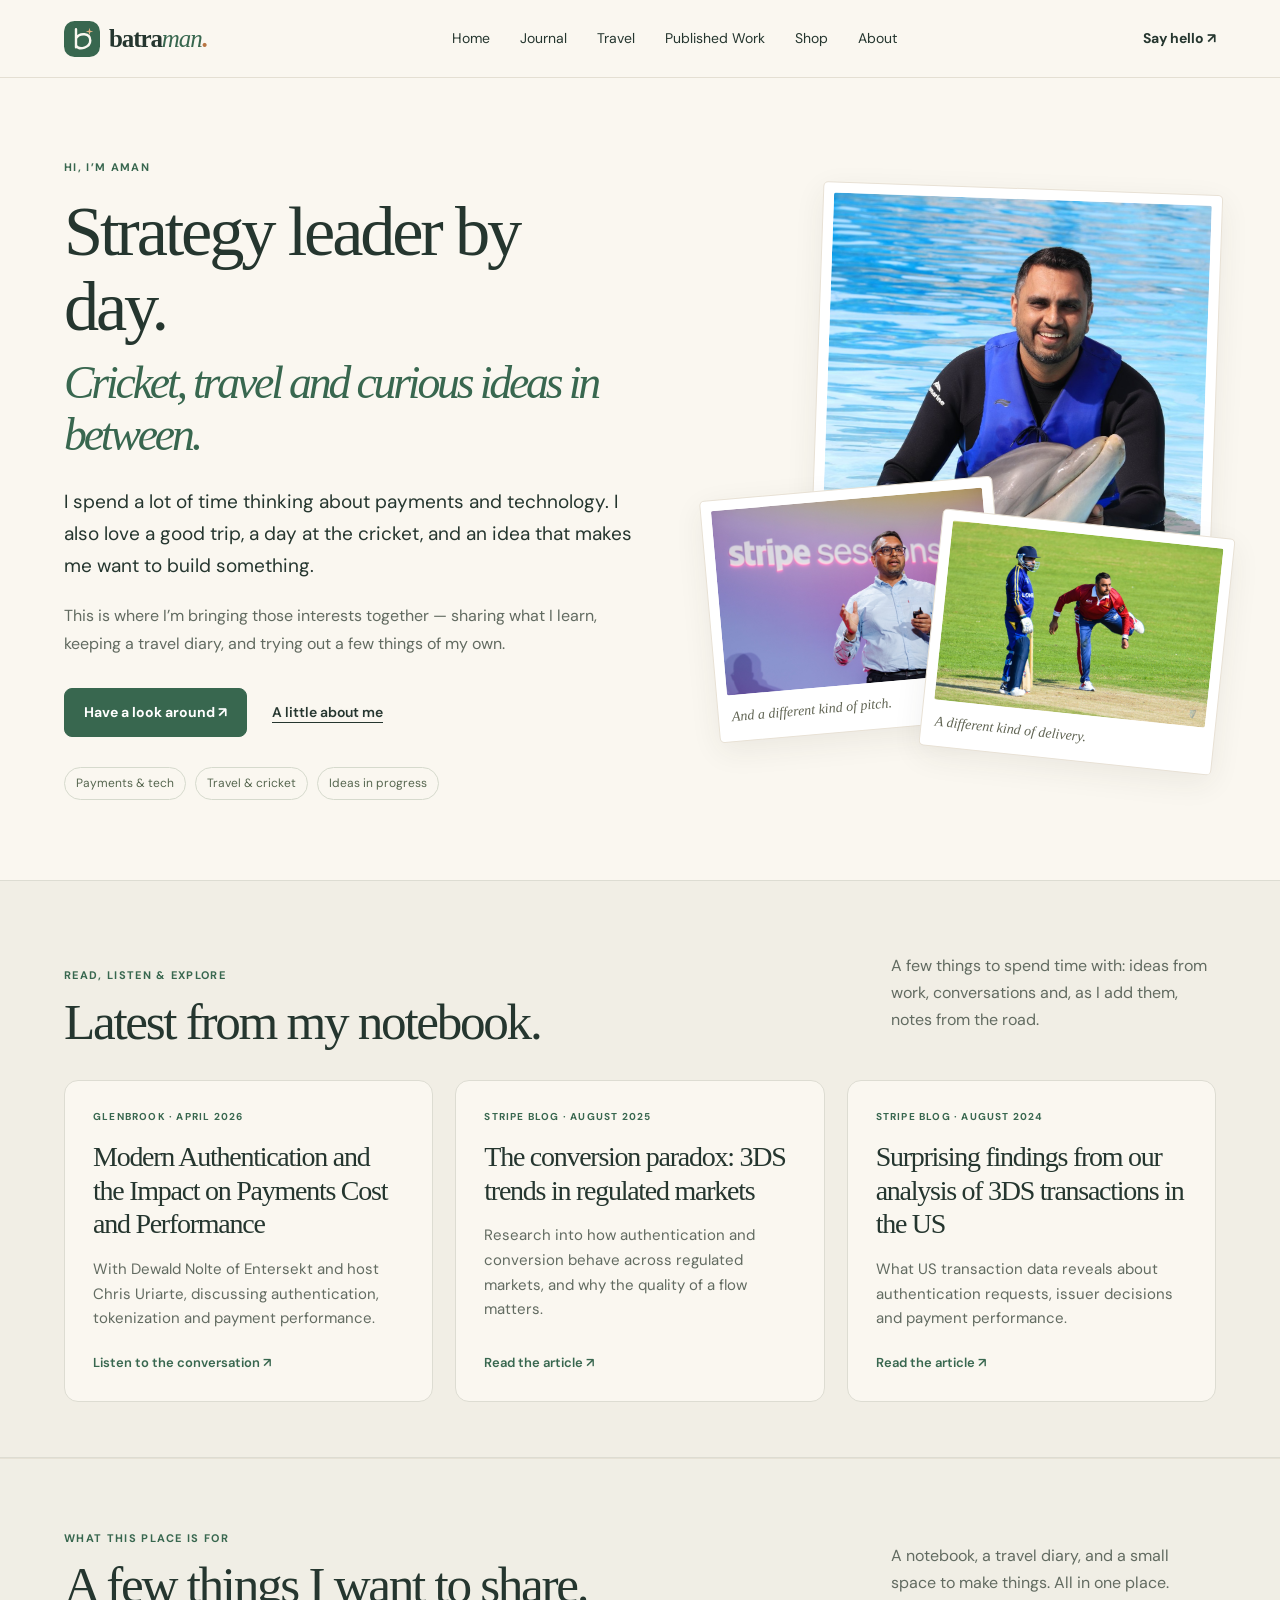
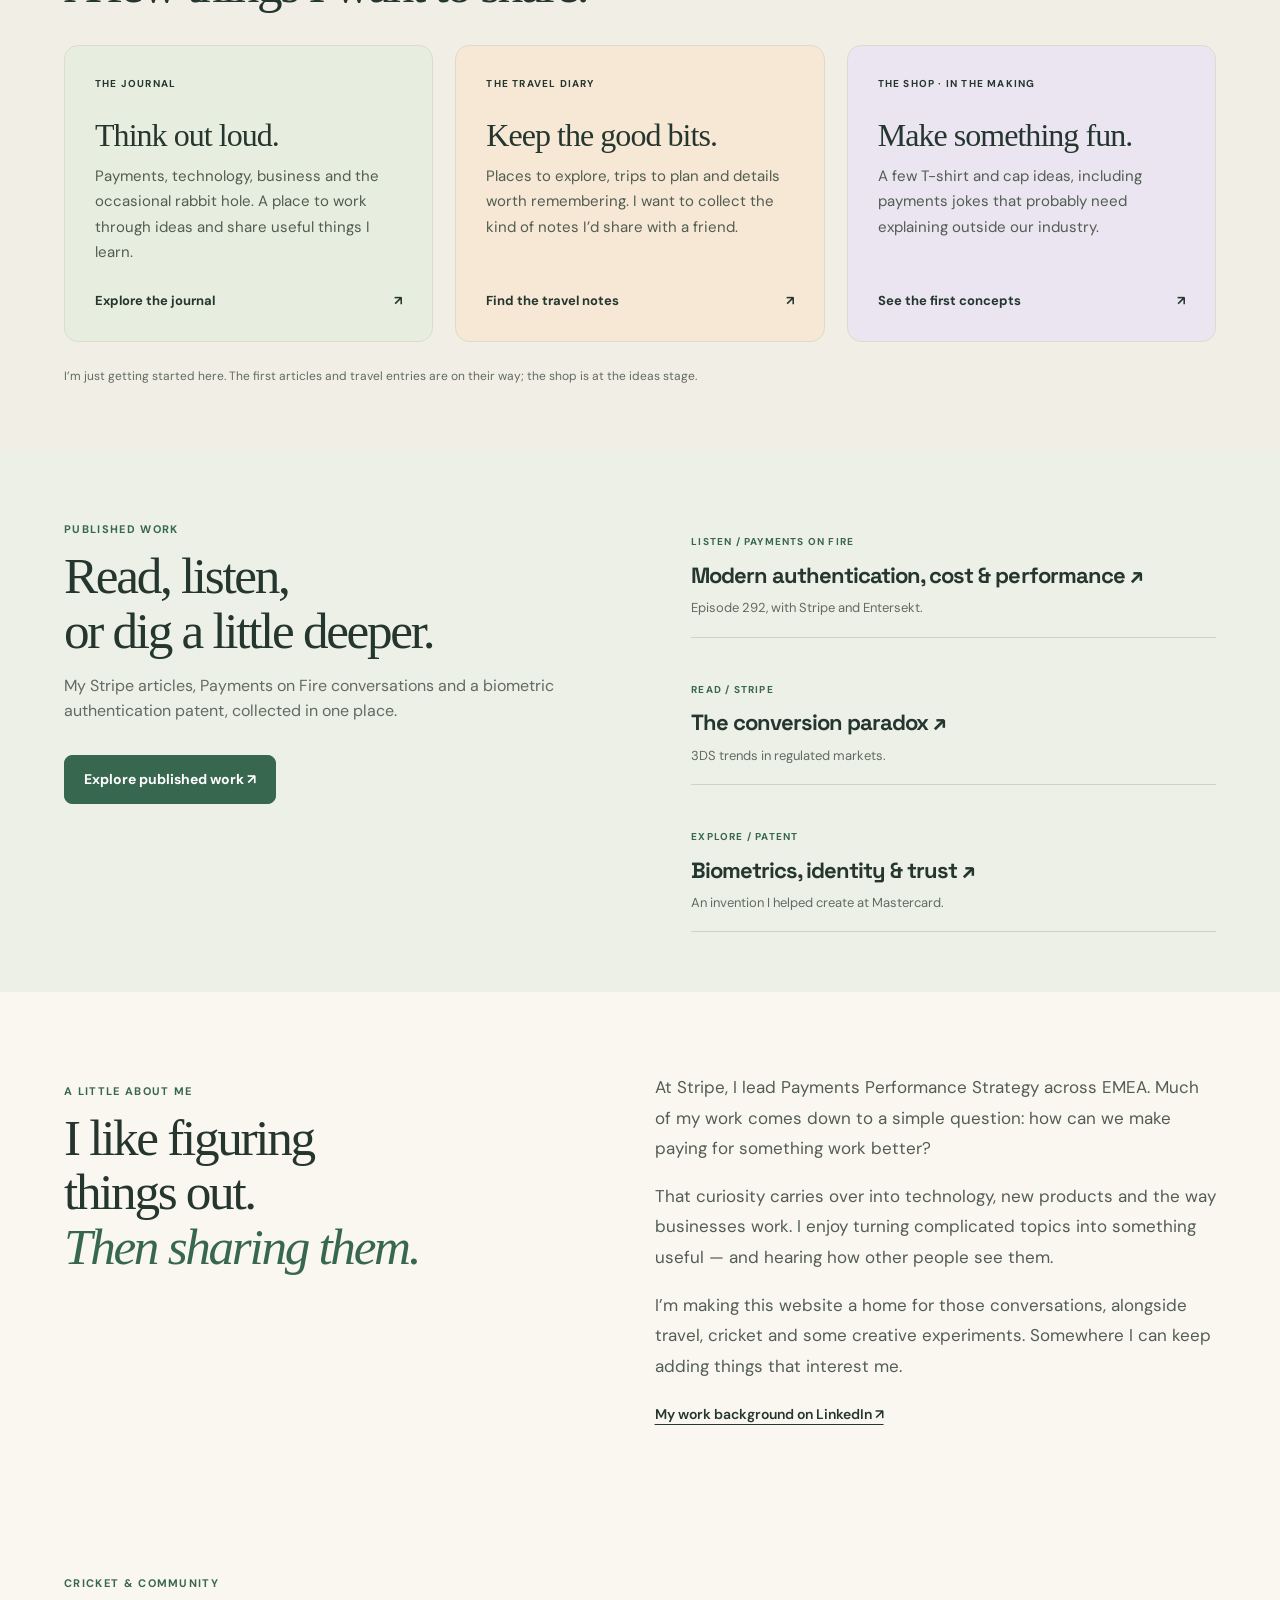
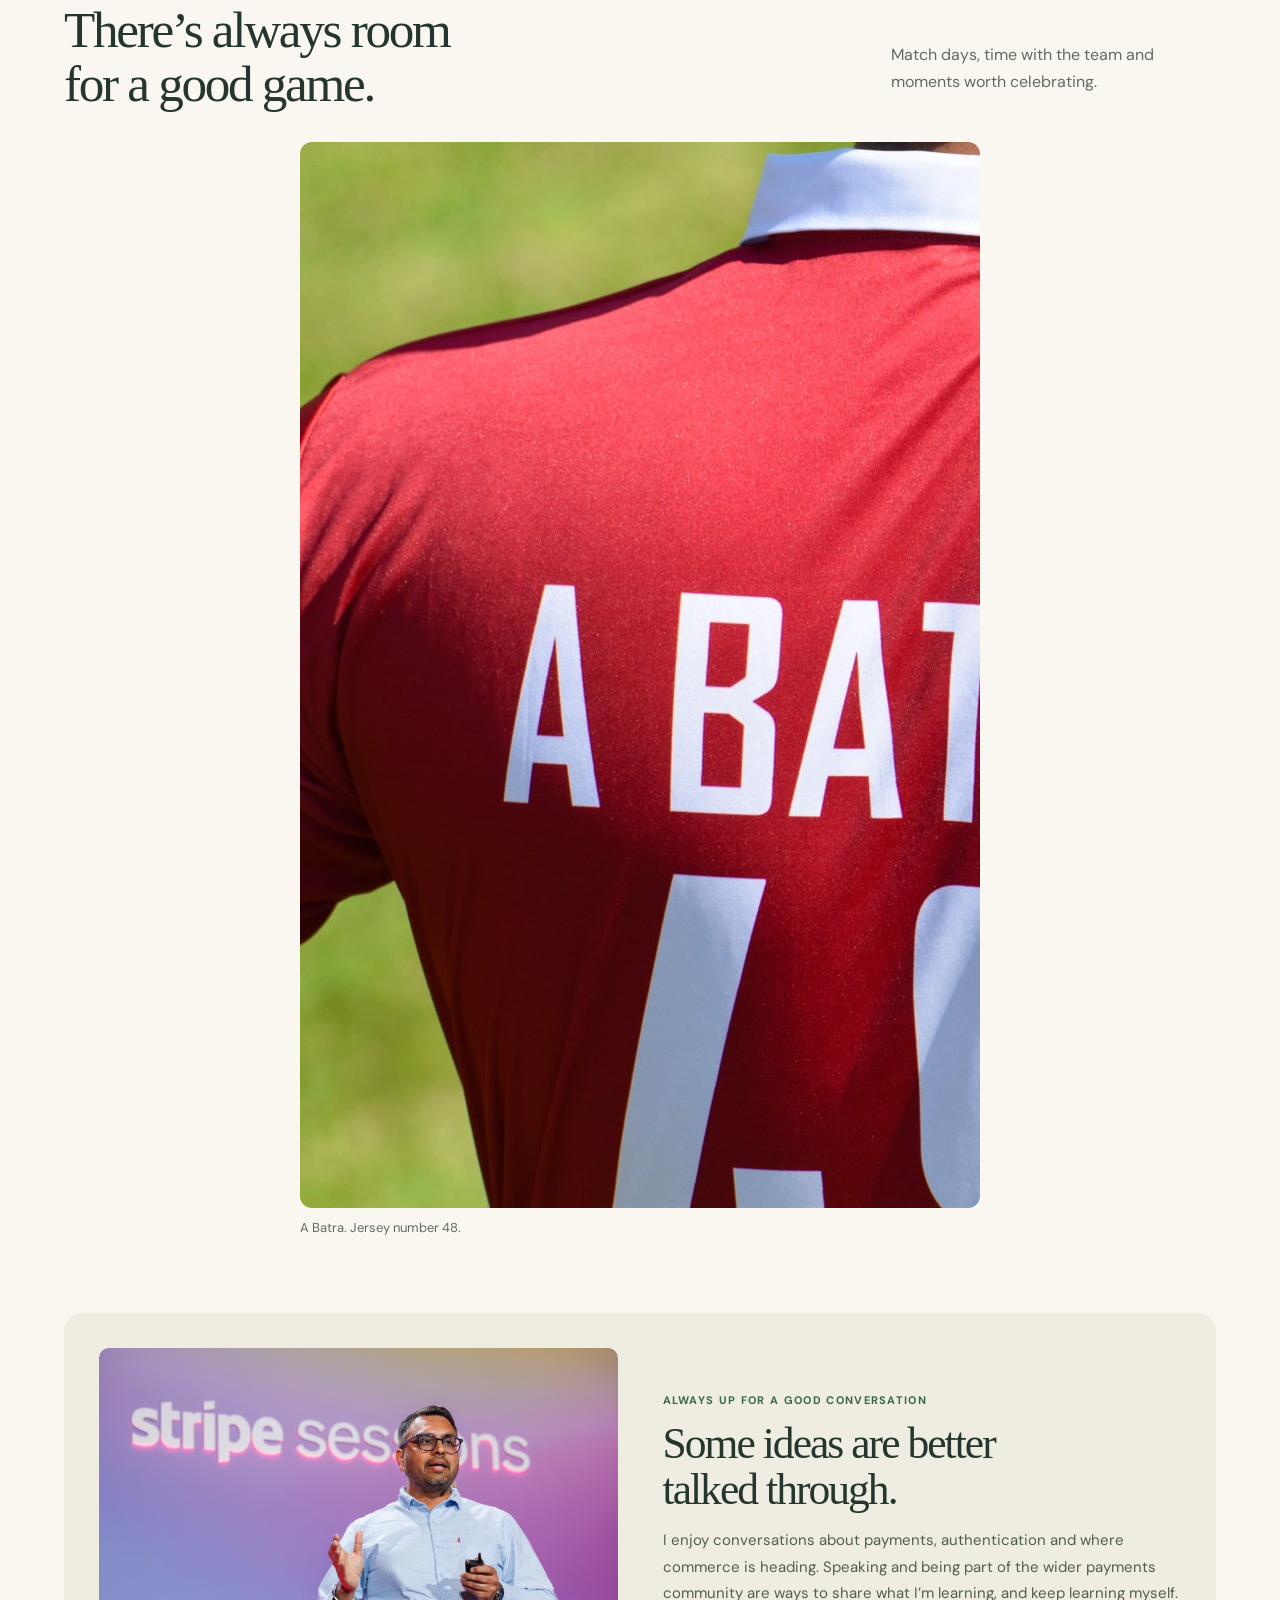
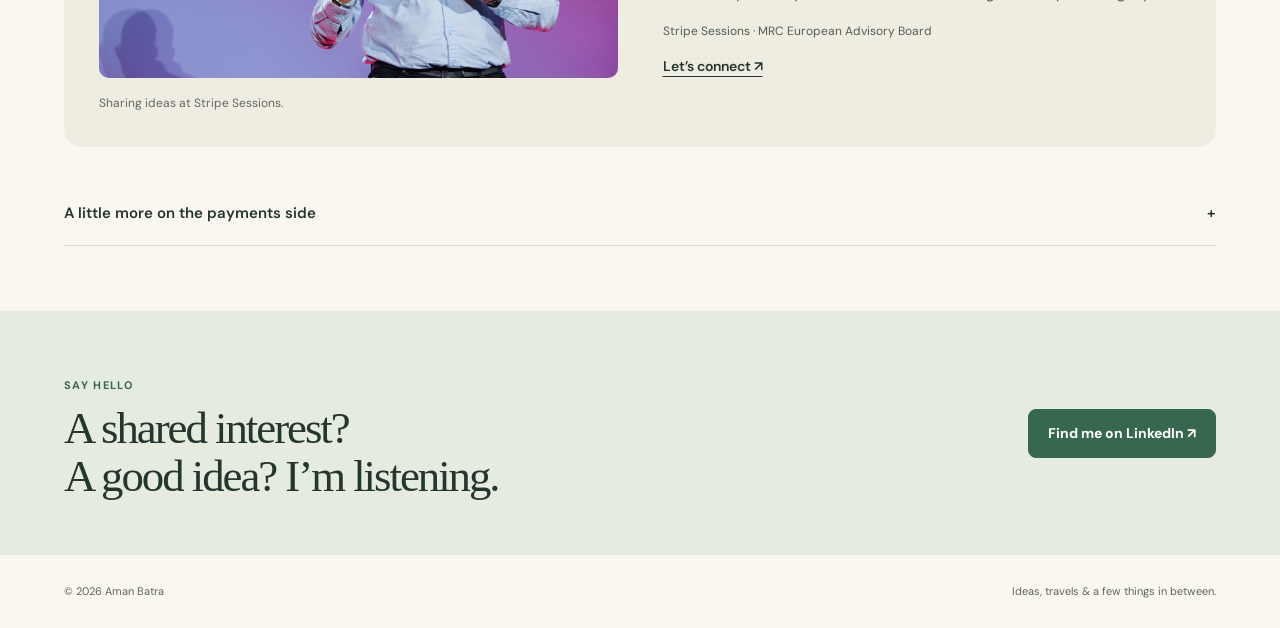
==== commit e3a02d18: "Publish single cricket jersey photo with correct number 48" ====
--- a/index.html
+++ b/index.html
@@ -45,7 +45,7 @@
  <div><p class="eyebrow">A LITTLE ABOUT ME</p><h2>I like figuring<br>things out.<br><em>Then sharing them.</em></h2></div>
  <div class="about-prose"><p>At Stripe, I lead Payments Performance Strategy across EMEA. Much of my work comes down to a simple question: how can we make paying for something work better?</p><p>That curiosity carries over into technology, new products and the way businesses work. I enjoy turning complicated topics into something useful — and hearing how other people see them.</p><p>I’m making this website a home for those conversations, alongside travel, cricket and some creative experiments. Somewhere I can keep adding things that interest me.</p><a class="text-link" href="https://www.linkedin.com/in/batraman/" target="_blank" rel="noopener">My work background on LinkedIn ↗</a></div>
 </section>
-<section class="cricket-community" aria-labelledby="cricket-title"><div class="section-heading"><div><p class="eyebrow">CRICKET &amp; COMMUNITY</p><h2 id="cricket-title">There’s always room<br>for a good game.</h2></div><p>Match days, time with the team and moments worth celebrating.</p></div><div class="cricket-gallery" style="grid-template-columns:minmax(0,680px);justify-content:center"><figure><img src="assets/cricket-jersey.jpg" alt="The back of Aman’s cricket jersey with A BATRA and number 48" loading="lazy" width="1600" height="1066"><figcaption>A Batra. Number 48.</figcaption></figure></div></section>
+<section class="cricket-community" aria-labelledby="cricket-title"><div class="section-heading"><div><p class="eyebrow">CRICKET &amp; COMMUNITY</p><h2 id="cricket-title">There’s always room<br>for a good game.</h2></div><p>Match days, time with the team and moments worth celebrating.</p></div><div class="cricket-gallery" style="grid-template-columns:minmax(0,680px);justify-content:center"><figure><img src="assets/cricket-jersey.jpg" alt="The back of Aman’s cricket jersey with A BATRA and number 48" loading="lazy" width="1600" height="1066"><figcaption>A Batra. Jersey number 48.</figcaption></figure></div></section>
 <section id="speaking" class="conversation-section">
  <figure><img src="assets/speaking.jpg" alt="Aman sharing payments ideas on stage at Stripe Sessions" loading="lazy" width="1600" height="1067"><figcaption>Sharing ideas at Stripe Sessions.</figcaption></figure>
  <div><p class="eyebrow">ALWAYS UP FOR A GOOD CONVERSATION</p><h2>Some ideas are better<br>talked through.</h2><p>I enjoy conversations about payments, authentication and where commerce is heading. Speaking and being part of the wider payments community are ways to share what I’m learning, and keep learning myself.</p><p class="community-note">Stripe Sessions · MRC European Advisory Board</p><a class="text-link" href="https://www.linkedin.com/in/batraman/" target="_blank" rel="noopener">Let’s connect ↗</a></div>
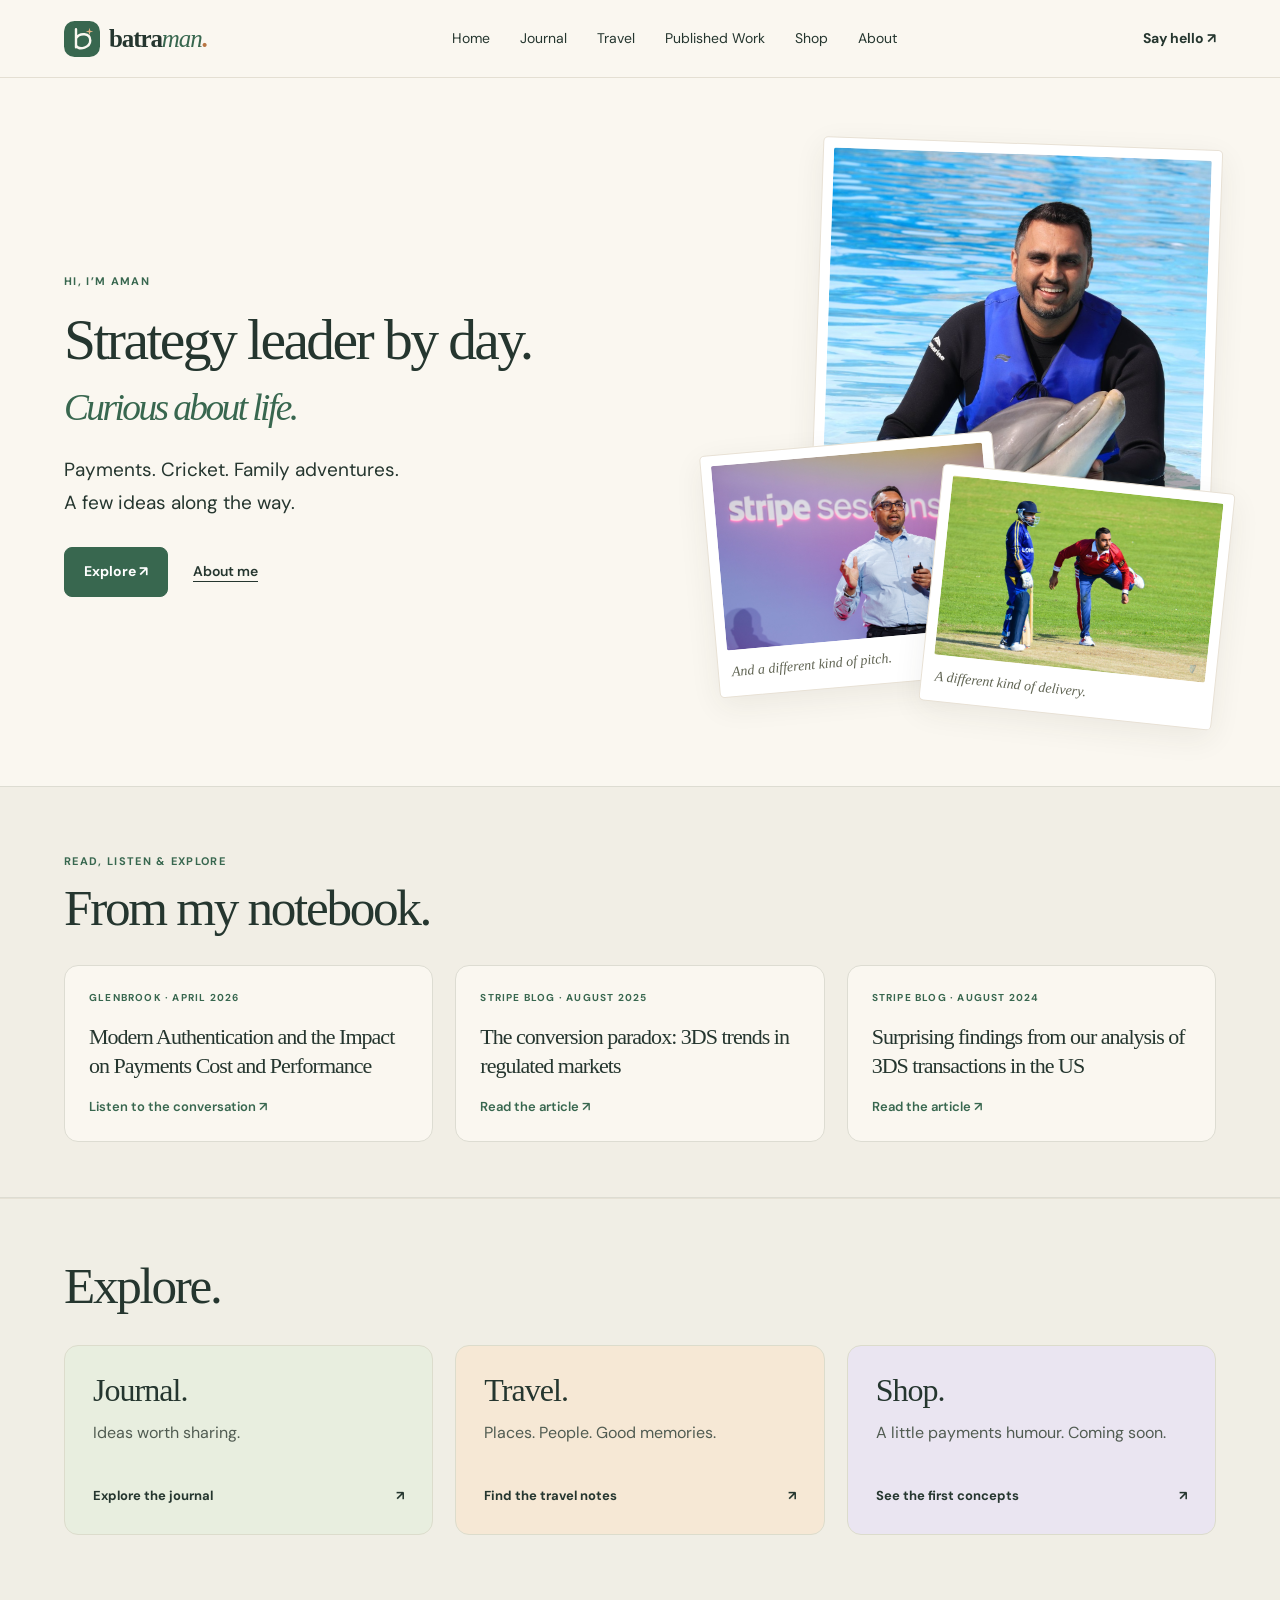
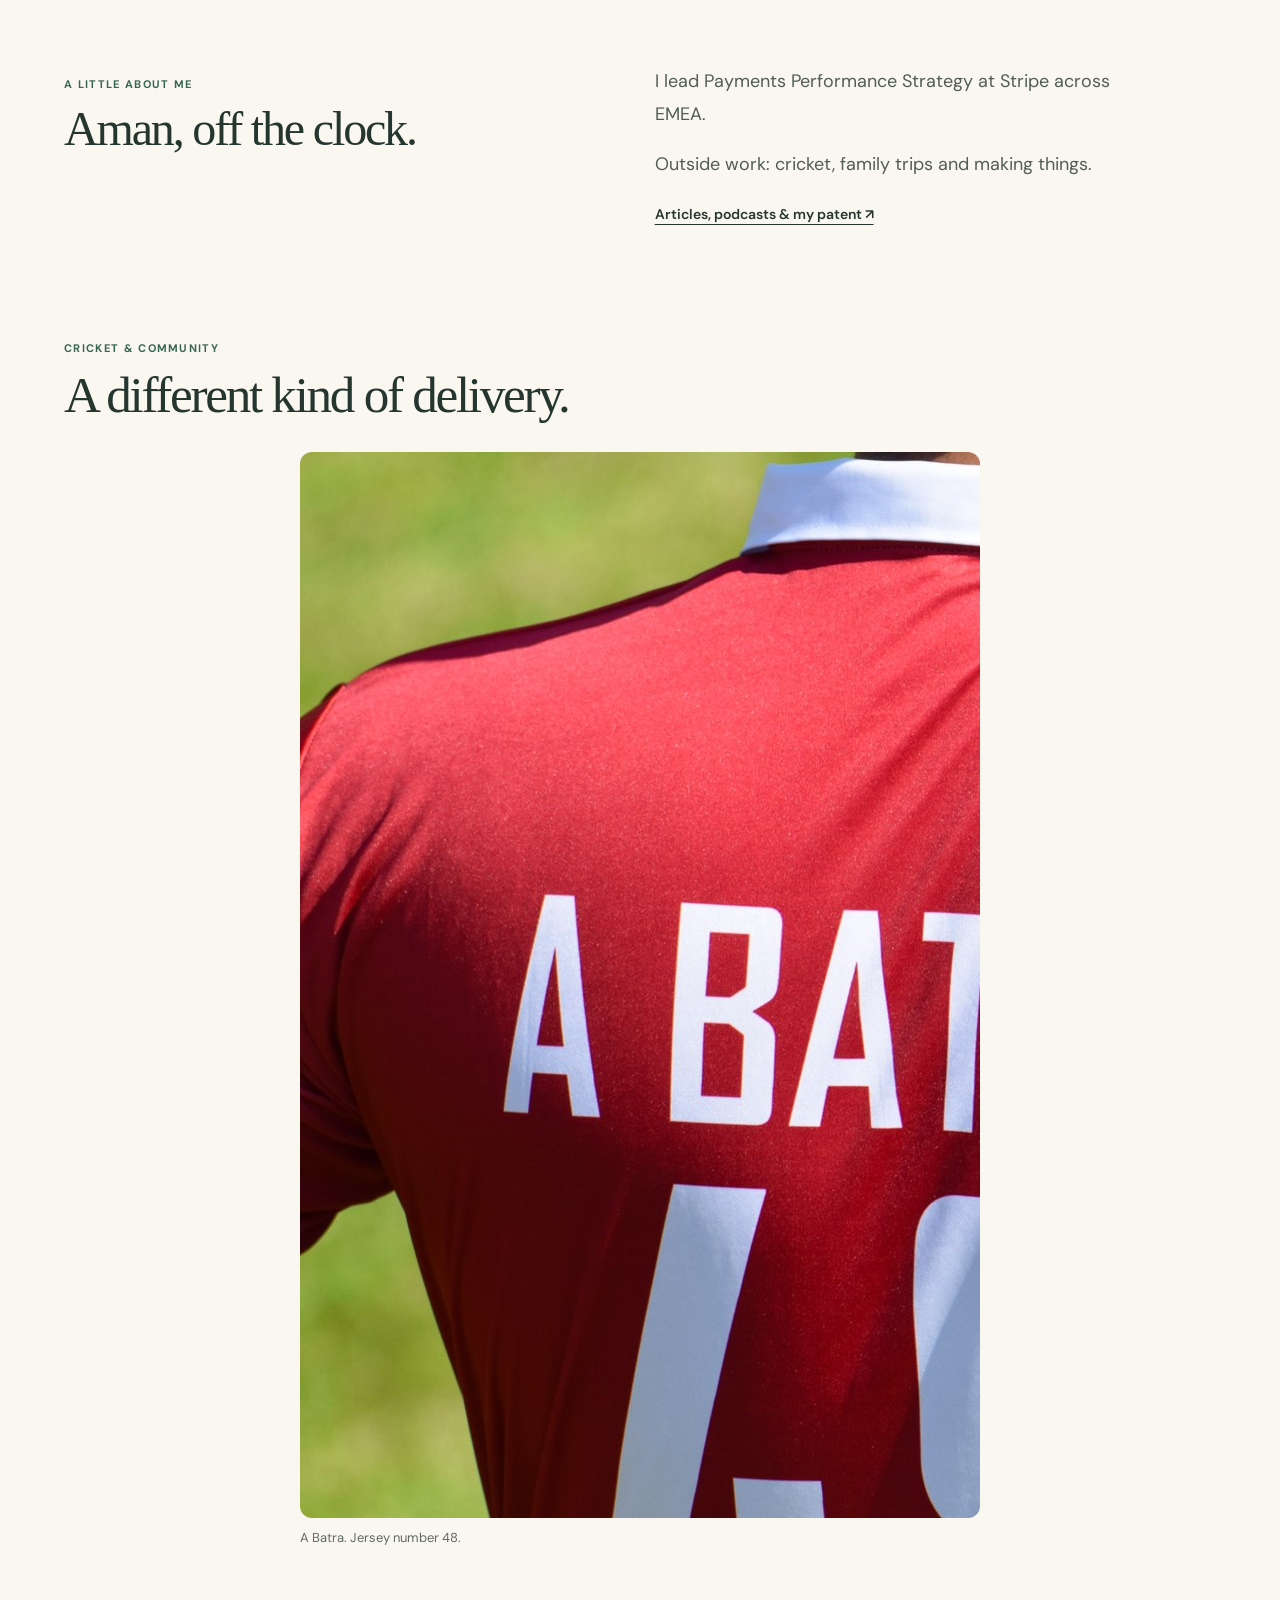
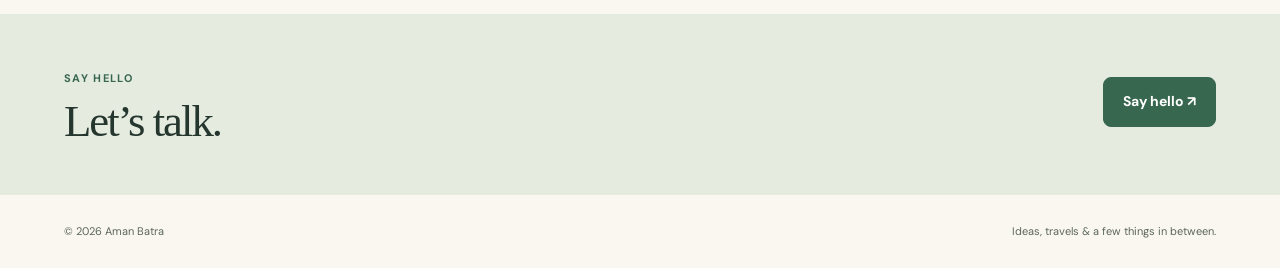
==== commit d23a3375: "Reduce homepage copy and remove repeated sections for a minimal personal design" ====
--- a/index.html
+++ b/index.html
@@ -7,7 +7,7 @@
   <meta name="description" content="Aman Batra’s personal corner of the internet: thoughts on payments and technology, travel notes, cricket and a few things in the making.">
   <link rel="stylesheet" href="styles.css">
 <link rel="icon" href="./favicon.svg" type="image/svg+xml"></head>
-<body class="home-casual">
+<body class="home-casual home-minimal">
 <header class="nav">
 <a class="brand" href="./index.html"><img class="brand-mark" src="./assets/brand-mark.svg" alt="" width="38" height="38"><span class="brand-word">batra<em>man</em><i aria-hidden="true">.</i></span></a>
 <nav aria-label="Main navigation"><a href="./index.html">Home</a><a href="./blogs/">Journal</a><a href="./travel/">Travel</a><a href="./work/">Published Work</a><a href="./shop/">Shop</a><a href="./index.html#about">About</a></nav>
@@ -18,11 +18,9 @@
 <section class="hello-section">
  <div class="hello-copy">
   <p class="eyebrow">HI, I’M AMAN</p>
-  <h1>Strategy leader by day.<br><em class="opening-tail">Cricket, travel and curious ideas in between.</em></h1>
-  <p class="hello-lede">I spend a lot of time thinking about payments and technology. I also love a good trip, a day at the cricket, and an idea that makes me want to build something.</p>
-  <p class="hello-purpose">This is where I’m bringing those interests together — sharing what I learn, keeping a travel diary, and trying out a few things of my own.</p>
-  <div class="hello-actions"><a class="button primary" href="#explore">Have a look around ↗</a><a class="text-link" href="#about">A little about me</a></div>
-  <div class="interest-notes" aria-label="My interests"><span>Payments &amp; tech</span><span>Travel &amp; cricket</span><span>Ideas in progress</span></div>
+  <h1>Strategy leader by day.<br><em class="opening-tail">Curious about life.</em></h1>
+  <p class="hello-lede">Payments. Cricket. Family adventures.<br>A few ideas along the way.</p>
+  <div class="hello-actions"><a class="button primary" href="#explore">Explore ↗</a><a class="text-link" href="#about">About me</a></div>
  </div>
  <div class="hello-photos">
   <figure class="casual-photo cricket-photo adventure-photo"><img src="assets/portugal-dolphins.jpg" alt="Aman meeting a dolphin during an experience in Portugal" width="1400" height="1051" fetchpriority="high"><figcaption>A memorable moment in Portugal.</figcaption></figure>
@@ -30,32 +28,21 @@
   <figure class="casual-photo stage-photo"><img src="assets/speaking.jpg" alt="Aman speaking at Stripe Sessions" width="1600" height="1067"><figcaption>And a different kind of pitch.</figcaption></figure>
  </div>
 </section>
-<section class="latest-notebook" aria-labelledby="notebook-title"><div class="section-heading"><div><p class="eyebrow">READ, LISTEN &amp; EXPLORE</p><h2 id="notebook-title">Latest from my notebook.</h2></div><p>A few things to spend time with: ideas from work, conversations and, as I add them, notes from the road.</p></div><div class="notebook-grid" id="notebook-grid"><a class="notebook-card" href="https://glenbrook.com/payments_on_fire/episode-292-modern-authentication-and-the-impact-on-payments-cost-and-performance-stripe-and-entersekt/" target="_blank" rel="noopener"><span class="card-label">GLENBROOK · APRIL 2026</span><h3>Modern Authentication and the Impact on Payments Cost and Performance</h3><p>With Dewald Nolte of Entersekt and host Chris Uriarte, discussing authentication, tokenization and payment performance.</p><span class="notebook-action">Listen to the conversation ↗</span></a><a class="notebook-card" href="https://stripe.com/blog/3ds-trends-in-regulated-markets" target="_blank" rel="noopener"><span class="card-label">STRIPE BLOG · AUGUST 2025</span><h3>The conversion paradox: 3DS trends in regulated markets</h3><p>Research into how authentication and conversion behave across regulated markets, and why the quality of a flow matters.</p><span class="notebook-action">Read the article ↗</span></a><a class="notebook-card" href="https://stripe.com/blog/surprising-findings-from-our-analysis-of-3ds-transactions-in-the-us" target="_blank" rel="noopener"><span class="card-label">STRIPE BLOG · AUGUST 2024</span><h3>Surprising findings from our analysis of 3DS transactions in the US</h3><p>What US transaction data reveals about authentication requests, issuer decisions and payment performance.</p><span class="notebook-action">Read the article ↗</span></a></div></section>
+<section class="latest-notebook" aria-labelledby="notebook-title"><div class="section-heading"><div><p class="eyebrow">READ, LISTEN &amp; EXPLORE</p><h2 id="notebook-title">From my notebook.</h2></div></div><div class="notebook-grid" id="notebook-grid"><a class="notebook-card" href="https://glenbrook.com/payments_on_fire/episode-292-modern-authentication-and-the-impact-on-payments-cost-and-performance-stripe-and-entersekt/" target="_blank" rel="noopener"><span class="card-label">GLENBROOK · APRIL 2026</span><h3>Modern Authentication and the Impact on Payments Cost and Performance</h3><p>With Dewald Nolte of Entersekt and host Chris Uriarte, discussing authentication, tokenization and payment performance.</p><span class="notebook-action">Listen to the conversation ↗</span></a><a class="notebook-card" href="https://stripe.com/blog/3ds-trends-in-regulated-markets" target="_blank" rel="noopener"><span class="card-label">STRIPE BLOG · AUGUST 2025</span><h3>The conversion paradox: 3DS trends in regulated markets</h3><p>Research into how authentication and conversion behave across regulated markets, and why the quality of a flow matters.</p><span class="notebook-action">Read the article ↗</span></a><a class="notebook-card" href="https://stripe.com/blog/surprising-findings-from-our-analysis-of-3ds-transactions-in-the-us" target="_blank" rel="noopener"><span class="card-label">STRIPE BLOG · AUGUST 2024</span><h3>Surprising findings from our analysis of 3DS transactions in the US</h3><p>What US transaction data reveals about authentication requests, issuer decisions and payment performance.</p><span class="notebook-action">Read the article ↗</span></a></div></section>
 <section id="explore" class="explore-section">
- <div class="section-heading"><div><p class="eyebrow">WHAT THIS PLACE IS FOR</p><h2>A few things I want to share.</h2></div><p>A notebook, a travel diary, and a small space to make things. All in one place.</p></div>
+ <div class="section-heading"><div><h2>Explore.</h2></div></div>
  <div class="interest-grid">
-  <a class="interest-card writing-card" href="./blogs/"><span class="card-label">THE JOURNAL</span><h3>Think out loud.</h3><p>Payments, technology, business and the occasional rabbit hole. A place to work through ideas and share useful things I learn.</p><span class="card-destination">Explore the journal <span aria-hidden="true">↗</span></span></a>
-  <a class="interest-card travel-card" href="./travel/"><span class="card-label">THE TRAVEL DIARY</span><h3>Keep the good bits.</h3><p>Places to explore, trips to plan and details worth remembering. I want to collect the kind of notes I’d share with a friend.</p><span class="card-destination">Find the travel notes <span aria-hidden="true">↗</span></span></a>
-  <a class="interest-card making-card" href="./shop/"><span class="card-label">THE SHOP · IN THE MAKING</span><h3>Make something fun.</h3><p>A few T-shirt and cap ideas, including payments jokes that probably need explaining outside our industry.</p><span class="card-destination">See the first concepts <span aria-hidden="true">↗</span></span></a>
+  <a class="interest-card writing-card" href="./blogs/"><h3>Journal.</h3><p>Ideas worth sharing.</p><span class="card-destination">Explore the journal <span aria-hidden="true">↗</span></span></a>
+  <a class="interest-card travel-card" href="./travel/"><h3>Travel.</h3><p>Places. People. Good memories.</p><span class="card-destination">Find the travel notes <span aria-hidden="true">↗</span></span></a>
+  <a class="interest-card making-card" href="./shop/"><h3>Shop.</h3><p>A little payments humour. Coming soon.</p><span class="card-destination">See the first concepts <span aria-hidden="true">↗</span></span></a>
  </div>
- <p class="small-note">I’m just getting started here. The first articles and travel entries are on their way; the shop is at the ideas stage.</p>
 </section>
-<section class="work-preview"><div><p class="eyebrow">PUBLISHED WORK</p><h2>Read, listen,<br>or dig a little deeper.</h2><p>My Stripe articles, Payments on Fire conversations and a biometric authentication patent, collected in one place.</p><a class="button primary" href="./work/">Explore published work ↗</a></div><div class="work-preview-links"><a href="./work/#podcasts"><span>LISTEN / PAYMENTS ON FIRE</span><h3>Modern authentication, cost &amp; performance ↗</h3><p>Episode 292, with Stripe and Entersekt.</p></a><a href="./work/#writing"><span>READ / STRIPE</span><h3>The conversion paradox ↗</h3><p>3DS trends in regulated markets.</p></a><a href="./work/#patent"><span>EXPLORE / PATENT</span><h3>Biometrics, identity &amp; trust ↗</h3><p>An invention I helped create at Mastercard.</p></a></div></section>
 <section id="about" class="about-casual">
- <div><p class="eyebrow">A LITTLE ABOUT ME</p><h2>I like figuring<br>things out.<br><em>Then sharing them.</em></h2></div>
- <div class="about-prose"><p>At Stripe, I lead Payments Performance Strategy across EMEA. Much of my work comes down to a simple question: how can we make paying for something work better?</p><p>That curiosity carries over into technology, new products and the way businesses work. I enjoy turning complicated topics into something useful — and hearing how other people see them.</p><p>I’m making this website a home for those conversations, alongside travel, cricket and some creative experiments. Somewhere I can keep adding things that interest me.</p><a class="text-link" href="https://www.linkedin.com/in/batraman/" target="_blank" rel="noopener">My work background on LinkedIn ↗</a></div>
+ <div><p class="eyebrow">A LITTLE ABOUT ME</p><h2>Aman, off the clock.</h2></div>
+ <div class="about-prose"><p>I lead Payments Performance Strategy at Stripe across EMEA.</p><p>Outside work: cricket, family trips and making things.</p><a class="text-link" href="./work/">Articles, podcasts &amp; my patent ↗</a></div>
 </section>
-<section class="cricket-community" aria-labelledby="cricket-title"><div class="section-heading"><div><p class="eyebrow">CRICKET &amp; COMMUNITY</p><h2 id="cricket-title">There’s always room<br>for a good game.</h2></div><p>Match days, time with the team and moments worth celebrating.</p></div><div class="cricket-gallery" style="grid-template-columns:minmax(0,680px);justify-content:center"><figure><img src="assets/cricket-jersey.jpg" alt="The back of Aman’s cricket jersey with A BATRA and number 48" loading="lazy" width="1600" height="1066"><figcaption>A Batra. Jersey number 48.</figcaption></figure></div></section>
-<section id="speaking" class="conversation-section">
- <figure><img src="assets/speaking.jpg" alt="Aman sharing payments ideas on stage at Stripe Sessions" loading="lazy" width="1600" height="1067"><figcaption>Sharing ideas at Stripe Sessions.</figcaption></figure>
- <div><p class="eyebrow">ALWAYS UP FOR A GOOD CONVERSATION</p><h2>Some ideas are better<br>talked through.</h2><p>I enjoy conversations about payments, authentication and where commerce is heading. Speaking and being part of the wider payments community are ways to share what I’m learning, and keep learning myself.</p><p class="community-note">Stripe Sessions · MRC European Advisory Board</p><a class="text-link" href="https://www.linkedin.com/in/batraman/" target="_blank" rel="noopener">Let’s connect ↗</a></div>
-</section>
-<section id="impact" class="work-notebook">
- <details><summary>A little more on the payments side <span aria-hidden="true">+</span></summary>
- <div class="work-topics"><article><h3>Payments performance</h3><p>Helping enterprise businesses improve conversion and payment outcomes.</p></article><article><h3>Authentication &amp; 3DS</h3><p>Understanding the balance between trust, security and a smooth customer experience.</p></article><article><h3>Networks &amp; regulation</h3><p>Making sense of industry changes and what they mean in practice.</p></article><article><h3>Product strategy</h3><p>Turning payments challenges into useful product decisions.</p></article></div>
- </details>
-</section>
-<section id="contact" class="casual-contact"><div><p class="eyebrow">SAY HELLO</p><h2>A shared interest?<br>A good idea? I’m listening.</h2></div><a class="button primary" href="https://www.linkedin.com/in/batraman/" target="_blank" rel="noopener">Find me on LinkedIn ↗</a></section>
+<section class="cricket-community" aria-labelledby="cricket-title"><div class="section-heading"><div><p class="eyebrow">CRICKET &amp; COMMUNITY</p><h2 id="cricket-title">A different kind of delivery.</h2></div></div><div class="cricket-gallery" style="grid-template-columns:minmax(0,680px);justify-content:center"><figure><img src="assets/cricket-jersey.jpg" alt="The back of Aman’s cricket jersey with A BATRA and number 48" loading="lazy" width="1600" height="1066"><figcaption>A Batra. Jersey number 48.</figcaption></figure></div></section>
+<section id="contact" class="casual-contact"><div><p class="eyebrow">SAY HELLO</p><h2>Let’s talk.</h2></div><a class="button primary" href="https://www.linkedin.com/in/batraman/" target="_blank" rel="noopener">Say hello ↗</a></section>
 </main>
 <footer><span>© 2026 Aman Batra</span><span>Ideas, travels &amp; a few things in between.</span></footer>
 <script src="script.js"></script>
--- a/styles.css
+++ b/styles.css
@@ -119,3 +119,22 @@
 .shop-page .cap-preview-card .shop-preview .cms-cover{width:300%;max-width:none;position:absolute;right:0;height:auto;top:50%;transform:translateY(-50%)}
 .shop-page .product-info .cms-body a{font-size:14px}
 @media(max-width:650px){.shop-page .shop-preview{height:280px}}
+
+/* A quieter personal homepage. */
+.home-minimal .hello-section{padding-top:65px;padding-bottom:70px}
+.home-minimal .hello-copy h1{font-size:clamp(40px,4.5vw,64px);line-height:1.12}
+.home-minimal .hello-lede{max-width:380px;margin-top:25px;line-height:1.7}
+.home-minimal .hello-actions{margin-top:28px}
+.home-minimal .section-heading{margin-bottom:28px}
+.home-minimal .notebook-card p{display:none}
+.home-minimal .notebook-card h3{font-size:22px;line-height:1.35}
+.home-minimal .notebook-card{padding:24px}
+.home-minimal .interest-card{min-height:190px;padding:28px}
+.home-minimal .interest-card h3{margin-top:0;font-size:32px}
+.home-minimal .interest-card p{font-size:16px}
+.home-minimal .about-casual{padding-top:65px;padding-bottom:65px}
+.home-minimal .about-casual h2{font-size:clamp(32px,4vw,48px)}
+.home-minimal .about-prose p{font-size:18px;max-width:460px}
+.home-minimal .cricket-community{padding-top:35px;padding-bottom:65px}
+.home-minimal .casual-contact{padding-top:45px;padding-bottom:50px}
+@media(max-width:650px){.home-minimal .hello-section{padding:35px 22px 50px}.home-minimal .interest-card{min-height:160px}.home-minimal .about-casual{padding:45px 22px}.home-minimal .hello-copy h1{font-size:43px}.home-minimal .notebook-card h3{font-size:20px}}
